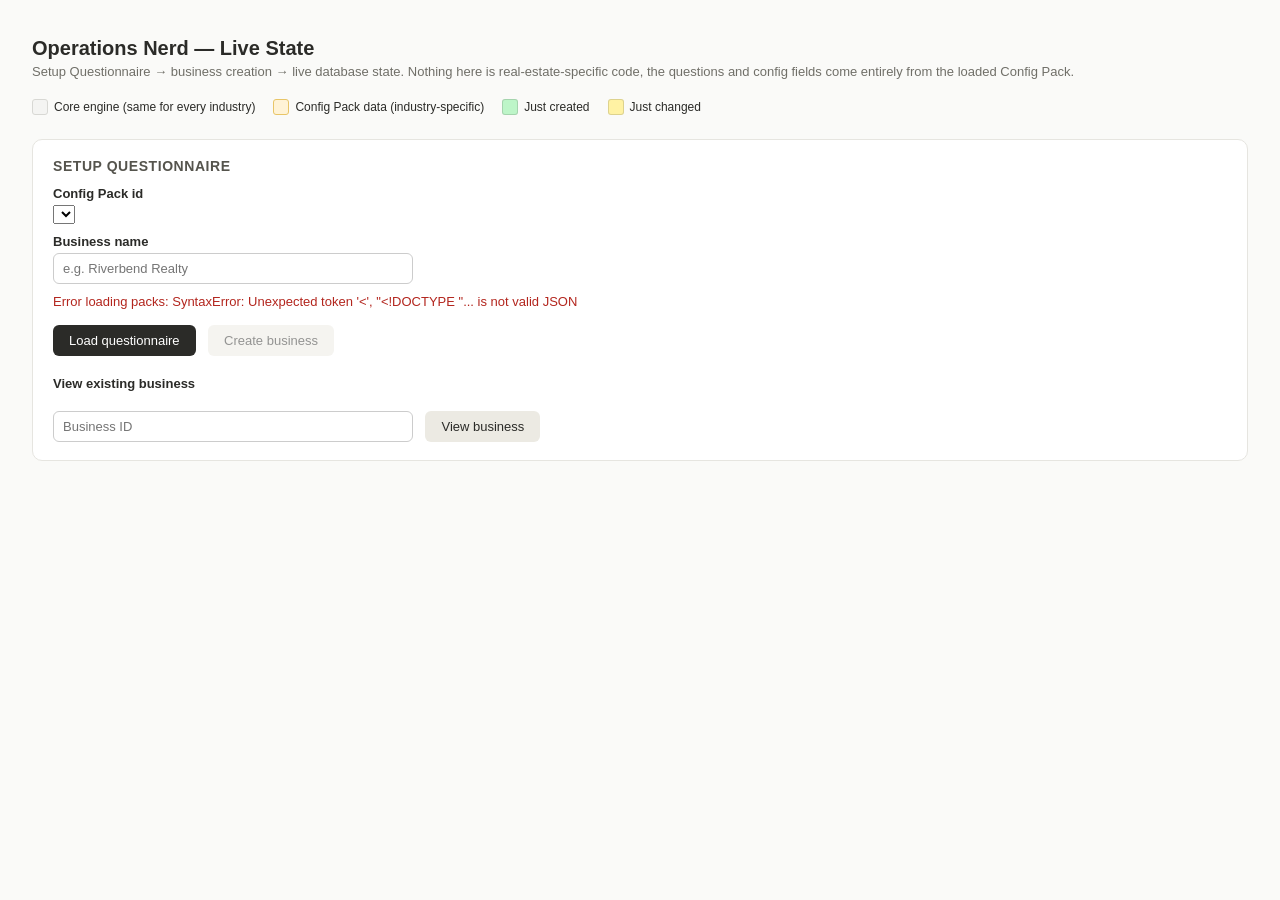
==== operations_nerd/frontend/index.html @ afa02182 "Add view-existing-business control; sharpen health club trial prompt The live state view only ever t" ====
<!DOCTYPE html>
<html lang="en">
<head>
<meta charset="UTF-8">
<title>Operations Nerd — Live State</title>
<style>
  :root {
    --core-bg: #f4f4f2;
    --core-border: #d8d8d4;
    --config-bg: #fff3d6;
    --config-border: #e8c568;
    --new-flash: #bdf5c8;
    --changed-flash: #fff2a3;
    --text: #2b2b28;
  }
  body {
    font-family: -apple-system, BlinkMacSystemFont, "Segoe UI", sans-serif;
    background: #fafaf8;
    color: var(--text);
    margin: 0;
    padding: 24px 32px 64px;
  }
  h1 { font-size: 20px; margin-bottom: 4px; }
  .subtitle { color: #706f68; font-size: 13px; margin-bottom: 20px; }

  .legend {
    display: flex; gap: 18px; align-items: center;
    font-size: 12px; margin-bottom: 24px; flex-wrap: wrap;
  }
  .legend-item { display: flex; align-items: center; gap: 6px; }
  .swatch { width: 14px; height: 14px; border-radius: 3px; border: 1px solid #0002; }

  section {
    background: #fff; border: 1px solid #e6e5e0; border-radius: 10px;
    padding: 18px 20px; margin-bottom: 20px;
  }
  section h2 { font-size: 14px; margin: 0 0 12px; text-transform: uppercase; letter-spacing: 0.04em; color: #55544d; }

  label { display: block; font-size: 13px; margin: 10px 0 4px; font-weight: 600; }
  input[type=text], input[type=number] {
    width: 100%; max-width: 360px; padding: 7px 9px; border: 1px solid #ccc;
    border-radius: 6px; font-size: 13px; box-sizing: border-box;
  }
  .checkbox-row { display: flex; gap: 14px; flex-wrap: wrap; margin-top: 4px; }
  .checkbox-row label { display: flex; align-items: center; gap: 5px; font-weight: 400; margin: 0; }

  button {
    margin-top: 16px; padding: 8px 16px; border: none; border-radius: 6px;
    background: #2b2b28; color: #fff; font-size: 13px; cursor: pointer;
  }
  button.secondary { background: #eceae3; color: #2b2b28; margin-left: 8px; }
  button:disabled { opacity: 0.5; cursor: default; }

  .errors { color: #b3261e; font-size: 13px; margin-top: 10px; }
  .errors ul { margin: 4px 0 0; padding-left: 18px; }

  table { border-collapse: collapse; width: 100%; margin-top: 8px; font-size: 12.5px; }
  th, td { text-align: left; padding: 6px 8px; border: 1px solid var(--core-border); vertical-align: top; }
  th { background: #f0efeb; font-weight: 600; }
  td.core, th.core { background: var(--core-bg); }
  td.config, th.config { background: var(--config-bg); border-color: var(--config-border); }
  .empty-note { color: #918f86; font-size: 12.5px; font-style: italic; }

  code.kv { display: block; white-space: pre-wrap; font-size: 12px; }

  @keyframes flashNew { from { background-color: var(--new-flash); } to { background-color: inherit; } }
  @keyframes flashChanged { from { background-color: var(--changed-flash); } to { background-color: inherit; } }
  tr.row-new td { animation: flashNew 2.2s ease-out; animation-fill-mode: none; }
  tr.row-changed td { animation: flashChanged 2.2s ease-out; animation-fill-mode: none; }

  #statusLine { font-size: 12px; color: #918f86; margin-top: 4px; }
</style>
</head>
<body>

<h1>Operations Nerd — Live State</h1>
<div class="subtitle">Setup Questionnaire → business creation → live database state. Nothing here is real-estate-specific code, the questions and config fields come entirely from the loaded Config Pack.</div>

<div class="legend">
  <div class="legend-item"><span class="swatch" style="background:var(--core-bg);border-color:var(--core-border)"></span> Core engine (same for every industry)</div>
  <div class="legend-item"><span class="swatch" style="background:var(--config-bg);border-color:var(--config-border)"></span> Config Pack data (industry-specific)</div>
  <div class="legend-item"><span class="swatch" style="background:var(--new-flash)"></span> Just created</div>
  <div class="legend-item"><span class="swatch" style="background:var(--changed-flash)"></span> Just changed</div>
</div>

<section id="setup">
  <h2>Setup Questionnaire</h2>
  <label>Config Pack id</label>
  <select id="packId"></select>
  <label>Business name</label>
  <input type="text" id="businessName" placeholder="e.g. Riverbend Realty">

  <div id="questionsContainer"></div>

  <div class="errors" id="formErrors"></div>
  <button id="loadPackBtn">Load questionnaire</button>
  <button id="submitBtn" class="secondary" disabled>Create business</button>

  <label style="margin-top:20px;">View existing business</label>
  <input type="number" id="viewBusinessId" placeholder="Business ID">
  <button id="viewBusinessBtn" class="secondary">View business</button>
</section>

<section id="stateSection" style="display:none;">
  <h2>Live System State</h2>
  <div id="businessCard"></div>
  <div id="statusLine"></div>
  <button id="pauseBtn" class="secondary">Pause auto-refresh</button>
  <button id="refreshBtn" class="secondary">Refresh now</button>

  <h2 style="margin-top:22px;">Contacts</h2>
  <div id="contactsTable"></div>

  <h2 style="margin-top:22px;">Follow-ups</h2>
  <div id="followUpsTable"></div>

  <h2 style="margin-top:22px;">Events</h2>
  <div id="eventsTable"></div>

  <h2 style="margin-top:22px;">Drafted Actions</h2>
  <div id="draftedActionsTable"></div>

  <h2 style="margin-top:22px;">Approval Policies</h2>
  <div id="approvalPoliciesTable"></div>
</section>

<script>
let currentPack = null;
let businessId = null;
let prevState = null;
let pollTimer = null;
let paused = false;

const $ = (id) => document.getElementById(id);

// ---------- questionnaire ----------

async function loadPackOptions() {
  const select = $('packId');
  try {
    const resp = await fetch('/packs');
    const packs = await resp.json();
    select.innerHTML = packs.map(p => `<option value="${p.id}">${p.display_name}</option>`).join('');
  } catch (e) {
    $('formErrors').textContent = `Error loading packs: ${e}`;
  }
}
loadPackOptions();

$('loadPackBtn').addEventListener('click', async () => {
  const packId = $('packId').value.trim();
  $('formErrors').innerHTML = '';
  try {
    const resp = await fetch(`/packs/${packId}/questionnaire`);
    if (!resp.ok) {
      const body = await resp.json();
      $('formErrors').textContent = `Failed to load pack: ${body.detail}`;
      return;
    }
    const data = await resp.json();
    currentPack = data;
    renderQuestions(data.questions);
    $('submitBtn').disabled = false;
  } catch (e) {
    $('formErrors').textContent = `Error: ${e}`;
  }
});

function renderQuestions(questions) {
  const container = $('questionsContainer');
  container.innerHTML = '';
  for (const q of questions) {
    const label = document.createElement('label');
    label.textContent = q.label;
    container.appendChild(label);

    if (q.type === 'multiselect') {
      const row = document.createElement('div');
      row.className = 'checkbox-row';
      for (const opt of q.options || []) {
        const cbLabel = document.createElement('label');
        const cb = document.createElement('input');
        cb.type = 'checkbox';
        cb.value = opt;
        cb.dataset.qid = q.id;
        cb.className = 'q-multiselect';
        cbLabel.appendChild(cb);
        cbLabel.append(' ' + opt);
        row.appendChild(cbLabel);
      }
      container.appendChild(row);
    } else if (q.type === 'boolean') {
      const cb = document.createElement('input');
      cb.type = 'checkbox';
      cb.dataset.qid = q.id;
      cb.className = 'q-boolean';
      container.appendChild(cb);
    } else {
      const input = document.createElement('input');
      input.type = q.type === 'number' ? 'number' : 'text';
      input.dataset.qid = q.id;
      input.dataset.qtype = q.type;
      input.className = 'q-input';
      container.appendChild(input);
    }
  }
}

function collectAnswers() {
  const answers = {};
  document.querySelectorAll('.q-input').forEach(el => {
    const qid = el.dataset.qid;
    if (el.value === '') return;
    answers[qid] = el.dataset.qtype === 'number' ? Number(el.value) : el.value;
  });
  const multiGroups = {};
  document.querySelectorAll('.q-multiselect:checked').forEach(el => {
    const qid = el.dataset.qid;
    (multiGroups[qid] ||= []).push(el.value);
  });
  Object.assign(answers, multiGroups);
  document.querySelectorAll('.q-boolean').forEach(el => {
    const qid = el.dataset.qid;
    answers[qid] = el.checked;
  });
  return answers;
}

$('submitBtn').addEventListener('click', async () => {
  $('formErrors').innerHTML = '';
  const name = $('businessName').value.trim();
  const packId = $('packId').value.trim();
  if (!name) { $('formErrors').textContent = 'Business name is required.'; return; }

  const answers = collectAnswers();
  try {
    const resp = await fetch('/businesses', {
      method: 'POST',
      headers: {'Content-Type': 'application/json'},
      body: JSON.stringify({ name, industry_pack: packId, answers }),
    });
    const body = await resp.json();
    if (!resp.ok) {
      const issues = body.detail?.issues || [body.detail];
      $('formErrors').innerHTML = '<strong>Could not create business:</strong><ul>' +
        issues.map(i => `<li>${i}</li>`).join('') + '</ul>';
      return;
    }
    businessId = body.business_id;
    $('stateSection').style.display = 'block';
    startPolling();
  } catch (e) {
    $('formErrors').textContent = `Error: ${e}`;
  }
});

// ---------- state view ----------

$('pauseBtn').addEventListener('click', () => {
  paused = !paused;
  $('pauseBtn').textContent = paused ? 'Resume auto-refresh' : 'Pause auto-refresh';
});
$('refreshBtn').addEventListener('click', fetchState);

$('viewBusinessBtn').addEventListener('click', async () => {
  $('formErrors').innerHTML = '';
  const id = $('viewBusinessId').value.trim();
  if (!id) { $('formErrors').textContent = 'Enter a business ID.'; return; }

  const resp = await fetch(`/businesses/${id}/state`);
  if (!resp.ok) {
    const body = await resp.json().catch(() => ({}));
    $('formErrors').textContent = `Could not load business ${id}: ${body.detail || resp.statusText}`;
    return;
  }

  businessId = id;
  prevState = null;
  $('stateSection').style.display = 'block';
  startPolling();
});

function startPolling() {
  fetchState();
  if (pollTimer) clearInterval(pollTimer);
  pollTimer = setInterval(() => { if (!paused) fetchState(); }, 2500);
}

async function fetchState() {
  if (!businessId) return;
  const resp = await fetch(`/businesses/${businessId}/state`);
  if (!resp.ok) {
    const body = await resp.json().catch(() => ({}));
    $('formErrors').textContent = `Could not load business ${businessId}: ${body.detail || resp.statusText}`;
    return;
  }
  const state = await resp.json();
  render(state);
  prevState = state;
  $('statusLine').textContent = `Last refreshed: ${new Date().toLocaleTimeString()}`;
}

function diffIds(prevList, newList) {
  const prevById = new Map((prevList || []).map(r => [r.id, JSON.stringify(r)]));
  const newIds = new Set(), changedIds = new Set();
  for (const row of newList) {
    if (!prevById.has(row.id)) newIds.add(row.id);
    else if (prevById.get(row.id) !== JSON.stringify(row)) changedIds.add(row.id);
  }
  return { newIds, changedIds };
}

function rowClass(id, diff) {
  if (diff.newIds.has(id)) return 'row-new';
  if (diff.changedIds.has(id)) return 'row-changed';
  return '';
}

function render(state) {
  renderBusinessCard(state.business);
  renderTable('contactsTable', state.contacts, prevState?.contacts,
    ['id','name','email','phone','status'], ['extension_data']);
  renderTable('followUpsTable', state.follow_ups, prevState?.follow_ups,
    ['id','contact_id','type','status','due_date','notes'], ['extension_data']);
  renderTable('eventsTable', state.events, prevState?.events,
    ['id','contact_id','source','processed','received_at','raw_content'], ['parsed_data']);
  renderDraftedActionsTable(state.drafted_actions, prevState?.drafted_actions);
  renderTable('approvalPoliciesTable', state.approval_policies, prevState?.approval_policies,
    ['id','action_type','auto_approve'], []);
}

function renderBusinessCard(business) {
  const el = $('businessCard');
  const changed = prevState && JSON.stringify(prevState.business) !== JSON.stringify(business);
  el.className = changed ? 'row-changed' : '';
  el.innerHTML = `
    <table>
      <tr><th class="core">id</th><td class="core">${business.id}</td>
          <th class="core">name</th><td class="core">${business.name}</td></tr>
      <tr><th class="core">industry_pack</th><td class="core">${business.industry_pack}</td>
          <th class="core">pack_version</th><td class="core">${business.pack_version}</td></tr>
      <tr><th class="config">settings_json</th>
          <td class="config" colspan="3"><code class="kv">${JSON.stringify(business.settings_json, null, 2)}</code></td></tr>
    </table>`;
}

function renderTable(containerId, rows, prevRows, coreCols, configCols) {
  const container = $(containerId);
  if (!rows || rows.length === 0) {
    container.innerHTML = '<div class="empty-note">None yet.</div>';
    return;
  }
  const diff = diffIds(prevRows, rows);
  let html = '<table><thead><tr>';
  for (const c of coreCols) html += `<th class="core">${c}</th>`;
  for (const c of configCols) html += `<th class="config">${c}</th>`;
  html += '</tr></thead><tbody>';
  for (const row of rows) {
    html += `<tr class="${rowClass(row.id, diff)}">`;
    for (const c of coreCols) html += `<td class="core">${formatCell(row[c])}</td>`;
    for (const c of configCols) html += `<td class="config"><code class="kv">${JSON.stringify(row[c] ?? {}, null, 2)}</code></td>`;
    html += '</tr>';
  }
  html += '</tbody></table>';
  container.innerHTML = html;
}

function formatCell(v) {
  if (v === null || v === undefined) return '';
  if (typeof v === 'boolean') return v ? 'true' : 'false';
  return String(v);
}

// ---------- drafted actions (approve/reject) ----------

function renderDraftedActionsTable(rows, prevRows) {
  const container = $('draftedActionsTable');
  if (!rows || rows.length === 0) {
    container.innerHTML = '<div class="empty-note">None yet.</div>';
    return;
  }
  const coreCols = ['id','event_id','contact_id','action_type','status'];
  const diff = diffIds(prevRows, rows);
  let html = '<table><thead><tr>';
  for (const c of coreCols) html += `<th class="core">${c}</th>`;
  html += '<th class="config">payload</th><th class="core">actions</th>';
  html += '</tr></thead><tbody>';
  for (const row of rows) {
    html += `<tr class="${rowClass(row.id, diff)}">`;
    for (const c of coreCols) html += `<td class="core">${formatCell(row[c])}</td>`;
    html += `<td class="config"><code class="kv">${JSON.stringify(row.payload ?? {}, null, 2)}</code></td>`;
    if (row.status === 'pending_approval') {
      html += `<td class="core">
        <button class="secondary" onclick="approveAction(${row.id})">Approve</button>
        <button class="secondary" onclick="rejectAction(${row.id})">Reject</button>
      </td>`;
    } else {
      html += '<td class="core"></td>';
    }
    html += '</tr>';
  }
  html += '</tbody></table>';
  container.innerHTML = html;
}

async function approveAction(actionId) {
  await fetch(`/drafted-actions/${actionId}/approve`, { method: 'POST' });
  fetchState();
}

async function rejectAction(actionId) {
  await fetch(`/drafted-actions/${actionId}/reject`, { method: 'POST' });
  fetchState();
}
</script>
</body>
</html>
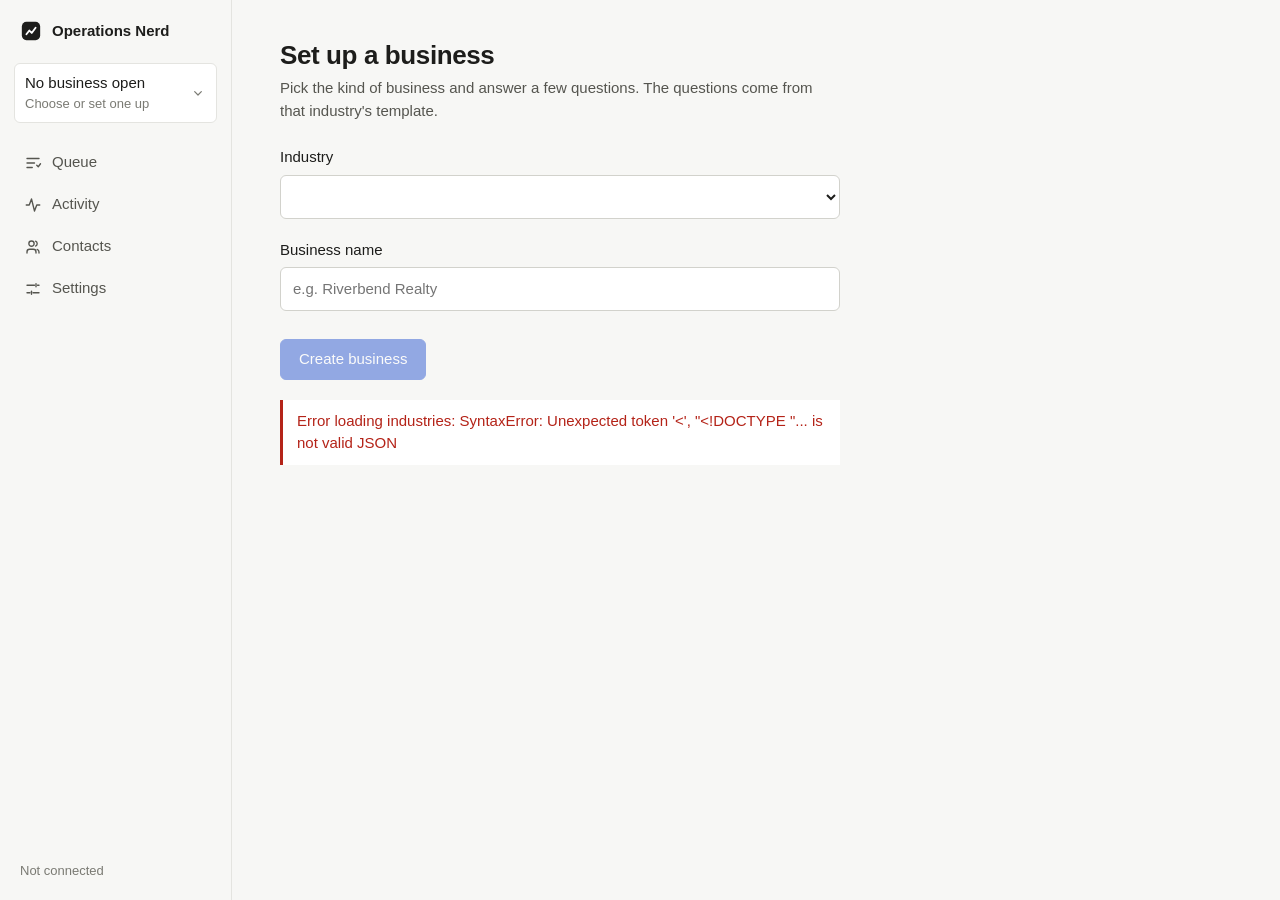
==== commit 6759fcdf: "feat(ui): rebuild the frontend as an operations workbench Reorganises the OperationsNerd frontend ar" ====
--- a/operations_nerd/frontend/index.html
+++ b/operations_nerd/frontend/index.html
@@ -2,205 +2,675 @@
 <html lang="en">
 <head>
 <meta charset="UTF-8">
-<title>Operations Nerd — Live State</title>
+<meta name="viewport" content="width=device-width, initial-scale=1">
+<title>Operations Nerd</title>
+<script>
+  (function () {
+    var t = localStorage.getItem('opsnerd-theme') || 'system';
+    if (t === 'system') t = window.matchMedia && window.matchMedia('(prefers-color-scheme: dark)').matches ? 'dark' : 'light';
+    document.documentElement.setAttribute('data-theme', t);
+  })();
+</script>
 <style>
-  :root {
-    --core-bg: #f4f4f2;
-    --core-border: #d8d8d4;
-    --config-bg: #fff3d6;
-    --config-border: #e8c568;
-    --new-flash: #bdf5c8;
-    --changed-flash: #fff2a3;
-    --text: #2b2b28;
-  }
-  body {
-    font-family: -apple-system, BlinkMacSystemFont, "Segoe UI", sans-serif;
-    background: #fafaf8;
-    color: var(--text);
-    margin: 0;
-    padding: 24px 32px 64px;
-  }
-  h1 { font-size: 20px; margin-bottom: 4px; }
-  .subtitle { color: #706f68; font-size: 13px; margin-bottom: 20px; }
-
-  .legend {
-    display: flex; gap: 18px; align-items: center;
-    font-size: 12px; margin-bottom: 24px; flex-wrap: wrap;
-  }
-  .legend-item { display: flex; align-items: center; gap: 6px; }
-  .swatch { width: 14px; height: 14px; border-radius: 3px; border: 1px solid #0002; }
-
-  section {
-    background: #fff; border: 1px solid #e6e5e0; border-radius: 10px;
-    padding: 18px 20px; margin-bottom: 20px;
-  }
-  section h2 { font-size: 14px; margin: 0 0 12px; text-transform: uppercase; letter-spacing: 0.04em; color: #55544d; }
-
-  label { display: block; font-size: 13px; margin: 10px 0 4px; font-weight: 600; }
-  input[type=text], input[type=number] {
-    width: 100%; max-width: 360px; padding: 7px 9px; border: 1px solid #ccc;
-    border-radius: 6px; font-size: 13px; box-sizing: border-box;
-  }
-  .checkbox-row { display: flex; gap: 14px; flex-wrap: wrap; margin-top: 4px; }
-  .checkbox-row label { display: flex; align-items: center; gap: 5px; font-weight: 400; margin: 0; }
-
-  button {
-    margin-top: 16px; padding: 8px 16px; border: none; border-radius: 6px;
-    background: #2b2b28; color: #fff; font-size: 13px; cursor: pointer;
-  }
-  button.secondary { background: #eceae3; color: #2b2b28; margin-left: 8px; }
-  button:disabled { opacity: 0.5; cursor: default; }
-
-  .errors { color: #b3261e; font-size: 13px; margin-top: 10px; }
-  .errors ul { margin: 4px 0 0; padding-left: 18px; }
-
-  table { border-collapse: collapse; width: 100%; margin-top: 8px; font-size: 12.5px; }
-  th, td { text-align: left; padding: 6px 8px; border: 1px solid var(--core-border); vertical-align: top; }
-  th { background: #f0efeb; font-weight: 600; }
-  td.core, th.core { background: var(--core-bg); }
-  td.config, th.config { background: var(--config-bg); border-color: var(--config-border); }
-  .empty-note { color: #918f86; font-size: 12.5px; font-style: italic; }
-
-  code.kv { display: block; white-space: pre-wrap; font-size: 12px; }
-
-  @keyframes flashNew { from { background-color: var(--new-flash); } to { background-color: inherit; } }
-  @keyframes flashChanged { from { background-color: var(--changed-flash); } to { background-color: inherit; } }
-  tr.row-new td { animation: flashNew 2.2s ease-out; animation-fill-mode: none; }
-  tr.row-changed td { animation: flashChanged 2.2s ease-out; animation-fill-mode: none; }
-
-  #statusLine { font-size: 12px; color: #918f86; margin-top: 4px; }
+:root {
+  --font-scale: 1;
+  --sans: -apple-system, BlinkMacSystemFont, 'Segoe UI', Roboto, 'Helvetica Neue', Arial, sans-serif;
+  --mono: ui-monospace, SFMono-Regular, Menlo, Consolas, monospace;
+  --radius: 6px;
+
+  --page: #F7F7F5; --panel: #FFFFFF; --raised: #F0F0ED;
+  --line: #E4E4E0; --line-strong: #D2D2CC;
+  --text: #1D1D1B; --text-2: #55554F; --text-3: #7A7A73;
+  --accent: #2F5BD3; --accent-text: #FFFFFF;
+  --amber: #9A5B00; --amber-bg: #FFF4DE;
+  --green: #1D7A46; --red: #B42318;
+}
+[data-theme="dark"] {
+  --page: #141413; --panel: #1C1C1A; --raised: #262624;
+  --line: #2F2F2C; --line-strong: #3E3E3A;
+  --text: #EDEDEA; --text-2: #BDBDB6; --text-3: #9C9C94;
+  --accent: #7C9CF0; --accent-text: #0E1630;
+  --amber: #F2B14C; --amber-bg: #33260F;
+  --green: #5BC48A; --red: #F07B70;
+}
+
+* { box-sizing: border-box; }
+html, body { margin: 0; height: 100%; }
+body { font-family: var(--sans); font-size: calc(15px * var(--font-scale)); line-height: 1.5; font-variant-numeric: tabular-nums; background: var(--page); color: var(--text); -webkit-font-smoothing: antialiased; }
+button, input, select { font: inherit; color: inherit; }
+h1, h2, h3 { margin: 0; font-weight: 600; letter-spacing: -0.015em; }
+a { color: var(--accent); }
+[hidden] { display: none !important; }
+
+/* ---------- shell ---------- */
+.shell { display: grid; grid-template-columns: 232px minmax(0, 1fr); min-height: 100vh; }
+.nav { border-right: 1px solid var(--line); padding: 20px 14px; display: flex; flex-direction: column; gap: 20px; position: sticky; top: 0; height: 100vh; background: var(--page); }
+.brand { display: flex; align-items: center; gap: 10px; padding: 0 6px; font-weight: 600; font-size: calc(15px * var(--font-scale)); }
+.brand svg { width: 22px; height: 22px; }
+[data-theme="dark"] .brand rect { fill: #EDEDEA; }
+[data-theme="dark"] .brand path { stroke: #141413; }
+.switcher { position: relative; }
+.switcher-btn { width: 100%; display: flex; align-items: center; justify-content: space-between; gap: 8px; padding: 8px 10px; background: var(--panel); border: 1px solid var(--line); border-radius: var(--radius); cursor: pointer; text-align: left; min-height: 44px; }
+.switcher-btn:hover { border-color: var(--line-strong); }
+.switcher-btn .name { font-weight: 500; overflow: hidden; text-overflow: ellipsis; white-space: nowrap; }
+.switcher-btn .sub { display: block; font-size: calc(13px * var(--font-scale)); color: var(--text-3); }
+.switcher-btn svg { width: 16px; height: 16px; color: var(--text-3); }
+.menu { position: absolute; left: 0; right: 0; top: calc(100% + 4px); background: var(--panel); border: 1px solid var(--line-strong); border-radius: var(--radius); box-shadow: 0 8px 24px rgba(0,0,0,.12); z-index: 30; padding: 6px; }
+.menu input { width: 100%; padding: 8px 10px; border: 1px solid var(--line); border-radius: var(--radius); background: var(--page); margin-bottom: 4px; }
+.menu-item { display: block; width: 100%; text-align: left; padding: 8px 10px; border: none; background: none; border-radius: var(--radius); cursor: pointer; min-height: 40px; }
+.menu-item:hover, .menu-item:focus-visible { background: var(--raised); outline: none; }
+.menu-item .sub { color: var(--text-3); font-size: calc(13px * var(--font-scale)); }
+.menu hr { border: none; border-top: 1px solid var(--line); margin: 6px 0; }
+.menu .open-id { display: flex; gap: 6px; padding: 4px; }
+.menu .open-id input { margin: 0; }
+
+.nav-links { display: flex; flex-direction: column; gap: 2px; }
+.nav-link { display: flex; align-items: center; gap: 10px; padding: 8px 10px; border-radius: var(--radius); border: none; background: none; cursor: pointer; color: var(--text-2); text-align: left; min-height: 40px; }
+.nav-link svg { width: 18px; height: 18px; }
+.nav-link:hover { background: var(--raised); color: var(--text); }
+.nav-link { position: relative; }
+.nav-link.active { background: var(--raised); color: var(--text); font-weight: 600; }
+.nav-link.active::before { content: ''; position: absolute; left: -14px; top: 8px; bottom: 8px; width: 3px; border-radius: 0 2px 2px 0; background: var(--text); }
+.nav-link .badge { margin-left: auto; font-size: calc(12px * var(--font-scale)); font-weight: 600; color: var(--amber); min-width: 20px; text-align: right; }
+.sync { margin-top: auto; padding: 0 6px; font-size: calc(13px * var(--font-scale)); color: var(--text-3); display: flex; align-items: center; gap: 8px; }
+.sync button { border: none; background: none; color: var(--text-2); cursor: pointer; padding: 4px 0; text-decoration: underline; text-underline-offset: 2px; }
+
+.main { min-width: 0; padding: 40px 48px 72px; max-width: 920px; }
+.view-head { display: flex; align-items: baseline; justify-content: space-between; gap: 16px; margin-bottom: 6px; }
+.view-head h1 { font-size: calc(26px * var(--font-scale)); line-height: 1.2; }
+.lede { color: var(--text-2); margin: 0 0 24px; }
+.summary { display: flex; flex-wrap: wrap; gap: 4px 0; color: var(--text-2); margin: 4px 0 32px; }
+.summary > * { white-space: nowrap; }
+.summary > * + *::before { content: '\00B7'; margin: 0 10px; color: var(--text-3); }
+.summary .attn { color: var(--amber); font-weight: 600; }
+.summary button { border: none; background: none; padding: 0; color: inherit; cursor: pointer; }
+.summary button:hover { color: var(--text); text-decoration: underline; }
+.section-title { font-size: calc(15px * var(--font-scale)); font-weight: 600; margin: 40px 0 4px; }
+.section-sub { color: var(--text-3); font-size: calc(14px * var(--font-scale)); margin: 0 0 12px; }
+.section-title + :not(.section-sub) { margin-top: 12px; }
+.muted { color: var(--text-3); }
+.small { font-size: calc(13px * var(--font-scale)); }
+
+/* ---------- buttons ---------- */
+.btn { display: inline-flex; align-items: center; justify-content: center; gap: 6px; min-height: 40px; padding: 8px 16px; border-radius: var(--radius); border: 1px solid var(--line-strong); background: var(--panel); cursor: pointer; font-weight: 500; }
+.btn:hover { background: var(--raised); }
+.btn:disabled { opacity: .5; cursor: not-allowed; }
+.btn.primary { background: var(--accent); border-color: var(--accent); color: var(--accent-text); font-weight: 500; padding: 8px 18px; }
+.btn.primary:hover { filter: brightness(1.07); }
+.btn.quiet { border-color: transparent; background: none; color: var(--text-2); }
+.btn.quiet:hover { background: var(--raised); color: var(--text); }
+.btn:focus-visible, .nav-link:focus-visible, .switcher-btn:focus-visible, input:focus-visible, select:focus-visible, summary:focus-visible { outline: 2px solid var(--accent); outline-offset: 2px; }
+
+/* ---------- review item (the one real card) ---------- */
+.review { background: var(--panel); border: 1px solid var(--line); border-radius: 8px; padding: 24px 28px 20px; margin-bottom: 20px; box-shadow: 0 1px 2px rgba(0,0,0,.04), 0 2px 8px rgba(0,0,0,.03); }
+[data-theme="dark"] .review { box-shadow: 0 1px 2px rgba(0,0,0,.3); }
+.review-head { display: flex; align-items: baseline; justify-content: space-between; gap: 16px; }
+.review-head .when { color: var(--text-3); font-size: calc(13px * var(--font-scale)); white-space: nowrap; }
+.review .eyebrow { display: flex; align-items: center; gap: 7px; font-size: calc(12.5px * var(--font-scale)); font-weight: 600; color: var(--amber); margin-bottom: 8px; }
+.review .eyebrow::before { content: ''; width: 7px; height: 7px; border-radius: 50%; background: var(--amber); flex: none; }
+.review h2 { font-size: calc(19px * var(--font-scale)); line-height: 1.3; }
+.review .meta { color: var(--text-2); font-size: calc(14px * var(--font-scale)); margin-top: 2px; }
+.review .block { margin-top: 20px; }
+.review .label { font-size: calc(13px * var(--font-scale)); font-weight: 500; color: var(--text-3); margin-bottom: 6px; }
+.quote { margin: 0; padding-left: 12px; border-left: 2px solid var(--line-strong); color: var(--text-2); white-space: pre-wrap; }
+.draft { white-space: pre-wrap; line-height: 1.6; max-width: 64ch; }
+.quote { line-height: 1.55; }
+.why { display: flex; flex-wrap: wrap; gap: 4px 20px; font-size: calc(14px * var(--font-scale)); color: var(--text-2); }
+.why .k { color: var(--text-3); margin-right: 6px; }
+.decide { display: flex; flex-wrap: wrap; align-items: center; gap: 10px; margin-top: 24px; padding-top: 18px; border-top: 1px solid var(--line); }
+.decide .note { color: var(--text-3); font-size: calc(13px * var(--font-scale)); margin-left: auto; }
+.flash { animation: flash 2.2s ease-out; }
+@keyframes flash { from { background-color: var(--amber-bg); } }
+.empty { padding: 36px 0; color: var(--text-2); border-top: 1px solid var(--line); border-bottom: 1px solid var(--line); }
+.empty strong { display: block; color: var(--text); font-weight: 600; margin-bottom: 2px; }
+
+/* ---------- plain lists ---------- */
+.rows { border-top: 1px solid var(--line); }
+.row { padding: 14px 0; border-bottom: 1px solid var(--line); display: grid; grid-template-columns: minmax(0, 1fr) auto; gap: 4px 16px; }
+.row .title { font-weight: 500; }
+.rows.timeline .row { padding-left: 24px; position: relative; }
+.rows.timeline .row::before { content: ''; position: absolute; left: 3px; top: 21px; width: 7px; height: 7px; border-radius: 50%; background: var(--line-strong); }
+.rows.timeline .row.waiting::before { background: var(--amber); }
+.rows.timeline .row.processing::before { background: none; box-shadow: inset 0 0 0 1.5px var(--text-3); }
+.row .desc { color: var(--text-2); grid-column: 1 / -1; overflow-wrap: anywhere; }
+.row .when { color: var(--text-3); font-size: calc(13px * var(--font-scale)); white-space: nowrap; }
+.row .children { grid-column: 1 / -1; margin: 8px 0 0; padding-left: 14px; border-left: 2px solid var(--line); display: flex; flex-direction: column; gap: 4px; color: var(--text-2); font-size: calc(14px * var(--font-scale)); }
+.state { font-size: calc(13px * var(--font-scale)); font-weight: 500; white-space: nowrap; }
+.state.attn { color: var(--amber); }
+.state.ok { color: var(--green); }
+.state.bad { color: var(--red); }
+.state.neutral { color: var(--text-3); }
+
+details.tech { grid-column: 1 / -1; margin-top: 4px; }
+details.tech > summary { cursor: pointer; color: var(--text-3); font-size: calc(13px * var(--font-scale)); list-style: none; display: inline-flex; align-items: center; gap: 4px; min-height: 28px; }
+details.tech > summary::-webkit-details-marker { display: none; }
+details.tech > summary::before { content: '\25B8'; font-size: calc(11px * var(--font-scale)); }
+details.tech[open] > summary::before { content: '\25BE'; }
+.code-wrapper { position: relative; margin-top: 6px; }
+.code-block { margin: 0; padding: 10px 12px; background: var(--raised); border-radius: var(--radius); font-family: var(--mono); font-size: calc(12px * var(--font-scale)); color: var(--text-2); white-space: pre-wrap; overflow-wrap: anywhere; }
+.copy-btn { position: absolute; top: 6px; right: 6px; border: 1px solid var(--line); background: var(--panel); color: var(--text-2); border-radius: var(--radius); padding: 2px 8px; font-size: calc(12px * var(--font-scale)); cursor: pointer; }
+
+details.history > summary { cursor: pointer; font-weight: 600; margin: 32px 0 10px; list-style: none; }
+details.history > summary::-webkit-details-marker { display: none; }
+details.history > summary::before { content: '\25B8'; display: inline-block; width: 16px; color: var(--text-3); }
+details.history[open] > summary::before { content: '\25BE'; }
+
+.dl { display: grid; grid-template-columns: 220px minmax(0, 1fr); border-top: 1px solid var(--line); }
+.dl > div { display: contents; }
+.dl dt, .dl dd { margin: 0; padding: 12px 0; border-bottom: 1px solid var(--line); }
+.dl dt { color: var(--text-2); }
+
+.search { width: 100%; max-width: 360px; padding: 9px 12px; border: 1px solid var(--line-strong); border-radius: var(--radius); background: var(--panel); margin-bottom: 12px; }
+.tabs { display: flex; gap: 20px; border-bottom: 1px solid var(--line); margin-bottom: 16px; }
+.tab { border: none; background: none; padding: 10px 0; margin-bottom: -1px; cursor: pointer; color: var(--text-2); border-bottom: 2px solid transparent; min-height: 44px; }
+.tab.active { color: var(--text); border-bottom-color: var(--text); font-weight: 500; }
+.seg { display: inline-flex; border: 1px solid var(--line-strong); border-radius: var(--radius); overflow: hidden; }
+.seg button { border: none; background: var(--panel); padding: 7px 14px; cursor: pointer; min-height: 36px; }
+.seg button + button { border-left: 1px solid var(--line-strong); }
+.seg button.on { background: var(--text); color: var(--page); font-weight: 500; }
+
+/* ---------- setup ---------- */
+.setup { max-width: 560px; }
+.field { margin-bottom: 20px; }
+.field > label, #questionsContainer > label { display: block; font-weight: 500; margin-bottom: 6px; }
+#questionsContainer > label { margin-top: 20px; }
+#questionsContainer > label:first-child { margin-top: 0; }
+input[type=text], input[type=number], select { width: 100%; min-height: 44px; padding: 9px 12px; border: 1px solid var(--line-strong); border-radius: var(--radius); background: var(--panel); }
+.checkbox-row { display: flex; flex-direction: column; gap: 2px; }
+.checkbox-row label { display: flex; align-items: center; gap: 10px; min-height: 40px; cursor: pointer; }
+.checkbox-row input, .q-boolean { width: 18px; height: 18px; accent-color: var(--accent); margin: 0; }
+.bool-row { display: flex; align-items: center; gap: 10px; min-height: 40px; }
+.errors:empty { display: none; }
+.errors { margin: 0 0 20px; padding: 10px 14px; border-left: 3px solid var(--red); background: var(--panel); color: var(--red); }
+.errors ul { margin: 6px 0 0; padding-left: 18px; }
+.form-actions { display: flex; gap: 10px; align-items: center; margin-top: 28px; }
+
+/* ---------- mobile ---------- */
+.tabbar, .mobile-top { display: none; }
+@media (max-width: 820px) {
+  .shell { grid-template-columns: minmax(0, 1fr); }
+  .nav { display: none; }
+  .mobile-top { display: block; position: sticky; top: 0; z-index: 20; background: var(--page); border-bottom: 1px solid var(--line); padding: 10px 16px; }
+  .mobile-top .brand { padding: 0 0 8px; }
+  .main { padding: 24px 16px 96px; }
+  .summary { gap: 2px 16px; }
+  .summary > * + *::before { content: none; }
+  .tabbar { display: grid; grid-template-columns: repeat(4, 1fr); position: fixed; left: 0; right: 0; bottom: 0; z-index: 20; background: var(--panel); border-top: 1px solid var(--line); padding-bottom: env(safe-area-inset-bottom); }
+  .tabbar button { border: none; background: none; display: flex; flex-direction: column; align-items: center; gap: 2px; padding: 8px 0; min-height: 56px; color: var(--text-3); font-size: calc(12px * var(--font-scale)); cursor: pointer; position: relative; }
+  .tabbar button svg { width: 20px; height: 20px; }
+  .tabbar button { position: relative; }
+  .tabbar button.active { color: var(--text); font-weight: 600; }
+  .tabbar button.active::before { content: ''; position: absolute; top: -1px; left: 30%; right: 30%; height: 2px; background: var(--text); border-radius: 0 0 2px 2px; }
+  .tabbar .badge { position: absolute; top: 6px; left: calc(50% + 8px); background: var(--amber); color: var(--page); border-radius: 9px; min-width: 18px; padding: 0 5px; font-size: calc(11px * var(--font-scale)); font-weight: 600; }
+  .review { padding: 18px 16px 16px; }
+  .review-head { flex-direction: column; gap: 2px; }
+  .why { flex-direction: column; gap: 2px; }
+  .decide .btn { flex: 1; min-height: 44px; }
+  .decide .note { margin-left: 0; width: 100%; }
+  .dl { grid-template-columns: minmax(0, 1fr); }
+  .dl dt { padding-bottom: 0; border-bottom: none; font-size: calc(13px * var(--font-scale)); }
+  .dl dd { padding-top: 2px; }
+  .summary { margin-bottom: 20px; }
+  .view-head h1 { font-size: calc(21px * var(--font-scale)); }
+}
+@media (prefers-reduced-motion: reduce) { * { animation: none !important; transition: none !important; } }
+@media print {
+  .nav, .tabbar, .mobile-top, .decide, .copy-btn, .sync { display: none !important; }
+  .shell { display: block; }
+  body, .review { background: #FFFFFF !important; }
+  * { color: #1D1D1B !important; }
+}
 </style>
 </head>
 <body>
-
-<h1>Operations Nerd — Live State</h1>
-<div class="subtitle">Setup Questionnaire → business creation → live database state. Nothing here is real-estate-specific code, the questions and config fields come entirely from the loaded Config Pack.</div>
-
-<div class="legend">
-  <div class="legend-item"><span class="swatch" style="background:var(--core-bg);border-color:var(--core-border)"></span> Core engine (same for every industry)</div>
-  <div class="legend-item"><span class="swatch" style="background:var(--config-bg);border-color:var(--config-border)"></span> Config Pack data (industry-specific)</div>
-  <div class="legend-item"><span class="swatch" style="background:var(--new-flash)"></span> Just created</div>
-  <div class="legend-item"><span class="swatch" style="background:var(--changed-flash)"></span> Just changed</div>
+<main id="ui-content">
+<div class="shell">
+
+  <nav class="nav" aria-label="Main">
+    <div class="brand">
+      <svg viewBox="0 0 24 24" aria-hidden="true"><rect x="2" y="2" width="20" height="20" rx="5" fill="#1D1D1B"/><path d="M7 15.5l3.2-4 2.6 2.6L17 8.5" fill="none" stroke="#FFFFFF" stroke-width="2" stroke-linecap="round" stroke-linejoin="round"/></svg>
+      Operations Nerd
+    </div>
+    <div class="switcher" data-switcher></div>
+    <div class="nav-links" id="navLinks"></div>
+    <div class="sync"><span id="statusLine">Not connected</span><button id="pauseBtn" hidden>Pause</button></div>
+  </nav>
+
+  <div class="mobile-top">
+    <div class="brand">
+      <svg viewBox="0 0 24 24" aria-hidden="true"><rect x="2" y="2" width="20" height="20" rx="5" fill="#1D1D1B"/><path d="M7 15.5l3.2-4 2.6 2.6L17 8.5" fill="none" stroke="#FFFFFF" stroke-width="2" stroke-linecap="round" stroke-linejoin="round"/></svg>
+      Operations Nerd
+    </div>
+    <div class="switcher" data-switcher></div>
+  </div>
+
+  <div class="main">
+
+    <!-- Queue: the main workspace -->
+    <section id="view-queue" data-view="queue" hidden>
+      <div class="view-head"><h1>Needs review</h1></div>
+      <p class="summary" id="summaryLine"></p>
+      <div id="draftedActionsTable"></div>
+    </section>
+
+    <!-- Activity -->
+    <section id="view-activity" data-view="activity" hidden>
+      <div class="view-head"><h1>Activity</h1></div>
+      <p class="lede">Incoming messages and what happened with each one, newest first.</p>
+      <div id="eventsTable"></div>
+    </section>
+
+    <!-- Records -->
+    <section id="view-records" data-view="records" hidden>
+      <div class="view-head"><h1>Contacts</h1></div>
+      <div class="tabs" role="tablist">
+        <button class="tab active" data-tab="contacts" role="tab">People</button>
+        <button class="tab" data-tab="followups" role="tab">Follow-ups</button>
+      </div>
+      <div data-tabpanel="contacts">
+        <input type="search" class="search" id="contactSearch" placeholder="Search by name, email or phone" aria-label="Search contacts">
+        <div id="contactsTable"></div>
+      </div>
+      <div data-tabpanel="followups" hidden>
+        <div id="followUpsTable"></div>
+      </div>
+    </section>
+
+    <!-- Settings -->
+    <section id="view-settings" data-view="settings" hidden>
+      <div class="view-head"><h1>Settings</h1></div>
+      <h2 class="section-title">Business profile</h2>
+      <p class="section-sub">What the assistant knows about this business when it drafts replies.</p>
+      <div id="businessCard"></div>
+      <h2 class="section-title">Automation</h2>
+      <p class="section-sub">Which drafted actions go out on their own, and which wait for someone to approve them.</p>
+      <div id="approvalPoliciesTable"></div>
+      <h2 class="section-title">Appearance</h2>
+      <p class="section-sub">Saved on this device.</p>
+      <div class="seg" id="themeSeg" role="group" aria-label="Theme">
+        <button data-theme-opt="system">System</button><button data-theme-opt="light">Light</button><button data-theme-opt="dark">Dark</button>
+      </div>
+      <h2 class="section-title">Technical details</h2>
+      <div id="techDetails"></div>
+    </section>
+
+    <!-- Setup (onboarding) -->
+    <section id="view-setup" data-view="setup" hidden>
+      <div class="setup">
+        <div class="view-head"><h1>Set up a business</h1></div>
+        <p class="lede">Pick the kind of business and answer a few questions. The questions come from that industry's template.</p>
+        <div class="field">
+          <label for="packId">Industry</label>
+          <select id="packId"></select>
+        </div>
+        <div class="field">
+          <label for="businessName">Business name</label>
+          <input type="text" id="businessName" placeholder="e.g. Riverbend Realty" autocomplete="off">
+        </div>
+        <div id="questionsContainer"></div>
+        <div class="form-actions">
+          <button class="btn primary" id="submitBtn" disabled>Create business</button>
+          <button class="btn quiet" id="cancelSetupBtn" hidden>Cancel</button>
+        </div>
+        <div class="errors" id="formErrors" role="alert" style="margin-top:20px"></div>
+      </div>
+    </section>
+
+  </div>
 </div>
 
-<section id="setup">
-  <h2>Setup Questionnaire</h2>
-  <label>Config Pack id</label>
-  <select id="packId"></select>
-  <label>Business name</label>
-  <input type="text" id="businessName" placeholder="e.g. Riverbend Realty">
-
-  <div id="questionsContainer"></div>
-
-  <div class="errors" id="formErrors"></div>
-  <button id="loadPackBtn">Load questionnaire</button>
-  <button id="submitBtn" class="secondary" disabled>Create business</button>
-
-  <label style="margin-top:20px;">View existing business</label>
-  <input type="number" id="viewBusinessId" placeholder="Business ID">
-  <button id="viewBusinessBtn" class="secondary">View business</button>
-</section>
-
-<section id="stateSection" style="display:none;">
-  <h2>Live System State</h2>
-  <div id="businessCard"></div>
-  <div id="statusLine"></div>
-  <button id="pauseBtn" class="secondary">Pause auto-refresh</button>
-  <button id="refreshBtn" class="secondary">Refresh now</button>
-
-  <h2 style="margin-top:22px;">Contacts</h2>
-  <div id="contactsTable"></div>
-
-  <h2 style="margin-top:22px;">Follow-ups</h2>
-  <div id="followUpsTable"></div>
-
-  <h2 style="margin-top:22px;">Events</h2>
-  <div id="eventsTable"></div>
-
-  <h2 style="margin-top:22px;">Drafted Actions</h2>
-  <div id="draftedActionsTable"></div>
-
-  <h2 style="margin-top:22px;">Approval Policies</h2>
-  <div id="approvalPoliciesTable"></div>
-</section>
+<nav class="tabbar" id="tabBar" aria-label="Main"></nav>
+</main>
 
 <script>
 let currentPack = null;
 let businessId = null;
 let prevState = null;
+let lastJson = null;
 let pollTimer = null;
 let paused = false;
+let lastUpdated = null;
+let view = 'queue';
+const packNames = {};
+function industryName(id) { return packNames[id] || sentence(id); }
+const openDetails = new Set();
 
 const $ = (id) => document.getElementById(id);
 
-// ---------- questionnaire ----------
+// Safe DOM builder. `text` and `attrs` always go through textContent /
+// setAttribute, so strings controlled by pack authors, business owners,
+// or LLM output are rendered as literal text -- not parsed as HTML.
+function el(tag, opts = {}) {
+  const node = document.createElement(tag);
+  if (opts.className) node.className = opts.className;
+  if (opts.text != null) node.textContent = String(opts.text);
+  if (opts.attrs) {
+    for (const [k, v] of Object.entries(opts.attrs)) {
+      if (v == null) continue;
+      node.setAttribute(k, String(v));
+    }
+  }
+  if (opts.on) {
+    for (const [evt, fn] of Object.entries(opts.on)) node.addEventListener(evt, fn);
+  }
+  if (opts.children) {
+    for (const c of opts.children) {
+      if (c == null) continue;
+      node.appendChild(typeof c === 'string' ? document.createTextNode(c) : c);
+    }
+  }
+  return node;
+}
+
+// Clears a container and replaces its children in one call.
+function setChildren(container, children) {
+  container.replaceChildren();
+  for (const c of children) {
+    if (c == null) continue;
+    container.appendChild(typeof c === 'string' ? document.createTextNode(c) : c);
+  }
+}
+
+// Icons come from fixed path data in this file, never from server strings.
+const ICONS = {
+  queue: ['M4 6h16', 'M4 12h10', 'M4 18h7', 'M17 15l2 2 3-4'],
+  activity: ['M3 12h4l3-8 4 16 3-8h4'],
+  records: ['M16 20v-1.5a3.5 3.5 0 0 0-3.5-3.5h-5A3.5 3.5 0 0 0 4 18.5V20', 'M10 4a3.5 3.5 0 1 1 0 7 3.5 3.5 0 0 1 0-7z', 'M20 20v-1.5a3.5 3.5 0 0 0-2.5-3.35', 'M15.5 4.3a3.5 3.5 0 0 1 0 6.4'],
+  settings: ['M4 7h10', 'M18 7h2', 'M4 17h4', 'M12 17h8', 'M16 5v4', 'M10 15v4'],
+  chevron: ['M7 10l5 5 5-5'],
+};
+function icon(name) {
+  const NS = 'http://www.w3.org/2000/svg';
+  const svg = document.createElementNS(NS, 'svg');
+  for (const [k, v] of Object.entries({ viewBox: '0 0 24 24', fill: 'none', stroke: 'currentColor', 'stroke-width': '1.8', 'stroke-linecap': 'round', 'stroke-linejoin': 'round', 'aria-hidden': 'true' })) svg.setAttribute(k, v);
+  for (const d of ICONS[name] || []) {
+    const p = document.createElementNS(NS, 'path');
+    p.setAttribute('d', d);
+    svg.appendChild(p);
+  }
+  return svg;
+}
+
+// ---------- wording helpers ----------
+
+function sentence(key) {
+  const s = String(key ?? '').replace(/_/g, ' ').trim();
+  return s ? s[0].toUpperCase() + s.slice(1) : s;
+}
+function words(key) { return String(key ?? '').replace(/_/g, ' '); }
+
+function settingValue(key, v) {
+  if (v === null || v === undefined || v === '') return 'Not set';
+  if (Array.isArray(v)) return sentence(v.map(words).join(', '));
+  if (typeof v === 'boolean') return v ? 'Yes' : 'No';
+  if (typeof v === 'number' && /_days$/.test(key)) return `${v} ${v === 1 ? 'day' : 'days'}`;
+  if (typeof v === 'object') return JSON.stringify(v);
+  const str = String(v);
+  return /^[a-z0-9]+(_[a-z0-9]+)+$/.test(str) ? words(str) : str;
+}
+function settingLabel(key) {
+  return sentence(String(key).replace(/_days$/, '')).replace(/follow up/i, m => m.replace(' ', '-'));
+}
+
+// SQLite datetime('now') is UTC without a zone marker.
+function parseTs(s) {
+  if (!s) return null;
+  const d = new Date(String(s).replace(' ', 'T') + (/[zZ+]/.test(s) ? '' : 'Z'));
+  return isNaN(d) ? null : d;
+}
+function niceTime(s) {
+  const d = parseTs(s);
+  if (!d) return '';
+  const t = d.toLocaleTimeString([], { hour: 'numeric', minute: '2-digit' });
+  const today = new Date(); const y = new Date(); y.setDate(today.getDate() - 1);
+  if (d.toDateString() === today.toDateString()) return `today at ${t}`;
+  if (d.toDateString() === y.toDateString()) return `yesterday at ${t}`;
+  return `${d.toLocaleDateString([], { month: 'short', day: 'numeric' })} at ${t}`;
+}
+function capTime(s) { const t = niceTime(s); return t.charAt(0).toUpperCase() + t.slice(1); }
+function timeEl(s, prefix = '') {
+  const d = parseTs(s);
+  return el('span', { className: 'when', text: prefix ? prefix + niceTime(s) : capTime(s), attrs: { title: d ? d.toLocaleString() : null } });
+}
+function dueText(dateStr) {
+  if (!dateStr) return 'No due date';
+  const d = new Date(dateStr + 'T00:00:00');
+  if (isNaN(d)) return `Due ${dateStr}`;
+  const today = new Date(); today.setHours(0, 0, 0, 0);
+  const days = Math.round((d - today) / 86400000);
+  if (days === 0) return 'Due today';
+  if (days === 1) return 'Due tomorrow';
+  if (days < 0) return `Overdue by ${-days} ${-days === 1 ? 'day' : 'days'}`;
+  return `Due in ${days} days`;
+}
+
+const ACTION_STATE = {
+  pending_approval: ['Waiting for approval', 'attn'],
+  approved: ['Approved', 'ok'],
+  auto_approved: ['Sent automatically', 'ok'],
+  sent: ['Sent', 'ok'],
+  rejected: ['Rejected', 'bad'],
+};
+function stateEl(status) {
+  const [text, cls] = ACTION_STATE[status] || [sentence(status || 'unknown'), 'neutral'];
+  return el('span', { className: `state ${cls}`, text });
+}
+
+function contactName(state, contactId) {
+  if (contactId == null) return null;
+  const c = (state.contacts || []).find(x => x.id === contactId);
+  return c ? c.name : `Contact ${contactId}`;
+}
+
+function techDetails(key, obj) {
+  const d = el('details', { className: 'tech', children: [
+    el('summary', { text: 'Technical details' }),
+    codeBlock(JSON.stringify(obj, null, 2)),
+  ]});
+  if (openDetails.has(key)) d.open = true;
+  d.addEventListener('toggle', () => { d.open ? openDetails.add(key) : openDetails.delete(key); });
+  return d;
+}
+function codeBlock(text) {
+  const pre = el('pre', { className: 'code-block', text });
+  return el('div', { className: 'code-wrapper', children: [
+    pre,
+    el('button', { className: 'copy-btn', text: 'Copy', on: { click: (e) => {
+      navigator.clipboard?.writeText(pre.textContent);
+      e.target.textContent = 'Copied'; setTimeout(() => { e.target.textContent = 'Copy'; }, 1200);
+    }}}),
+  ]});
+}
+
+// ---------- navigation ----------
+
+const VIEWS = [
+  { id: 'queue', label: 'Queue', icon: 'queue' },
+  { id: 'activity', label: 'Activity', icon: 'activity' },
+  { id: 'records', label: 'Contacts', icon: 'records' },
+  { id: 'settings', label: 'Settings', icon: 'settings' },
+];
+function buildNav() {
+  const mk = (cls) => VIEWS.map(v => el('button', {
+    className: cls, attrs: { 'data-nav': v.id },
+    on: { click: () => showView(v.id) },
+    children: [icon(v.icon), el('span', { text: v.label }), el('span', { className: 'badge', attrs: { 'data-badge': v.id } })],
+  }));
+  setChildren($('navLinks'), mk('nav-link'));
+  setChildren($('tabBar'), mk(''));
+}
+function showView(id) {
+  if (!businessId && id !== 'setup') id = 'setup';
+  view = id;
+  document.querySelectorAll('[data-view]').forEach(s => { s.hidden = s.dataset.view !== id; });
+  document.querySelectorAll('[data-nav]').forEach(b => b.classList.toggle('active', b.dataset.nav === id));
+  $('cancelSetupBtn').hidden = !businessId;
+  window.scrollTo(0, 0);
+}
+function setBadges(pending) {
+  document.querySelectorAll('[data-badge]').forEach(b => {
+    b.textContent = b.dataset.badge === 'queue' && pending ? String(pending) : '';
+    b.hidden = !(b.dataset.badge === 'queue' && pending);
+  });
+}
+
+document.querySelectorAll('.tab').forEach(t => t.addEventListener('click', () => {
+  document.querySelectorAll('.tab').forEach(x => x.classList.toggle('active', x === t));
+  document.querySelectorAll('[data-tabpanel]').forEach(p => { p.hidden = p.dataset.tabpanel !== t.dataset.tab; });
+}));
+
+// ---------- business switcher ----------
+// There is no "list businesses" endpoint, so the switcher remembers the
+// businesses opened in this browser and still allows opening one by ID.
+
+function recentBusinesses() {
+  try { return JSON.parse(localStorage.getItem('opsnerd-recent') || '[]'); } catch { return []; }
+}
+function rememberBusiness(b) {
+  const list = recentBusinesses().filter(x => String(x.id) !== String(b.id));
+  list.unshift({ id: b.id, name: b.name, industry: b.industry_pack });
+  localStorage.setItem('opsnerd-recent', JSON.stringify(list.slice(0, 12)));
+}
+
+function renderSwitchers(business) {
+  document.querySelectorAll('[data-switcher]').forEach(host => {
+    const btn = el('button', { className: 'switcher-btn', attrs: { 'aria-haspopup': 'true', 'aria-expanded': 'false' }, children: [
+      el('span', { attrs: { style: 'min-width:0' }, children: [
+        el('span', { className: 'name', text: business ? business.name : 'No business open' }),
+        el('span', { className: 'sub', text: business ? industryName(business.industry_pack) : 'Choose or set one up' }),
+      ]}),
+      icon('chevron'),
+    ]});
+    btn.addEventListener('click', (e) => { e.stopPropagation(); toggleMenu(host, btn); });
+    setChildren(host, [btn]);
+  });
+}
+
+function toggleMenu(host, btn) {
+  const existing = host.querySelector('.menu');
+  document.querySelectorAll('.menu').forEach(m => m.remove());
+  document.querySelectorAll('.switcher-btn').forEach(b => b.setAttribute('aria-expanded', 'false'));
+  if (existing) return;
+  btn.setAttribute('aria-expanded', 'true');
+
+  const list = el('div');
+  const filter = el('input', { attrs: { type: 'search', placeholder: 'Find a business', 'aria-label': 'Find a business' } });
+  const drawList = () => {
+    const q = filter.value.trim().toLowerCase();
+    const items = recentBusinesses().filter(b => !q || String(b.name).toLowerCase().includes(q));
+    setChildren(list, items.length ? items.map(b => el('button', { className: 'menu-item', on: { click: () => { closeMenus(); openBusiness(b.id); } }, children: [
+      el('div', { text: b.name }), el('div', { className: 'sub', text: industryName(b.industry) }),
+    ]})) : [el('div', { className: 'menu-item sub', text: q ? 'No match in recent businesses' : 'No recent businesses yet' })]);
+  };
+  filter.addEventListener('input', drawList);
+  drawList();
+
+  const idInput = el('input', { attrs: { type: 'number', id: 'viewBusinessId', min: '1', placeholder: 'ID', 'aria-label': 'Business ID' } });
+  const idErr = el('div', { className: 'small', attrs: { style: 'color:var(--red);padding:0 8px' } });
+  const go = async () => {
+    const id = idInput.value.trim();
+    if (!id) { idErr.textContent = 'Enter a business ID.'; return; }
+    const ok = await openBusiness(id, idErr);
+    if (ok) closeMenus();
+  };
+  idInput.addEventListener('keydown', e => { if (e.key === 'Enter') go(); });
+
+  const menu = el('div', { className: 'menu', on: { click: e => e.stopPropagation() }, children: [
+    filter, list, el('hr'),
+    el('div', { className: 'open-id', children: [idInput, el('button', { className: 'btn', attrs: { id: 'viewBusinessBtn' }, text: 'Open', on: { click: go } })] }),
+    idErr,
+    el('hr'),
+    el('button', { className: 'menu-item', text: 'Set up a new business', on: { click: () => { closeMenus(); showView('setup'); } } }),
+  ]});
+  host.appendChild(menu);
+  filter.focus();
+}
+function closeMenus() {
+  document.querySelectorAll('.menu').forEach(m => m.remove());
+  document.querySelectorAll('.switcher-btn').forEach(b => b.setAttribute('aria-expanded', 'false'));
+}
+document.addEventListener('click', closeMenus);
+document.addEventListener('keydown', e => { if (e.key === 'Escape') closeMenus(); });
+
+async function openBusiness(id, errTarget) {
+  const resp = await fetch(`/businesses/${id}/state`);
+  if (!resp.ok) {
+    const body = await resp.json().catch(() => ({}));
+    const msg = `Could not open business ${id}: ${body.detail || resp.statusText}`;
+    if (errTarget) errTarget.textContent = msg; else $('formErrors').textContent = msg;
+    return false;
+  }
+  businessId = id;
+  prevState = null; lastJson = null;
+  localStorage.setItem('opsnerd-last', String(id));
+  showView('queue');
+  startPolling();
+  return true;
+}
+
+// ---------- setup questionnaire ----------
 
 async function loadPackOptions() {
   const select = $('packId');
   try {
     const resp = await fetch('/packs');
     const packs = await resp.json();
-    select.innerHTML = packs.map(p => `<option value="${p.id}">${p.display_name}</option>`).join('');
+    // Option nodes, not string concatenation, so pack-controlled
+    // display_name can't be parsed as HTML.
+    for (const p of packs) packNames[p.id] = p.display_name;
+    if (prevState) renderSwitchers(prevState.business);
+    setChildren(select, packs.map(p => el('option', { attrs: { value: p.id }, text: p.display_name })));
+    await loadQuestionnaire();
   } catch (e) {
-    $('formErrors').textContent = `Error loading packs: ${e}`;
-  }
-}
-loadPackOptions();
-
-$('loadPackBtn').addEventListener('click', async () => {
+    $('formErrors').textContent = `Error loading industries: ${e}`;
+  }
+}
+
+async function loadQuestionnaire() {
   const packId = $('packId').value.trim();
-  $('formErrors').innerHTML = '';
+  $('formErrors').replaceChildren();
+  $('submitBtn').disabled = true;
+  if (!packId) return;
   try {
     const resp = await fetch(`/packs/${packId}/questionnaire`);
     if (!resp.ok) {
       const body = await resp.json();
-      $('formErrors').textContent = `Failed to load pack: ${body.detail}`;
+      $('formErrors').textContent = `Could not load the questions: ${body.detail}`;
       return;
     }
-    const data = await resp.json();
-    currentPack = data;
-    renderQuestions(data.questions);
+    currentPack = await resp.json();
+    renderQuestions(currentPack.questions);
     $('submitBtn').disabled = false;
   } catch (e) {
     $('formErrors').textContent = `Error: ${e}`;
   }
-});
+}
+$('packId').addEventListener('change', loadQuestionnaire);
 
 function renderQuestions(questions) {
   const container = $('questionsContainer');
-  container.innerHTML = '';
+  container.replaceChildren();
   for (const q of questions) {
-    const label = document.createElement('label');
-    label.textContent = q.label;
+    const inputId = `q-${q.id}`;
+    const label = el('label', { text: q.label, attrs: { for: q.type === 'multiselect' ? null : inputId } });
     container.appendChild(label);
 
     if (q.type === 'multiselect') {
-      const row = document.createElement('div');
-      row.className = 'checkbox-row';
+      const row = el('div', { className: 'checkbox-row', attrs: { role: 'group', 'aria-label': q.label } });
       for (const opt of q.options || []) {
-        const cbLabel = document.createElement('label');
-        const cb = document.createElement('input');
-        cb.type = 'checkbox';
-        cb.value = opt;
+        const cb = el('input', { className: 'q-multiselect', attrs: { type: 'checkbox', value: opt } });
         cb.dataset.qid = q.id;
-        cb.className = 'q-multiselect';
-        cbLabel.appendChild(cb);
-        cbLabel.append(' ' + opt);
-        row.appendChild(cbLabel);
+        row.appendChild(el('label', { children: [cb, sentence(opt)] }));
       }
       container.appendChild(row);
     } else if (q.type === 'boolean') {
-      const cb = document.createElement('input');
-      cb.type = 'checkbox';
+      const cb = el('input', { className: 'q-boolean', attrs: { type: 'checkbox', id: inputId } });
       cb.dataset.qid = q.id;
-      cb.className = 'q-boolean';
-      container.appendChild(cb);
+      container.appendChild(el('div', { className: 'bool-row', children: [cb, el('span', { className: 'muted', text: 'Yes' })] }));
     } else {
-      const input = document.createElement('input');
-      input.type = q.type === 'number' ? 'number' : 'text';
+      const input = el('input', { className: 'q-input', attrs: { type: q.type === 'number' ? 'number' : 'text', id: inputId } });
       input.dataset.qid = q.id;
       input.dataset.qtype = q.type;
-      input.className = 'q-input';
       container.appendChild(input);
     }
   }
@@ -215,89 +685,82 @@
   });
   const multiGroups = {};
   document.querySelectorAll('.q-multiselect:checked').forEach(el => {
-    const qid = el.dataset.qid;
-    (multiGroups[qid] ||= []).push(el.value);
+    (multiGroups[el.dataset.qid] ||= []).push(el.value);
   });
   Object.assign(answers, multiGroups);
-  document.querySelectorAll('.q-boolean').forEach(el => {
-    const qid = el.dataset.qid;
-    answers[qid] = el.checked;
-  });
+  document.querySelectorAll('.q-boolean').forEach(el => { answers[el.dataset.qid] = el.checked; });
   return answers;
 }
 
 $('submitBtn').addEventListener('click', async () => {
-  $('formErrors').innerHTML = '';
+  $('formErrors').replaceChildren();
   const name = $('businessName').value.trim();
   const packId = $('packId').value.trim();
   if (!name) { $('formErrors').textContent = 'Business name is required.'; return; }
 
-  const answers = collectAnswers();
   try {
     const resp = await fetch('/businesses', {
       method: 'POST',
-      headers: {'Content-Type': 'application/json'},
-      body: JSON.stringify({ name, industry_pack: packId, answers }),
+      headers: { 'Content-Type': 'application/json' },
+      body: JSON.stringify({ name, industry_pack: packId, answers: collectAnswers() }),
     });
     const body = await resp.json();
     if (!resp.ok) {
-      const issues = body.detail?.issues || [body.detail];
-      $('formErrors').innerHTML = '<strong>Could not create business:</strong><ul>' +
-        issues.map(i => `<li>${i}</li>`).join('') + '</ul>';
+      // DOM nodes, so server-supplied strings render as text.
+      const issues = body.detail?.issues || [String(body.detail)];
+      setChildren($('formErrors'), [
+        el('strong', { text: 'Could not create the business:' }),
+        el('ul', { children: issues.map(i => el('li', { text: String(i) })) }),
+      ]);
       return;
     }
-    businessId = body.business_id;
-    $('stateSection').style.display = 'block';
-    startPolling();
+    await openBusiness(body.business_id);
   } catch (e) {
     $('formErrors').textContent = `Error: ${e}`;
   }
 });
-
-// ---------- state view ----------
+$('cancelSetupBtn').addEventListener('click', () => showView('queue'));
+
+// ---------- polling ----------
 
 $('pauseBtn').addEventListener('click', () => {
   paused = !paused;
-  $('pauseBtn').textContent = paused ? 'Resume auto-refresh' : 'Pause auto-refresh';
-});
-$('refreshBtn').addEventListener('click', fetchState);
-
-$('viewBusinessBtn').addEventListener('click', async () => {
-  $('formErrors').innerHTML = '';
-  const id = $('viewBusinessId').value.trim();
-  if (!id) { $('formErrors').textContent = 'Enter a business ID.'; return; }
-
-  const resp = await fetch(`/businesses/${id}/state`);
-  if (!resp.ok) {
-    const body = await resp.json().catch(() => ({}));
-    $('formErrors').textContent = `Could not load business ${id}: ${body.detail || resp.statusText}`;
-    return;
-  }
-
-  businessId = id;
-  prevState = null;
-  $('stateSection').style.display = 'block';
-  startPolling();
+  $('pauseBtn').textContent = paused ? 'Resume' : 'Pause';
+  updateSync();
+  if (!paused) fetchState();
 });
 
 function startPolling() {
   fetchState();
   if (pollTimer) clearInterval(pollTimer);
-  pollTimer = setInterval(() => { if (!paused) fetchState(); }, 2500);
+  pollTimer = setInterval(() => { if (!paused) fetchState(); updateSync(); }, 2500);
+  $('pauseBtn').hidden = false;
+}
+
+function updateSync() {
+  if (!businessId) { $('statusLine').textContent = 'Not connected'; return; }
+  if (paused) { $('statusLine').textContent = 'Updates paused'; return; }
+  if (!lastUpdated) { $('statusLine').textContent = 'Connecting'; return; }
+  const secs = Math.round((Date.now() - lastUpdated) / 1000);
+  $('statusLine').textContent = secs < 10 ? 'Updated just now' : `Updated ${secs}s ago`;
+  $('statusLine').title = `Last refreshed: ${new Date(lastUpdated).toLocaleTimeString()}`;
 }
 
 async function fetchState() {
   if (!businessId) return;
   const resp = await fetch(`/businesses/${businessId}/state`);
   if (!resp.ok) {
-    const body = await resp.json().catch(() => ({}));
-    $('formErrors').textContent = `Could not load business ${businessId}: ${body.detail || resp.statusText}`;
+    $('statusLine').textContent = 'Could not reach the server';
     return;
   }
   const state = await resp.json();
+  lastUpdated = Date.now();
+  updateSync();
+  const json = JSON.stringify(state);
+  if (json === lastJson) return;   // nothing changed, keep the page still
   render(state);
   prevState = state;
-  $('statusLine').textContent = `Last refreshed: ${new Date().toLocaleTimeString()}`;
+  lastJson = json;
 }
 
 function diffIds(prevList, newList) {
@@ -307,111 +770,231 @@
     if (!prevById.has(row.id)) newIds.add(row.id);
     else if (prevById.get(row.id) !== JSON.stringify(row)) changedIds.add(row.id);
   }
-  return { newIds, changedIds };
-}
-
-function rowClass(id, diff) {
-  if (diff.newIds.has(id)) return 'row-new';
-  if (diff.changedIds.has(id)) return 'row-changed';
-  return '';
-}
+  return { newIds, changedIds, hasPrev: !!prevList };
+}
+function flashClass(id, diff) {
+  return diff.hasPrev && (diff.newIds.has(id) || diff.changedIds.has(id)) ? ' flash' : '';
+}
+
+// ---------- render ----------
 
 function render(state) {
-  renderBusinessCard(state.business);
-  renderTable('contactsTable', state.contacts, prevState?.contacts,
-    ['id','name','email','phone','status'], ['extension_data']);
-  renderTable('followUpsTable', state.follow_ups, prevState?.follow_ups,
-    ['id','contact_id','type','status','due_date','notes'], ['extension_data']);
-  renderTable('eventsTable', state.events, prevState?.events,
-    ['id','contact_id','source','processed','received_at','raw_content'], ['parsed_data']);
-  renderDraftedActionsTable(state.drafted_actions, prevState?.drafted_actions);
-  renderTable('approvalPoliciesTable', state.approval_policies, prevState?.approval_policies,
-    ['id','action_type','auto_approve'], []);
-}
-
-function renderBusinessCard(business) {
-  const el = $('businessCard');
-  const changed = prevState && JSON.stringify(prevState.business) !== JSON.stringify(business);
-  el.className = changed ? 'row-changed' : '';
-  el.innerHTML = `
-    <table>
-      <tr><th class="core">id</th><td class="core">${business.id}</td>
-          <th class="core">name</th><td class="core">${business.name}</td></tr>
-      <tr><th class="core">industry_pack</th><td class="core">${business.industry_pack}</td>
-          <th class="core">pack_version</th><td class="core">${business.pack_version}</td></tr>
-      <tr><th class="config">settings_json</th>
-          <td class="config" colspan="3"><code class="kv">${JSON.stringify(business.settings_json, null, 2)}</code></td></tr>
-    </table>`;
-}
-
-function renderTable(containerId, rows, prevRows, coreCols, configCols) {
-  const container = $(containerId);
-  if (!rows || rows.length === 0) {
-    container.innerHTML = '<div class="empty-note">None yet.</div>';
-    return;
-  }
-  const diff = diffIds(prevRows, rows);
-  let html = '<table><thead><tr>';
-  for (const c of coreCols) html += `<th class="core">${c}</th>`;
-  for (const c of configCols) html += `<th class="config">${c}</th>`;
-  html += '</tr></thead><tbody>';
-  for (const row of rows) {
-    html += `<tr class="${rowClass(row.id, diff)}">`;
-    for (const c of coreCols) html += `<td class="core">${formatCell(row[c])}</td>`;
-    for (const c of configCols) html += `<td class="config"><code class="kv">${JSON.stringify(row[c] ?? {}, null, 2)}</code></td>`;
-    html += '</tr>';
-  }
-  html += '</tbody></table>';
-  container.innerHTML = html;
-}
-
-function formatCell(v) {
-  if (v === null || v === undefined) return '';
-  if (typeof v === 'boolean') return v ? 'true' : 'false';
-  return String(v);
-}
-
-// ---------- drafted actions (approve/reject) ----------
-
-function renderDraftedActionsTable(rows, prevRows) {
+  rememberBusiness(state.business);
+  renderSwitchers(state.business);
+  const pending = state.drafted_actions.filter(a => a.status === 'pending_approval');
+  setBadges(pending.length);
+  renderSummary(state, pending.length);
+  renderQueue(state, prevState?.drafted_actions);
+  renderActivity(state, prevState?.events);
+  renderContacts(state);
+  renderFollowUps(state);
+  renderSettings(state);
+}
+
+function renderSummary(state, pending) {
+  const queued = state.events.filter(e => !e.processed).length;
+  const active = state.contacts.filter(c => c.status === 'active').length;
+  const open = state.follow_ups.filter(f => f.status === 'pending').length;
+  const link = (text, v) => el('button', { text, on: { click: () => showView(v) } });
+  setChildren($('summaryLine'), [
+    el('span', { className: pending ? 'attn' : '', text: pending ? `${pending} ${pending === 1 ? 'needs' : 'need'} approval` : 'Nothing waiting on you' }),
+    link(`${state.events.length} ${state.events.length === 1 ? 'message' : 'messages'}${queued ? `, ${queued} still processing` : ''}`, 'activity'),
+    link(`${active} active ${active === 1 ? 'contact' : 'contacts'}`, 'records'),
+    link(`${open} open ${open === 1 ? 'follow-up' : 'follow-ups'}`, 'records'),
+  ]);
+}
+
+function reviewItem(state, action, diff) {
+  const event = state.events.find(e => e.id === action.event_id);
+  const who = contactName(state, action.contact_id);
+  const payload = action.payload ?? {};
+  const body = typeof payload.body === 'string' ? payload.body : null;
+  const others = Object.entries(payload).filter(([k]) => k !== 'body');
+  const parsed = event?.parsed_data || {};
+  const reasons = Object.entries(parsed).filter(([k, v]) => k !== 'action_type' && v !== null && v !== '');
+
+  return el('article', { className: 'review' + flashClass(action.id, diff), children: [
+    el('div', { className: 'eyebrow', text: 'Waiting for your approval' }),
+    el('div', { className: 'review-head', children: [
+      el('h2', { text: sentence(action.action_type) + (who ? ` for ${who}` : '') }),
+      event ? timeEl(event.received_at) : null,
+    ]}),
+    el('div', { className: 'meta', text: event ? (who ? `Drafted from ${who}\u2019s ${words(event.source)}` : `Drafted from ${/^[aeiou]/i.test(words(event.source)) ? 'an' : 'a'} ${words(event.source)}`) : 'Drafted by the system' }),
+    event ? el('div', { className: 'block', children: [
+      el('div', { className: 'label', text: who ? `${who} wrote` : 'Incoming message' }),
+      el('blockquote', { className: 'quote', text: event.raw_content }),
+    ]}) : null,
+    el('div', { className: 'block', children: [
+      el('div', { className: 'label', text: 'Draft' }),
+      body != null ? el('div', { className: 'draft', text: body }) : null,
+      ...others.map(([k, v]) => el('div', { children: [el('span', { className: 'muted', text: sentence(k) + ': ' }), settingValue(k, v)] })),
+      body == null && others.length === 0 ? el('div', { className: 'muted', text: 'The draft is empty.' }) : null,
+    ]}),
+    reasons.length ? el('div', { className: 'block', children: [
+      el('div', { className: 'label', text: 'Why this was drafted' }),
+      el('div', { className: 'why', children: reasons.map(([k, v]) => el('span', { children: [el('span', { className: 'k', text: sentence(k.replace(/_ref$/, '')) }), String(settingValue(k, v))] })) }),
+    ]}) : null,
+    el('div', { className: 'decide', children: [
+      el('button', { className: 'btn primary', text: 'Approve & send', on: { click: () => approveAction(action.id) } }),
+      el('button', { className: 'btn', text: 'Reject', on: { click: () => rejectAction(action.id) } }),
+      el('span', { className: 'note', text: 'Sending is simulated in this prototype.' }),
+    ]}),
+    techDetails(`action-${action.id}`, { action, event: event || null }),
+  ]});
+}
+
+function renderQueue(state, prevRows) {
   const container = $('draftedActionsTable');
-  if (!rows || rows.length === 0) {
-    container.innerHTML = '<div class="empty-note">None yet.</div>';
-    return;
-  }
-  const coreCols = ['id','event_id','contact_id','action_type','status'];
-  const diff = diffIds(prevRows, rows);
-  let html = '<table><thead><tr>';
-  for (const c of coreCols) html += `<th class="core">${c}</th>`;
-  html += '<th class="config">payload</th><th class="core">actions</th>';
-  html += '</tr></thead><tbody>';
-  for (const row of rows) {
-    html += `<tr class="${rowClass(row.id, diff)}">`;
-    for (const c of coreCols) html += `<td class="core">${formatCell(row[c])}</td>`;
-    html += `<td class="config"><code class="kv">${JSON.stringify(row.payload ?? {}, null, 2)}</code></td>`;
-    if (row.status === 'pending_approval') {
-      html += `<td class="core">
-        <button class="secondary" onclick="approveAction(${row.id})">Approve</button>
-        <button class="secondary" onclick="rejectAction(${row.id})">Reject</button>
-      </td>`;
-    } else {
-      html += '<td class="core"></td>';
+  const diff = diffIds(prevRows, state.drafted_actions);
+  const pending = state.drafted_actions.filter(a => a.status === 'pending_approval').sort((a, b) => a.id - b.id);
+  const handled = state.drafted_actions.filter(a => a.status !== 'pending_approval').sort((a, b) => b.id - a.id);
+
+  const parts = pending.length
+    ? pending.map(a => reviewItem(state, a, diff))
+    : [el('div', { className: 'empty', children: [el('strong', { text: 'You\u2019re all caught up.' }), 'New drafts show up here as messages come in.'] })];
+
+  if (handled.length) {
+    const hist = el('details', { className: 'history', children: [
+      el('summary', { text: `Recently handled (${handled.length})` }),
+      el('div', { className: 'rows', children: handled.map(a => {
+        const who = contactName(state, a.contact_id);
+        return el('div', { className: 'row' + flashClass(a.id, diff), children: [
+          el('div', { className: 'title', text: sentence(a.action_type) + (who ? ` for ${who}` : '') }),
+          stateEl(a.status),
+          a.decided_at ? el('div', { className: 'desc small muted', text: `Decided ${niceTime(a.decided_at)}` }) : null,
+          techDetails(`handled-${a.id}`, a),
+        ]});
+      })}),
+    ]});
+    if (openDetails.has('history')) hist.open = true;
+    hist.addEventListener('toggle', () => { hist.open ? openDetails.add('history') : openDetails.delete('history'); });
+    parts.push(hist);
+  }
+  setChildren(container, parts);
+}
+
+function renderActivity(state, prevEvents) {
+  const container = $('eventsTable');
+  if (!state.events.length) { setChildren(container, [el('div', { className: 'empty', text: 'No messages yet.' })]); return; }
+  const diff = diffIds(prevEvents, state.events);
+  const events = [...state.events].sort((a, b) => b.id - a.id);
+  setChildren(container, [el('div', { className: 'rows timeline', children: events.map(ev => {
+    const who = contactName(state, ev.contact_id) || 'Unknown sender';
+    const actions = state.drafted_actions.filter(a => a.event_id === ev.id);
+    const steps = [];
+    if (!ev.processed) steps.push(el('div', { text: 'Waiting to be processed' }));
+    for (const a of actions) {
+      steps.push(el('div', { children: [`${sentence(a.action_type)} drafted \u2014 `, stateEl(a.status)] }));
     }
-    html += '</tr>';
-  }
-  html += '</tbody></table>';
-  container.innerHTML = html;
-}
+    if (ev.processed && !actions.length) steps.push(el('div', { text: 'Processed, nothing drafted' }));
+    const rowState = !ev.processed ? ' processing' : actions.some(a => a.status === 'pending_approval') ? ' waiting' : '';
+    return el('div', { className: 'row' + rowState + flashClass(ev.id, diff), children: [
+      el('div', { className: 'title', text: `${sentence(words(ev.source))} from ${who}` }),
+      timeEl(ev.received_at),
+      el('div', { className: 'desc', text: ev.raw_content }),
+      el('div', { className: 'children', children: steps }),
+      techDetails(`event-${ev.id}`, { event: ev, drafted_actions: actions }),
+    ]});
+  })})]);
+}
+
+function renderContacts(state) {
+  const container = $('contactsTable');
+  const q = ($('contactSearch').value || '').trim().toLowerCase();
+  const rows = state.contacts.filter(c => !q || [c.name, c.email, c.phone].some(v => String(v || '').toLowerCase().includes(q)));
+  if (!rows.length) { setChildren(container, [el('div', { className: 'empty', text: q ? 'No contacts match.' : 'No contacts yet.' })]); return; }
+  setChildren(container, [el('div', { className: 'rows', children: rows.map(c => {
+    const extra = Object.entries(c.extension_data || {});
+    return el('div', { className: 'row', children: [
+      el('div', { className: 'title', text: c.name }),
+      el('span', { className: `state ${c.status === 'active' ? 'ok' : 'neutral'}`, text: sentence(c.status) }),
+      el('div', { className: 'desc', text: [c.email, c.phone].filter(Boolean).join(' \u00B7 ') || 'No contact details' }),
+      extra.length ? el('div', { className: 'desc small', text: extra.map(([k, v]) => `${sentence(k)}: ${settingValue(k, v)}`).join(' \u00B7 ') }) : null,
+      techDetails(`contact-${c.id}`, c),
+    ]});
+  })})]);
+}
+$('contactSearch').addEventListener('input', () => { if (prevState) renderContacts(prevState); });
+
+function renderFollowUps(state) {
+  const container = $('followUpsTable');
+  if (!state.follow_ups.length) { setChildren(container, [el('div', { className: 'empty', text: 'No follow-ups scheduled.' })]); return; }
+  const rows = [...state.follow_ups].sort((a, b) => String(a.due_date).localeCompare(String(b.due_date)));
+  setChildren(container, [el('div', { className: 'rows', children: rows.map(f => {
+    const who = contactName(state, f.contact_id);
+    return el('div', { className: 'row', children: [
+      el('div', { className: 'title', text: `${sentence(f.type)}${who ? ` ${who}` : ''}` }),
+      el('span', { className: `state ${f.status === 'pending' ? 'neutral' : 'ok'}`, text: f.status === 'pending' ? dueText(f.due_date) : sentence(f.status) }),
+      f.notes ? el('div', { className: 'desc', text: f.notes }) : null,
+      techDetails(`followup-${f.id}`, f),
+    ]});
+  })})]);
+}
+
+function renderSettings(state) {
+  const b = state.business;
+  const settings = Object.entries(b.settings_json ?? {});
+  const dl = (pairs) => el('dl', { className: 'dl', children: pairs.map(([k, v]) => el('div', { children: [el('dt', { text: k }), el('dd', { text: v })] })) });
+  setChildren($('businessCard'), [dl([
+    ['Name', b.name],
+    ['Industry', industryName(b.industry_pack)],
+    ['Created', sentence(niceTime(b.created_at))],
+    ...settings.map(([k, v]) => [settingLabel(k), settingValue(k, v)]),
+  ])]);
+
+  const policies = state.approval_policies;
+  setChildren($('approvalPoliciesTable'), [policies.length
+    ? el('div', { className: 'rows', children: policies.map(p => el('div', { className: 'row', children: [
+        el('div', { className: 'title', text: sentence(p.action_type) }),
+        el('span', { className: `state ${p.auto_approve ? 'ok' : 'neutral'}`, text: p.auto_approve ? 'Runs automatically' : 'Needs approval' }),
+      ]})) })
+    : el('div', { className: 'empty', text: 'Every drafted action needs approval.' })]);
+
+  const techWrap = el('details', { className: 'tech' });
+  if (openDetails.has('settings-tech')) techWrap.open = true;
+  techWrap.addEventListener('toggle', () => { techWrap.open ? openDetails.add('settings-tech') : openDetails.delete('settings-tech'); });
+  setChildren($('techDetails'), [techWrap]);
+  setChildren(techWrap, [
+    el('summary', { text: 'Show IDs, template version and raw data' }),
+    el('p', { className: 'lede small', text: 'For debugging. Core fields are the same for every industry; settings and additional details come from the industry template (Config Pack).' }),
+    el('dl', { className: 'dl', children: [
+      ['Business ID', String(b.id)], ['Config Pack', b.industry_pack], ['Pack version', b.pack_version], ['Created (UTC)', b.created_at],
+    ].map(([k, v]) => el('div', { children: [el('dt', { text: k }), el('dd', { text: v, attrs: { style: 'font-family:var(--mono);font-size:calc(13px * var(--font-scale))' } })] })) }),
+    techDetails('business-raw', b),
+  ]);
+}
+
+// ---------- approve / reject ----------
 
 async function approveAction(actionId) {
   await fetch(`/drafted-actions/${actionId}/approve`, { method: 'POST' });
   fetchState();
 }
-
 async function rejectAction(actionId) {
   await fetch(`/drafted-actions/${actionId}/reject`, { method: 'POST' });
   fetchState();
 }
+
+// ---------- theme ----------
+
+function applyThemeChoice(choice) {
+  localStorage.setItem('opsnerd-theme', choice);
+  const t = choice === 'system' ? (matchMedia('(prefers-color-scheme: dark)').matches ? 'dark' : 'light') : choice;
+  document.documentElement.setAttribute('data-theme', t);
+  document.querySelectorAll('[data-theme-opt]').forEach(b => b.classList.toggle('on', b.dataset.themeOpt === choice));
+}
+document.querySelectorAll('[data-theme-opt]').forEach(b => b.addEventListener('click', () => applyThemeChoice(b.dataset.themeOpt)));
+applyThemeChoice(localStorage.getItem('opsnerd-theme') || 'system');
+document.documentElement.style.setProperty('--font-scale', localStorage.getItem('ui-font-scale') || '1');
+
+// ---------- start ----------
+
+buildNav();
+renderSwitchers(null);
+loadPackOptions();
+const last = new URLSearchParams(location.search).get('business') || localStorage.getItem('opsnerd-last');
+if (last) openBusiness(last).then(ok => { if (!ok) { $('formErrors').replaceChildren(); showView('setup'); } });
+else showView('setup');
 </script>
 </body>
 </html>
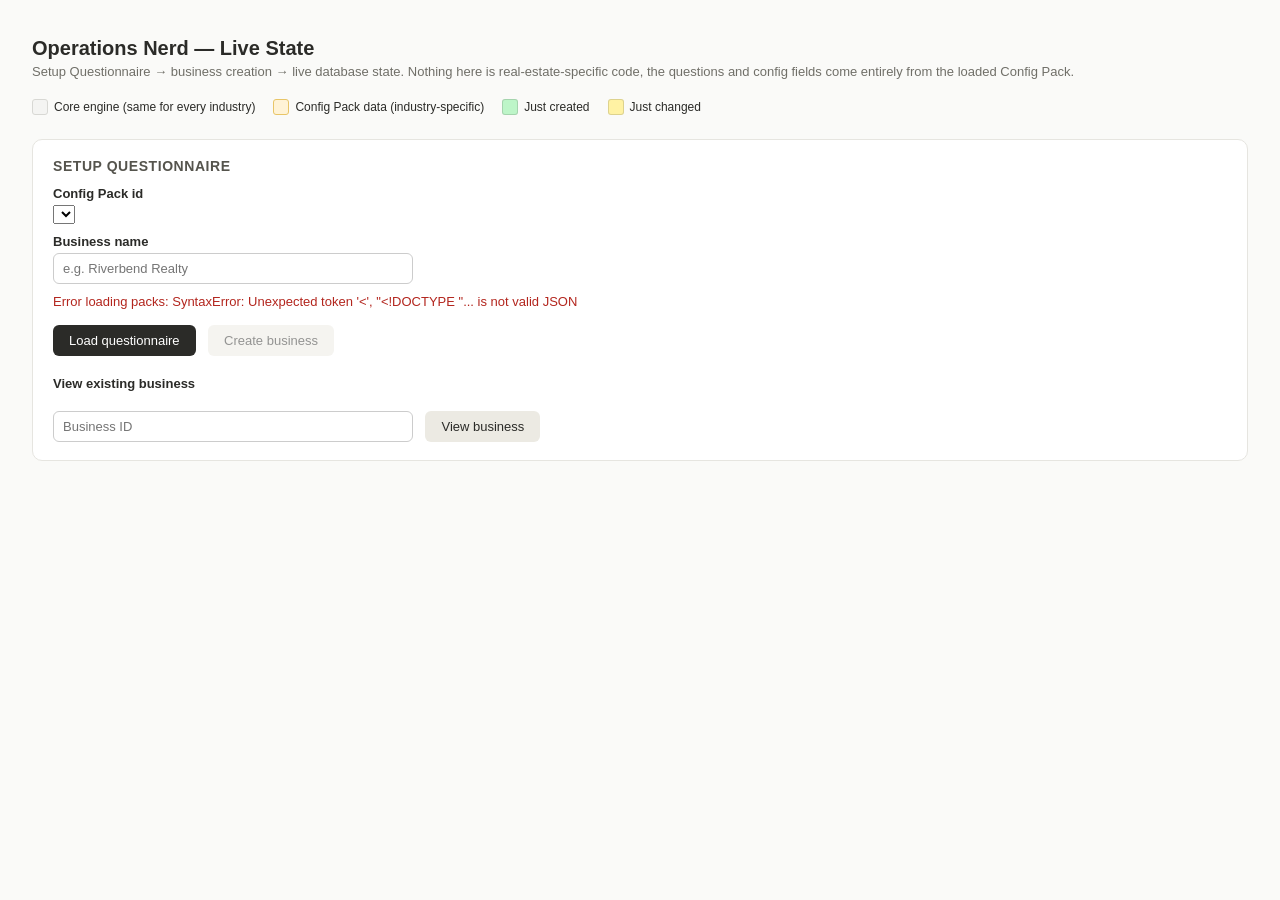
==== commit b2481ed0: "Fix select validation 500, missing placeholder option, compose hardening Closes the two open items f" ====
--- a/operations_nerd/frontend/index.html
+++ b/operations_nerd/frontend/index.html
@@ -2,338 +2,134 @@
 <html lang="en">
 <head>
 <meta charset="UTF-8">
-<meta name="viewport" content="width=device-width, initial-scale=1">
-<title>Operations Nerd</title>
-<script>
-  (function () {
-    var t = localStorage.getItem('opsnerd-theme') || 'system';
-    if (t === 'system') t = window.matchMedia && window.matchMedia('(prefers-color-scheme: dark)').matches ? 'dark' : 'light';
-    document.documentElement.setAttribute('data-theme', t);
-  })();
-</script>
+<title>Operations Nerd — Live State</title>
 <style>
-:root {
-  --font-scale: 1;
-  --sans: -apple-system, BlinkMacSystemFont, 'Segoe UI', Roboto, 'Helvetica Neue', Arial, sans-serif;
-  --mono: ui-monospace, SFMono-Regular, Menlo, Consolas, monospace;
-  --radius: 6px;
-
-  --page: #F7F7F5; --panel: #FFFFFF; --raised: #F0F0ED;
-  --line: #E4E4E0; --line-strong: #D2D2CC;
-  --text: #1D1D1B; --text-2: #55554F; --text-3: #7A7A73;
-  --accent: #2F5BD3; --accent-text: #FFFFFF;
-  --amber: #9A5B00; --amber-bg: #FFF4DE;
-  --green: #1D7A46; --red: #B42318;
-}
-[data-theme="dark"] {
-  --page: #141413; --panel: #1C1C1A; --raised: #262624;
-  --line: #2F2F2C; --line-strong: #3E3E3A;
-  --text: #EDEDEA; --text-2: #BDBDB6; --text-3: #9C9C94;
-  --accent: #7C9CF0; --accent-text: #0E1630;
-  --amber: #F2B14C; --amber-bg: #33260F;
-  --green: #5BC48A; --red: #F07B70;
-}
-
-* { box-sizing: border-box; }
-html, body { margin: 0; height: 100%; }
-body { font-family: var(--sans); font-size: calc(15px * var(--font-scale)); line-height: 1.5; font-variant-numeric: tabular-nums; background: var(--page); color: var(--text); -webkit-font-smoothing: antialiased; }
-button, input, select { font: inherit; color: inherit; }
-h1, h2, h3 { margin: 0; font-weight: 600; letter-spacing: -0.015em; }
-a { color: var(--accent); }
-[hidden] { display: none !important; }
-
-/* ---------- shell ---------- */
-.shell { display: grid; grid-template-columns: 232px minmax(0, 1fr); min-height: 100vh; }
-.nav { border-right: 1px solid var(--line); padding: 20px 14px; display: flex; flex-direction: column; gap: 20px; position: sticky; top: 0; height: 100vh; background: var(--page); }
-.brand { display: flex; align-items: center; gap: 10px; padding: 0 6px; font-weight: 600; font-size: calc(15px * var(--font-scale)); }
-.brand svg { width: 22px; height: 22px; }
-[data-theme="dark"] .brand rect { fill: #EDEDEA; }
-[data-theme="dark"] .brand path { stroke: #141413; }
-.switcher { position: relative; }
-.switcher-btn { width: 100%; display: flex; align-items: center; justify-content: space-between; gap: 8px; padding: 8px 10px; background: var(--panel); border: 1px solid var(--line); border-radius: var(--radius); cursor: pointer; text-align: left; min-height: 44px; }
-.switcher-btn:hover { border-color: var(--line-strong); }
-.switcher-btn .name { font-weight: 500; overflow: hidden; text-overflow: ellipsis; white-space: nowrap; }
-.switcher-btn .sub { display: block; font-size: calc(13px * var(--font-scale)); color: var(--text-3); }
-.switcher-btn svg { width: 16px; height: 16px; color: var(--text-3); }
-.menu { position: absolute; left: 0; right: 0; top: calc(100% + 4px); background: var(--panel); border: 1px solid var(--line-strong); border-radius: var(--radius); box-shadow: 0 8px 24px rgba(0,0,0,.12); z-index: 30; padding: 6px; }
-.menu input { width: 100%; padding: 8px 10px; border: 1px solid var(--line); border-radius: var(--radius); background: var(--page); margin-bottom: 4px; }
-.menu-item { display: block; width: 100%; text-align: left; padding: 8px 10px; border: none; background: none; border-radius: var(--radius); cursor: pointer; min-height: 40px; }
-.menu-item:hover, .menu-item:focus-visible { background: var(--raised); outline: none; }
-.menu-item .sub { color: var(--text-3); font-size: calc(13px * var(--font-scale)); }
-.menu hr { border: none; border-top: 1px solid var(--line); margin: 6px 0; }
-.menu .open-id { display: flex; gap: 6px; padding: 4px; }
-.menu .open-id input { margin: 0; }
-
-.nav-links { display: flex; flex-direction: column; gap: 2px; }
-.nav-link { display: flex; align-items: center; gap: 10px; padding: 8px 10px; border-radius: var(--radius); border: none; background: none; cursor: pointer; color: var(--text-2); text-align: left; min-height: 40px; }
-.nav-link svg { width: 18px; height: 18px; }
-.nav-link:hover { background: var(--raised); color: var(--text); }
-.nav-link { position: relative; }
-.nav-link.active { background: var(--raised); color: var(--text); font-weight: 600; }
-.nav-link.active::before { content: ''; position: absolute; left: -14px; top: 8px; bottom: 8px; width: 3px; border-radius: 0 2px 2px 0; background: var(--text); }
-.nav-link .badge { margin-left: auto; font-size: calc(12px * var(--font-scale)); font-weight: 600; color: var(--amber); min-width: 20px; text-align: right; }
-.sync { margin-top: auto; padding: 0 6px; font-size: calc(13px * var(--font-scale)); color: var(--text-3); display: flex; align-items: center; gap: 8px; }
-.sync button { border: none; background: none; color: var(--text-2); cursor: pointer; padding: 4px 0; text-decoration: underline; text-underline-offset: 2px; }
-
-.main { min-width: 0; padding: 40px 48px 72px; max-width: 920px; }
-.view-head { display: flex; align-items: baseline; justify-content: space-between; gap: 16px; margin-bottom: 6px; }
-.view-head h1 { font-size: calc(26px * var(--font-scale)); line-height: 1.2; }
-.lede { color: var(--text-2); margin: 0 0 24px; }
-.summary { display: flex; flex-wrap: wrap; gap: 4px 0; color: var(--text-2); margin: 4px 0 32px; }
-.summary > * { white-space: nowrap; }
-.summary > * + *::before { content: '\00B7'; margin: 0 10px; color: var(--text-3); }
-.summary .attn { color: var(--amber); font-weight: 600; }
-.summary button { border: none; background: none; padding: 0; color: inherit; cursor: pointer; }
-.summary button:hover { color: var(--text); text-decoration: underline; }
-.section-title { font-size: calc(15px * var(--font-scale)); font-weight: 600; margin: 40px 0 4px; }
-.section-sub { color: var(--text-3); font-size: calc(14px * var(--font-scale)); margin: 0 0 12px; }
-.section-title + :not(.section-sub) { margin-top: 12px; }
-.muted { color: var(--text-3); }
-.small { font-size: calc(13px * var(--font-scale)); }
-
-/* ---------- buttons ---------- */
-.btn { display: inline-flex; align-items: center; justify-content: center; gap: 6px; min-height: 40px; padding: 8px 16px; border-radius: var(--radius); border: 1px solid var(--line-strong); background: var(--panel); cursor: pointer; font-weight: 500; }
-.btn:hover { background: var(--raised); }
-.btn:disabled { opacity: .5; cursor: not-allowed; }
-.btn.primary { background: var(--accent); border-color: var(--accent); color: var(--accent-text); font-weight: 500; padding: 8px 18px; }
-.btn.primary:hover { filter: brightness(1.07); }
-.btn.quiet { border-color: transparent; background: none; color: var(--text-2); }
-.btn.quiet:hover { background: var(--raised); color: var(--text); }
-.btn:focus-visible, .nav-link:focus-visible, .switcher-btn:focus-visible, input:focus-visible, select:focus-visible, summary:focus-visible { outline: 2px solid var(--accent); outline-offset: 2px; }
-
-/* ---------- review item (the one real card) ---------- */
-.review { background: var(--panel); border: 1px solid var(--line); border-radius: 8px; padding: 24px 28px 20px; margin-bottom: 20px; box-shadow: 0 1px 2px rgba(0,0,0,.04), 0 2px 8px rgba(0,0,0,.03); }
-[data-theme="dark"] .review { box-shadow: 0 1px 2px rgba(0,0,0,.3); }
-.review-head { display: flex; align-items: baseline; justify-content: space-between; gap: 16px; }
-.review-head .when { color: var(--text-3); font-size: calc(13px * var(--font-scale)); white-space: nowrap; }
-.review .eyebrow { display: flex; align-items: center; gap: 7px; font-size: calc(12.5px * var(--font-scale)); font-weight: 600; color: var(--amber); margin-bottom: 8px; }
-.review .eyebrow::before { content: ''; width: 7px; height: 7px; border-radius: 50%; background: var(--amber); flex: none; }
-.review h2 { font-size: calc(19px * var(--font-scale)); line-height: 1.3; }
-.review .meta { color: var(--text-2); font-size: calc(14px * var(--font-scale)); margin-top: 2px; }
-.review .block { margin-top: 20px; }
-.review .label { font-size: calc(13px * var(--font-scale)); font-weight: 500; color: var(--text-3); margin-bottom: 6px; }
-.quote { margin: 0; padding-left: 12px; border-left: 2px solid var(--line-strong); color: var(--text-2); white-space: pre-wrap; }
-.draft { white-space: pre-wrap; line-height: 1.6; max-width: 64ch; }
-.quote { line-height: 1.55; }
-.why { display: flex; flex-wrap: wrap; gap: 4px 20px; font-size: calc(14px * var(--font-scale)); color: var(--text-2); }
-.why .k { color: var(--text-3); margin-right: 6px; }
-.decide { display: flex; flex-wrap: wrap; align-items: center; gap: 10px; margin-top: 24px; padding-top: 18px; border-top: 1px solid var(--line); }
-.decide .note { color: var(--text-3); font-size: calc(13px * var(--font-scale)); margin-left: auto; }
-.flash { animation: flash 2.2s ease-out; }
-@keyframes flash { from { background-color: var(--amber-bg); } }
-.empty { padding: 36px 0; color: var(--text-2); border-top: 1px solid var(--line); border-bottom: 1px solid var(--line); }
-.empty strong { display: block; color: var(--text); font-weight: 600; margin-bottom: 2px; }
-
-/* ---------- plain lists ---------- */
-.rows { border-top: 1px solid var(--line); }
-.row { padding: 14px 0; border-bottom: 1px solid var(--line); display: grid; grid-template-columns: minmax(0, 1fr) auto; gap: 4px 16px; }
-.row .title { font-weight: 500; }
-.rows.timeline .row { padding-left: 24px; position: relative; }
-.rows.timeline .row::before { content: ''; position: absolute; left: 3px; top: 21px; width: 7px; height: 7px; border-radius: 50%; background: var(--line-strong); }
-.rows.timeline .row.waiting::before { background: var(--amber); }
-.rows.timeline .row.processing::before { background: none; box-shadow: inset 0 0 0 1.5px var(--text-3); }
-.row .desc { color: var(--text-2); grid-column: 1 / -1; overflow-wrap: anywhere; }
-.row .when { color: var(--text-3); font-size: calc(13px * var(--font-scale)); white-space: nowrap; }
-.row .children { grid-column: 1 / -1; margin: 8px 0 0; padding-left: 14px; border-left: 2px solid var(--line); display: flex; flex-direction: column; gap: 4px; color: var(--text-2); font-size: calc(14px * var(--font-scale)); }
-.state { font-size: calc(13px * var(--font-scale)); font-weight: 500; white-space: nowrap; }
-.state.attn { color: var(--amber); }
-.state.ok { color: var(--green); }
-.state.bad { color: var(--red); }
-.state.neutral { color: var(--text-3); }
-
-details.tech { grid-column: 1 / -1; margin-top: 4px; }
-details.tech > summary { cursor: pointer; color: var(--text-3); font-size: calc(13px * var(--font-scale)); list-style: none; display: inline-flex; align-items: center; gap: 4px; min-height: 28px; }
-details.tech > summary::-webkit-details-marker { display: none; }
-details.tech > summary::before { content: '\25B8'; font-size: calc(11px * var(--font-scale)); }
-details.tech[open] > summary::before { content: '\25BE'; }
-.code-wrapper { position: relative; margin-top: 6px; }
-.code-block { margin: 0; padding: 10px 12px; background: var(--raised); border-radius: var(--radius); font-family: var(--mono); font-size: calc(12px * var(--font-scale)); color: var(--text-2); white-space: pre-wrap; overflow-wrap: anywhere; }
-.copy-btn { position: absolute; top: 6px; right: 6px; border: 1px solid var(--line); background: var(--panel); color: var(--text-2); border-radius: var(--radius); padding: 2px 8px; font-size: calc(12px * var(--font-scale)); cursor: pointer; }
-
-details.history > summary { cursor: pointer; font-weight: 600; margin: 32px 0 10px; list-style: none; }
-details.history > summary::-webkit-details-marker { display: none; }
-details.history > summary::before { content: '\25B8'; display: inline-block; width: 16px; color: var(--text-3); }
-details.history[open] > summary::before { content: '\25BE'; }
-
-.dl { display: grid; grid-template-columns: 220px minmax(0, 1fr); border-top: 1px solid var(--line); }
-.dl > div { display: contents; }
-.dl dt, .dl dd { margin: 0; padding: 12px 0; border-bottom: 1px solid var(--line); }
-.dl dt { color: var(--text-2); }
-
-.search { width: 100%; max-width: 360px; padding: 9px 12px; border: 1px solid var(--line-strong); border-radius: var(--radius); background: var(--panel); margin-bottom: 12px; }
-.tabs { display: flex; gap: 20px; border-bottom: 1px solid var(--line); margin-bottom: 16px; }
-.tab { border: none; background: none; padding: 10px 0; margin-bottom: -1px; cursor: pointer; color: var(--text-2); border-bottom: 2px solid transparent; min-height: 44px; }
-.tab.active { color: var(--text); border-bottom-color: var(--text); font-weight: 500; }
-.seg { display: inline-flex; border: 1px solid var(--line-strong); border-radius: var(--radius); overflow: hidden; }
-.seg button { border: none; background: var(--panel); padding: 7px 14px; cursor: pointer; min-height: 36px; }
-.seg button + button { border-left: 1px solid var(--line-strong); }
-.seg button.on { background: var(--text); color: var(--page); font-weight: 500; }
-
-/* ---------- setup ---------- */
-.setup { max-width: 560px; }
-.field { margin-bottom: 20px; }
-.field > label, #questionsContainer > label { display: block; font-weight: 500; margin-bottom: 6px; }
-#questionsContainer > label { margin-top: 20px; }
-#questionsContainer > label:first-child { margin-top: 0; }
-input[type=text], input[type=number], select { width: 100%; min-height: 44px; padding: 9px 12px; border: 1px solid var(--line-strong); border-radius: var(--radius); background: var(--panel); }
-.checkbox-row { display: flex; flex-direction: column; gap: 2px; }
-.checkbox-row label { display: flex; align-items: center; gap: 10px; min-height: 40px; cursor: pointer; }
-.checkbox-row input, .q-boolean { width: 18px; height: 18px; accent-color: var(--accent); margin: 0; }
-.bool-row { display: flex; align-items: center; gap: 10px; min-height: 40px; }
-.errors:empty { display: none; }
-.errors { margin: 0 0 20px; padding: 10px 14px; border-left: 3px solid var(--red); background: var(--panel); color: var(--red); }
-.errors ul { margin: 6px 0 0; padding-left: 18px; }
-.form-actions { display: flex; gap: 10px; align-items: center; margin-top: 28px; }
-
-/* ---------- mobile ---------- */
-.tabbar, .mobile-top { display: none; }
-@media (max-width: 820px) {
-  .shell { grid-template-columns: minmax(0, 1fr); }
-  .nav { display: none; }
-  .mobile-top { display: block; position: sticky; top: 0; z-index: 20; background: var(--page); border-bottom: 1px solid var(--line); padding: 10px 16px; }
-  .mobile-top .brand { padding: 0 0 8px; }
-  .main { padding: 24px 16px 96px; }
-  .summary { gap: 2px 16px; }
-  .summary > * + *::before { content: none; }
-  .tabbar { display: grid; grid-template-columns: repeat(4, 1fr); position: fixed; left: 0; right: 0; bottom: 0; z-index: 20; background: var(--panel); border-top: 1px solid var(--line); padding-bottom: env(safe-area-inset-bottom); }
-  .tabbar button { border: none; background: none; display: flex; flex-direction: column; align-items: center; gap: 2px; padding: 8px 0; min-height: 56px; color: var(--text-3); font-size: calc(12px * var(--font-scale)); cursor: pointer; position: relative; }
-  .tabbar button svg { width: 20px; height: 20px; }
-  .tabbar button { position: relative; }
-  .tabbar button.active { color: var(--text); font-weight: 600; }
-  .tabbar button.active::before { content: ''; position: absolute; top: -1px; left: 30%; right: 30%; height: 2px; background: var(--text); border-radius: 0 0 2px 2px; }
-  .tabbar .badge { position: absolute; top: 6px; left: calc(50% + 8px); background: var(--amber); color: var(--page); border-radius: 9px; min-width: 18px; padding: 0 5px; font-size: calc(11px * var(--font-scale)); font-weight: 600; }
-  .review { padding: 18px 16px 16px; }
-  .review-head { flex-direction: column; gap: 2px; }
-  .why { flex-direction: column; gap: 2px; }
-  .decide .btn { flex: 1; min-height: 44px; }
-  .decide .note { margin-left: 0; width: 100%; }
-  .dl { grid-template-columns: minmax(0, 1fr); }
-  .dl dt { padding-bottom: 0; border-bottom: none; font-size: calc(13px * var(--font-scale)); }
-  .dl dd { padding-top: 2px; }
-  .summary { margin-bottom: 20px; }
-  .view-head h1 { font-size: calc(21px * var(--font-scale)); }
-}
-@media (prefers-reduced-motion: reduce) { * { animation: none !important; transition: none !important; } }
-@media print {
-  .nav, .tabbar, .mobile-top, .decide, .copy-btn, .sync { display: none !important; }
-  .shell { display: block; }
-  body, .review { background: #FFFFFF !important; }
-  * { color: #1D1D1B !important; }
-}
+  :root {
+    --core-bg: #f4f4f2;
+    --core-border: #d8d8d4;
+    --config-bg: #fff3d6;
+    --config-border: #e8c568;
+    --new-flash: #bdf5c8;
+    --changed-flash: #fff2a3;
+    --text: #2b2b28;
+  }
+  body {
+    font-family: -apple-system, BlinkMacSystemFont, "Segoe UI", sans-serif;
+    background: #fafaf8;
+    color: var(--text);
+    margin: 0;
+    padding: 24px 32px 64px;
+  }
+  h1 { font-size: 20px; margin-bottom: 4px; }
+  .subtitle { color: #706f68; font-size: 13px; margin-bottom: 20px; }
+
+  .legend {
+    display: flex; gap: 18px; align-items: center;
+    font-size: 12px; margin-bottom: 24px; flex-wrap: wrap;
+  }
+  .legend-item { display: flex; align-items: center; gap: 6px; }
+  .swatch { width: 14px; height: 14px; border-radius: 3px; border: 1px solid #0002; }
+
+  section {
+    background: #fff; border: 1px solid #e6e5e0; border-radius: 10px;
+    padding: 18px 20px; margin-bottom: 20px;
+  }
+  section h2 { font-size: 14px; margin: 0 0 12px; text-transform: uppercase; letter-spacing: 0.04em; color: #55544d; }
+
+  label { display: block; font-size: 13px; margin: 10px 0 4px; font-weight: 600; }
+  input[type=text], input[type=number] {
+    width: 100%; max-width: 360px; padding: 7px 9px; border: 1px solid #ccc;
+    border-radius: 6px; font-size: 13px; box-sizing: border-box;
+  }
+  .checkbox-row { display: flex; gap: 14px; flex-wrap: wrap; margin-top: 4px; }
+  .checkbox-row label { display: flex; align-items: center; gap: 5px; font-weight: 400; margin: 0; }
+
+  button {
+    margin-top: 16px; padding: 8px 16px; border: none; border-radius: 6px;
+    background: #2b2b28; color: #fff; font-size: 13px; cursor: pointer;
+  }
+  button.secondary { background: #eceae3; color: #2b2b28; margin-left: 8px; }
+  button:disabled { opacity: 0.5; cursor: default; }
+
+  .errors { color: #b3261e; font-size: 13px; margin-top: 10px; }
+  .errors ul { margin: 4px 0 0; padding-left: 18px; }
+
+  table { border-collapse: collapse; width: 100%; margin-top: 8px; font-size: 12.5px; }
+  th, td { text-align: left; padding: 6px 8px; border: 1px solid var(--core-border); vertical-align: top; }
+  th { background: #f0efeb; font-weight: 600; }
+  td.core, th.core { background: var(--core-bg); }
+  td.config, th.config { background: var(--config-bg); border-color: var(--config-border); }
+  .empty-note { color: #918f86; font-size: 12.5px; font-style: italic; }
+
+  code.kv { display: block; white-space: pre-wrap; font-size: 12px; }
+
+  @keyframes flashNew { from { background-color: var(--new-flash); } to { background-color: inherit; } }
+  @keyframes flashChanged { from { background-color: var(--changed-flash); } to { background-color: inherit; } }
+  tr.row-new td { animation: flashNew 2.2s ease-out; animation-fill-mode: none; }
+  tr.row-changed td { animation: flashChanged 2.2s ease-out; animation-fill-mode: none; }
+
+  #statusLine { font-size: 12px; color: #918f86; margin-top: 4px; }
 </style>
 </head>
 <body>
-<main id="ui-content">
-<div class="shell">
-
-  <nav class="nav" aria-label="Main">
-    <div class="brand">
-      <svg viewBox="0 0 24 24" aria-hidden="true"><rect x="2" y="2" width="20" height="20" rx="5" fill="#1D1D1B"/><path d="M7 15.5l3.2-4 2.6 2.6L17 8.5" fill="none" stroke="#FFFFFF" stroke-width="2" stroke-linecap="round" stroke-linejoin="round"/></svg>
-      Operations Nerd
-    </div>
-    <div class="switcher" data-switcher></div>
-    <div class="nav-links" id="navLinks"></div>
-    <div class="sync"><span id="statusLine">Not connected</span><button id="pauseBtn" hidden>Pause</button></div>
-  </nav>
-
-  <div class="mobile-top">
-    <div class="brand">
-      <svg viewBox="0 0 24 24" aria-hidden="true"><rect x="2" y="2" width="20" height="20" rx="5" fill="#1D1D1B"/><path d="M7 15.5l3.2-4 2.6 2.6L17 8.5" fill="none" stroke="#FFFFFF" stroke-width="2" stroke-linecap="round" stroke-linejoin="round"/></svg>
-      Operations Nerd
-    </div>
-    <div class="switcher" data-switcher></div>
-  </div>
-
-  <div class="main">
-
-    <!-- Queue: the main workspace -->
-    <section id="view-queue" data-view="queue" hidden>
-      <div class="view-head"><h1>Needs review</h1></div>
-      <p class="summary" id="summaryLine"></p>
-      <div id="draftedActionsTable"></div>
-    </section>
-
-    <!-- Activity -->
-    <section id="view-activity" data-view="activity" hidden>
-      <div class="view-head"><h1>Activity</h1></div>
-      <p class="lede">Incoming messages and what happened with each one, newest first.</p>
-      <div id="eventsTable"></div>
-    </section>
-
-    <!-- Records -->
-    <section id="view-records" data-view="records" hidden>
-      <div class="view-head"><h1>Contacts</h1></div>
-      <div class="tabs" role="tablist">
-        <button class="tab active" data-tab="contacts" role="tab">People</button>
-        <button class="tab" data-tab="followups" role="tab">Follow-ups</button>
-      </div>
-      <div data-tabpanel="contacts">
-        <input type="search" class="search" id="contactSearch" placeholder="Search by name, email or phone" aria-label="Search contacts">
-        <div id="contactsTable"></div>
-      </div>
-      <div data-tabpanel="followups" hidden>
-        <div id="followUpsTable"></div>
-      </div>
-    </section>
-
-    <!-- Settings -->
-    <section id="view-settings" data-view="settings" hidden>
-      <div class="view-head"><h1>Settings</h1></div>
-      <h2 class="section-title">Business profile</h2>
-      <p class="section-sub">What the assistant knows about this business when it drafts replies.</p>
-      <div id="businessCard"></div>
-      <h2 class="section-title">Automation</h2>
-      <p class="section-sub">Which drafted actions go out on their own, and which wait for someone to approve them.</p>
-      <div id="approvalPoliciesTable"></div>
-      <h2 class="section-title">Appearance</h2>
-      <p class="section-sub">Saved on this device.</p>
-      <div class="seg" id="themeSeg" role="group" aria-label="Theme">
-        <button data-theme-opt="system">System</button><button data-theme-opt="light">Light</button><button data-theme-opt="dark">Dark</button>
-      </div>
-      <h2 class="section-title">Technical details</h2>
-      <div id="techDetails"></div>
-    </section>
-
-    <!-- Setup (onboarding) -->
-    <section id="view-setup" data-view="setup" hidden>
-      <div class="setup">
-        <div class="view-head"><h1>Set up a business</h1></div>
-        <p class="lede">Pick the kind of business and answer a few questions. The questions come from that industry's template.</p>
-        <div class="field">
-          <label for="packId">Industry</label>
-          <select id="packId"></select>
-        </div>
-        <div class="field">
-          <label for="businessName">Business name</label>
-          <input type="text" id="businessName" placeholder="e.g. Riverbend Realty" autocomplete="off">
-        </div>
-        <div id="questionsContainer"></div>
-        <div class="form-actions">
-          <button class="btn primary" id="submitBtn" disabled>Create business</button>
-          <button class="btn quiet" id="cancelSetupBtn" hidden>Cancel</button>
-        </div>
-        <div class="errors" id="formErrors" role="alert" style="margin-top:20px"></div>
-      </div>
-    </section>
-
-  </div>
+
+<h1>Operations Nerd — Live State</h1>
+<div class="subtitle">Setup Questionnaire → business creation → live database state. Nothing here is real-estate-specific code, the questions and config fields come entirely from the loaded Config Pack.</div>
+
+<div class="legend">
+  <div class="legend-item"><span class="swatch" style="background:var(--core-bg);border-color:var(--core-border)"></span> Core engine (same for every industry)</div>
+  <div class="legend-item"><span class="swatch" style="background:var(--config-bg);border-color:var(--config-border)"></span> Config Pack data (industry-specific)</div>
+  <div class="legend-item"><span class="swatch" style="background:var(--new-flash)"></span> Just created</div>
+  <div class="legend-item"><span class="swatch" style="background:var(--changed-flash)"></span> Just changed</div>
 </div>
 
-<nav class="tabbar" id="tabBar" aria-label="Main"></nav>
-</main>
+<section id="setup">
+  <h2>Setup Questionnaire</h2>
+  <label>Config Pack id</label>
+  <select id="packId"></select>
+  <label>Business name</label>
+  <input type="text" id="businessName" placeholder="e.g. Riverbend Realty">
+
+  <div id="questionsContainer"></div>
+
+  <div class="errors" id="formErrors"></div>
+  <button id="loadPackBtn">Load questionnaire</button>
+  <button id="submitBtn" class="secondary" disabled>Create business</button>
+
+  <label style="margin-top:20px;">View existing business</label>
+  <input type="number" id="viewBusinessId" placeholder="Business ID">
+  <button id="viewBusinessBtn" class="secondary">View business</button>
+</section>
+
+<section id="stateSection" style="display:none;">
+  <h2>Live System State</h2>
+  <div id="businessCard"></div>
+  <div id="statusLine"></div>
+  <button id="pauseBtn" class="secondary">Pause auto-refresh</button>
+  <button id="refreshBtn" class="secondary">Refresh now</button>
+
+  <h2 style="margin-top:22px;">Contacts</h2>
+  <div id="contactsTable"></div>
+
+  <h2 style="margin-top:22px;">Follow-ups</h2>
+  <div id="followUpsTable"></div>
+
+  <h2 style="margin-top:22px;">Events</h2>
+  <div id="eventsTable"></div>
+
+  <h2 style="margin-top:22px;">Drafted Actions</h2>
+  <div id="draftedActionsTable"></div>
+
+  <h2 style="margin-top:22px;">Approval Policies</h2>
+  <div id="approvalPoliciesTable"></div>
+</section>
 
 <script>
 let currentPack = null;
 let businessId = null;
 let prevState = null;
-let lastJson = null;
 let pollTimer = null;
 let paused = false;
-let lastUpdated = null;
-let view = 'queue';
-const packNames = {};
-function industryName(id) { return packNames[id] || sentence(id); }
-const openDetails = new Set();
 
 const $ = (id) => document.getElementById(id);
 
@@ -351,7 +147,9 @@
     }
   }
   if (opts.on) {
-    for (const [evt, fn] of Object.entries(opts.on)) node.addEventListener(evt, fn);
+    for (const [evt, fn] of Object.entries(opts.on)) {
+      node.addEventListener(evt, fn);
+    }
   }
   if (opts.children) {
     for (const c of opts.children) {
@@ -365,312 +163,98 @@
 // Clears a container and replaces its children in one call.
 function setChildren(container, children) {
   container.replaceChildren();
-  for (const c of children) {
-    if (c == null) continue;
-    container.appendChild(typeof c === 'string' ? document.createTextNode(c) : c);
-  }
-}
-
-// Icons come from fixed path data in this file, never from server strings.
-const ICONS = {
-  queue: ['M4 6h16', 'M4 12h10', 'M4 18h7', 'M17 15l2 2 3-4'],
-  activity: ['M3 12h4l3-8 4 16 3-8h4'],
-  records: ['M16 20v-1.5a3.5 3.5 0 0 0-3.5-3.5h-5A3.5 3.5 0 0 0 4 18.5V20', 'M10 4a3.5 3.5 0 1 1 0 7 3.5 3.5 0 0 1 0-7z', 'M20 20v-1.5a3.5 3.5 0 0 0-2.5-3.35', 'M15.5 4.3a3.5 3.5 0 0 1 0 6.4'],
-  settings: ['M4 7h10', 'M18 7h2', 'M4 17h4', 'M12 17h8', 'M16 5v4', 'M10 15v4'],
-  chevron: ['M7 10l5 5 5-5'],
-};
-function icon(name) {
-  const NS = 'http://www.w3.org/2000/svg';
-  const svg = document.createElementNS(NS, 'svg');
-  for (const [k, v] of Object.entries({ viewBox: '0 0 24 24', fill: 'none', stroke: 'currentColor', 'stroke-width': '1.8', 'stroke-linecap': 'round', 'stroke-linejoin': 'round', 'aria-hidden': 'true' })) svg.setAttribute(k, v);
-  for (const d of ICONS[name] || []) {
-    const p = document.createElementNS(NS, 'path');
-    p.setAttribute('d', d);
-    svg.appendChild(p);
-  }
-  return svg;
-}
-
-// ---------- wording helpers ----------
-
-function sentence(key) {
-  const s = String(key ?? '').replace(/_/g, ' ').trim();
-  return s ? s[0].toUpperCase() + s.slice(1) : s;
-}
-function words(key) { return String(key ?? '').replace(/_/g, ' '); }
-
-function settingValue(key, v) {
-  if (v === null || v === undefined || v === '') return 'Not set';
-  if (Array.isArray(v)) return sentence(v.map(words).join(', '));
-  if (typeof v === 'boolean') return v ? 'Yes' : 'No';
-  if (typeof v === 'number' && /_days$/.test(key)) return `${v} ${v === 1 ? 'day' : 'days'}`;
-  if (typeof v === 'object') return JSON.stringify(v);
-  const str = String(v);
-  return /^[a-z0-9]+(_[a-z0-9]+)+$/.test(str) ? words(str) : str;
-}
-function settingLabel(key) {
-  return sentence(String(key).replace(/_days$/, '')).replace(/follow up/i, m => m.replace(' ', '-'));
-}
-
-// SQLite datetime('now') is UTC without a zone marker.
-function parseTs(s) {
-  if (!s) return null;
-  const d = new Date(String(s).replace(' ', 'T') + (/[zZ+]/.test(s) ? '' : 'Z'));
-  return isNaN(d) ? null : d;
-}
-function niceTime(s) {
-  const d = parseTs(s);
-  if (!d) return '';
-  const t = d.toLocaleTimeString([], { hour: 'numeric', minute: '2-digit' });
-  const today = new Date(); const y = new Date(); y.setDate(today.getDate() - 1);
-  if (d.toDateString() === today.toDateString()) return `today at ${t}`;
-  if (d.toDateString() === y.toDateString()) return `yesterday at ${t}`;
-  return `${d.toLocaleDateString([], { month: 'short', day: 'numeric' })} at ${t}`;
-}
-function capTime(s) { const t = niceTime(s); return t.charAt(0).toUpperCase() + t.slice(1); }
-function timeEl(s, prefix = '') {
-  const d = parseTs(s);
-  return el('span', { className: 'when', text: prefix ? prefix + niceTime(s) : capTime(s), attrs: { title: d ? d.toLocaleString() : null } });
-}
-function dueText(dateStr) {
-  if (!dateStr) return 'No due date';
-  const d = new Date(dateStr + 'T00:00:00');
-  if (isNaN(d)) return `Due ${dateStr}`;
-  const today = new Date(); today.setHours(0, 0, 0, 0);
-  const days = Math.round((d - today) / 86400000);
-  if (days === 0) return 'Due today';
-  if (days === 1) return 'Due tomorrow';
-  if (days < 0) return `Overdue by ${-days} ${-days === 1 ? 'day' : 'days'}`;
-  return `Due in ${days} days`;
-}
-
-const ACTION_STATE = {
-  pending_approval: ['Waiting for approval', 'attn'],
-  approved: ['Approved', 'ok'],
-  auto_approved: ['Sent automatically', 'ok'],
-  sent: ['Sent', 'ok'],
-  rejected: ['Rejected', 'bad'],
-};
-function stateEl(status) {
-  const [text, cls] = ACTION_STATE[status] || [sentence(status || 'unknown'), 'neutral'];
-  return el('span', { className: `state ${cls}`, text });
-}
-
-function contactName(state, contactId) {
-  if (contactId == null) return null;
-  const c = (state.contacts || []).find(x => x.id === contactId);
-  return c ? c.name : `Contact ${contactId}`;
-}
-
-function techDetails(key, obj) {
-  const d = el('details', { className: 'tech', children: [
-    el('summary', { text: 'Technical details' }),
-    codeBlock(JSON.stringify(obj, null, 2)),
-  ]});
-  if (openDetails.has(key)) d.open = true;
-  d.addEventListener('toggle', () => { d.open ? openDetails.add(key) : openDetails.delete(key); });
-  return d;
-}
-function codeBlock(text) {
-  const pre = el('pre', { className: 'code-block', text });
-  return el('div', { className: 'code-wrapper', children: [
-    pre,
-    el('button', { className: 'copy-btn', text: 'Copy', on: { click: (e) => {
-      navigator.clipboard?.writeText(pre.textContent);
-      e.target.textContent = 'Copied'; setTimeout(() => { e.target.textContent = 'Copy'; }, 1200);
-    }}}),
-  ]});
-}
-
-// ---------- navigation ----------
-
-const VIEWS = [
-  { id: 'queue', label: 'Queue', icon: 'queue' },
-  { id: 'activity', label: 'Activity', icon: 'activity' },
-  { id: 'records', label: 'Contacts', icon: 'records' },
-  { id: 'settings', label: 'Settings', icon: 'settings' },
-];
-function buildNav() {
-  const mk = (cls) => VIEWS.map(v => el('button', {
-    className: cls, attrs: { 'data-nav': v.id },
-    on: { click: () => showView(v.id) },
-    children: [icon(v.icon), el('span', { text: v.label }), el('span', { className: 'badge', attrs: { 'data-badge': v.id } })],
-  }));
-  setChildren($('navLinks'), mk('nav-link'));
-  setChildren($('tabBar'), mk(''));
-}
-function showView(id) {
-  if (!businessId && id !== 'setup') id = 'setup';
-  view = id;
-  document.querySelectorAll('[data-view]').forEach(s => { s.hidden = s.dataset.view !== id; });
-  document.querySelectorAll('[data-nav]').forEach(b => b.classList.toggle('active', b.dataset.nav === id));
-  $('cancelSetupBtn').hidden = !businessId;
-  window.scrollTo(0, 0);
-}
-function setBadges(pending) {
-  document.querySelectorAll('[data-badge]').forEach(b => {
-    b.textContent = b.dataset.badge === 'queue' && pending ? String(pending) : '';
-    b.hidden = !(b.dataset.badge === 'queue' && pending);
-  });
-}
-
-document.querySelectorAll('.tab').forEach(t => t.addEventListener('click', () => {
-  document.querySelectorAll('.tab').forEach(x => x.classList.toggle('active', x === t));
-  document.querySelectorAll('[data-tabpanel]').forEach(p => { p.hidden = p.dataset.tabpanel !== t.dataset.tab; });
-}));
-
-// ---------- business switcher ----------
-// There is no "list businesses" endpoint, so the switcher remembers the
-// businesses opened in this browser and still allows opening one by ID.
-
-function recentBusinesses() {
-  try { return JSON.parse(localStorage.getItem('opsnerd-recent') || '[]'); } catch { return []; }
-}
-function rememberBusiness(b) {
-  const list = recentBusinesses().filter(x => String(x.id) !== String(b.id));
-  list.unshift({ id: b.id, name: b.name, industry: b.industry_pack });
-  localStorage.setItem('opsnerd-recent', JSON.stringify(list.slice(0, 12)));
-}
-
-function renderSwitchers(business) {
-  document.querySelectorAll('[data-switcher]').forEach(host => {
-    const btn = el('button', { className: 'switcher-btn', attrs: { 'aria-haspopup': 'true', 'aria-expanded': 'false' }, children: [
-      el('span', { attrs: { style: 'min-width:0' }, children: [
-        el('span', { className: 'name', text: business ? business.name : 'No business open' }),
-        el('span', { className: 'sub', text: business ? industryName(business.industry_pack) : 'Choose or set one up' }),
-      ]}),
-      icon('chevron'),
-    ]});
-    btn.addEventListener('click', (e) => { e.stopPropagation(); toggleMenu(host, btn); });
-    setChildren(host, [btn]);
-  });
-}
-
-function toggleMenu(host, btn) {
-  const existing = host.querySelector('.menu');
-  document.querySelectorAll('.menu').forEach(m => m.remove());
-  document.querySelectorAll('.switcher-btn').forEach(b => b.setAttribute('aria-expanded', 'false'));
-  if (existing) return;
-  btn.setAttribute('aria-expanded', 'true');
-
-  const list = el('div');
-  const filter = el('input', { attrs: { type: 'search', placeholder: 'Find a business', 'aria-label': 'Find a business' } });
-  const drawList = () => {
-    const q = filter.value.trim().toLowerCase();
-    const items = recentBusinesses().filter(b => !q || String(b.name).toLowerCase().includes(q));
-    setChildren(list, items.length ? items.map(b => el('button', { className: 'menu-item', on: { click: () => { closeMenus(); openBusiness(b.id); } }, children: [
-      el('div', { text: b.name }), el('div', { className: 'sub', text: industryName(b.industry) }),
-    ]})) : [el('div', { className: 'menu-item sub', text: q ? 'No match in recent businesses' : 'No recent businesses yet' })]);
-  };
-  filter.addEventListener('input', drawList);
-  drawList();
-
-  const idInput = el('input', { attrs: { type: 'number', id: 'viewBusinessId', min: '1', placeholder: 'ID', 'aria-label': 'Business ID' } });
-  const idErr = el('div', { className: 'small', attrs: { style: 'color:var(--red);padding:0 8px' } });
-  const go = async () => {
-    const id = idInput.value.trim();
-    if (!id) { idErr.textContent = 'Enter a business ID.'; return; }
-    const ok = await openBusiness(id, idErr);
-    if (ok) closeMenus();
-  };
-  idInput.addEventListener('keydown', e => { if (e.key === 'Enter') go(); });
-
-  const menu = el('div', { className: 'menu', on: { click: e => e.stopPropagation() }, children: [
-    filter, list, el('hr'),
-    el('div', { className: 'open-id', children: [idInput, el('button', { className: 'btn', attrs: { id: 'viewBusinessBtn' }, text: 'Open', on: { click: go } })] }),
-    idErr,
-    el('hr'),
-    el('button', { className: 'menu-item', text: 'Set up a new business', on: { click: () => { closeMenus(); showView('setup'); } } }),
-  ]});
-  host.appendChild(menu);
-  filter.focus();
-}
-function closeMenus() {
-  document.querySelectorAll('.menu').forEach(m => m.remove());
-  document.querySelectorAll('.switcher-btn').forEach(b => b.setAttribute('aria-expanded', 'false'));
-}
-document.addEventListener('click', closeMenus);
-document.addEventListener('keydown', e => { if (e.key === 'Escape') closeMenus(); });
-
-async function openBusiness(id, errTarget) {
-  const resp = await fetch(`/businesses/${id}/state`);
-  if (!resp.ok) {
-    const body = await resp.json().catch(() => ({}));
-    const msg = `Could not open business ${id}: ${body.detail || resp.statusText}`;
-    if (errTarget) errTarget.textContent = msg; else $('formErrors').textContent = msg;
-    return false;
-  }
-  businessId = id;
-  prevState = null; lastJson = null;
-  localStorage.setItem('opsnerd-last', String(id));
-  showView('queue');
-  startPolling();
-  return true;
-}
-
-// ---------- setup questionnaire ----------
+  for (const c of children) container.appendChild(c);
+}
+
+// ---------- questionnaire ----------
 
 async function loadPackOptions() {
   const select = $('packId');
   try {
     const resp = await fetch('/packs');
     const packs = await resp.json();
-    // Option nodes, not string concatenation, so pack-controlled
+    // Build option nodes (not string concatenation) so pack-controlled
     // display_name can't be parsed as HTML.
-    for (const p of packs) packNames[p.id] = p.display_name;
-    if (prevState) renderSwitchers(prevState.business);
-    setChildren(select, packs.map(p => el('option', { attrs: { value: p.id }, text: p.display_name })));
-    await loadQuestionnaire();
+    setChildren(select, packs.map(p =>
+      el('option', { attrs: { value: p.id }, text: p.display_name })
+    ));
   } catch (e) {
-    $('formErrors').textContent = `Error loading industries: ${e}`;
-  }
-}
-
-async function loadQuestionnaire() {
+    $('formErrors').textContent = `Error loading packs: ${e}`;
+  }
+}
+loadPackOptions();
+
+$('loadPackBtn').addEventListener('click', async () => {
   const packId = $('packId').value.trim();
   $('formErrors').replaceChildren();
-  $('submitBtn').disabled = true;
-  if (!packId) return;
   try {
     const resp = await fetch(`/packs/${packId}/questionnaire`);
     if (!resp.ok) {
       const body = await resp.json();
-      $('formErrors').textContent = `Could not load the questions: ${body.detail}`;
+      $('formErrors').textContent = `Failed to load pack: ${body.detail}`;
       return;
     }
-    currentPack = await resp.json();
-    renderQuestions(currentPack.questions);
+    const data = await resp.json();
+    currentPack = data;
+    renderQuestions(data.questions);
     $('submitBtn').disabled = false;
   } catch (e) {
     $('formErrors').textContent = `Error: ${e}`;
   }
-}
-$('packId').addEventListener('change', loadQuestionnaire);
+});
 
 function renderQuestions(questions) {
   const container = $('questionsContainer');
   container.replaceChildren();
   for (const q of questions) {
-    const inputId = `q-${q.id}`;
-    const label = el('label', { text: q.label, attrs: { for: q.type === 'multiselect' ? null : inputId } });
+    const label = document.createElement('label');
+    label.textContent = q.label;
     container.appendChild(label);
 
     if (q.type === 'multiselect') {
-      const row = el('div', { className: 'checkbox-row', attrs: { role: 'group', 'aria-label': q.label } });
+      const row = document.createElement('div');
+      row.className = 'checkbox-row';
       for (const opt of q.options || []) {
-        const cb = el('input', { className: 'q-multiselect', attrs: { type: 'checkbox', value: opt } });
+        const cbLabel = document.createElement('label');
+        const cb = document.createElement('input');
+        cb.type = 'checkbox';
+        cb.value = opt;
         cb.dataset.qid = q.id;
-        row.appendChild(el('label', { children: [cb, sentence(opt)] }));
+        cb.className = 'q-multiselect';
+        cbLabel.appendChild(cb);
+        cbLabel.append(' ' + opt);
+        row.appendChild(cbLabel);
       }
       container.appendChild(row);
+    } else if (q.type === 'select') {
+      const select = document.createElement('select');
+      select.dataset.qid = q.id;
+      select.className = 'q-select';
+      const placeholder = document.createElement('option');
+      placeholder.value = '';
+      placeholder.textContent = 'Select one';
+      placeholder.disabled = true;
+      placeholder.selected = true;
+      select.appendChild(placeholder);
+      for (const opt of q.options || []) {
+        const optionEl = document.createElement('option');
+        optionEl.value = opt;
+        optionEl.textContent = opt;
+        select.appendChild(optionEl);
+      }
+      container.appendChild(select);
     } else if (q.type === 'boolean') {
-      const cb = el('input', { className: 'q-boolean', attrs: { type: 'checkbox', id: inputId } });
+      const cb = document.createElement('input');
+      cb.type = 'checkbox';
       cb.dataset.qid = q.id;
-      container.appendChild(el('div', { className: 'bool-row', children: [cb, el('span', { className: 'muted', text: 'Yes' })] }));
+      cb.className = 'q-boolean';
+      container.appendChild(cb);
     } else {
-      const input = el('input', { className: 'q-input', attrs: { type: q.type === 'number' ? 'number' : 'text', id: inputId } });
+      const input = document.createElement('input');
+      input.type = q.type === 'number' ? 'number' : 'text';
       input.dataset.qid = q.id;
       input.dataset.qtype = q.type;
+      input.className = 'q-input';
       container.appendChild(input);
     }
   }
@@ -685,10 +269,19 @@
   });
   const multiGroups = {};
   document.querySelectorAll('.q-multiselect:checked').forEach(el => {
-    (multiGroups[el.dataset.qid] ||= []).push(el.value);
+    const qid = el.dataset.qid;
+    (multiGroups[qid] ||= []).push(el.value);
   });
   Object.assign(answers, multiGroups);
-  document.querySelectorAll('.q-boolean').forEach(el => { answers[el.dataset.qid] = el.checked; });
+  document.querySelectorAll('.q-select').forEach(el => {
+    const qid = el.dataset.qid;
+    if (el.value === '') return;
+    answers[qid] = el.value;
+  });
+  document.querySelectorAll('.q-boolean').forEach(el => {
+    const qid = el.dataset.qid;
+    answers[qid] = el.checked;
+  });
   return answers;
 }
 
@@ -698,69 +291,77 @@
   const packId = $('packId').value.trim();
   if (!name) { $('formErrors').textContent = 'Business name is required.'; return; }
 
+  const answers = collectAnswers();
   try {
     const resp = await fetch('/businesses', {
       method: 'POST',
-      headers: { 'Content-Type': 'application/json' },
-      body: JSON.stringify({ name, industry_pack: packId, answers: collectAnswers() }),
+      headers: {'Content-Type': 'application/json'},
+      body: JSON.stringify({ name, industry_pack: packId, answers }),
     });
     const body = await resp.json();
     if (!resp.ok) {
-      // DOM nodes, so server-supplied strings render as text.
+      // Build the error block with DOM nodes so server-supplied strings
+      // (validation issues, error detail) are rendered as text, not HTML.
       const issues = body.detail?.issues || [String(body.detail)];
+      const errList = el('ul', { children: issues.map(i => el('li', { text: String(i) })) });
       setChildren($('formErrors'), [
-        el('strong', { text: 'Could not create the business:' }),
-        el('ul', { children: issues.map(i => el('li', { text: String(i) })) }),
+        el('strong', { text: 'Could not create business:' }),
+        errList,
       ]);
       return;
     }
-    await openBusiness(body.business_id);
+    businessId = body.business_id;
+    $('stateSection').style.display = 'block';
+    startPolling();
   } catch (e) {
     $('formErrors').textContent = `Error: ${e}`;
   }
 });
-$('cancelSetupBtn').addEventListener('click', () => showView('queue'));
-
-// ---------- polling ----------
+
+// ---------- state view ----------
 
 $('pauseBtn').addEventListener('click', () => {
   paused = !paused;
-  $('pauseBtn').textContent = paused ? 'Resume' : 'Pause';
-  updateSync();
-  if (!paused) fetchState();
+  $('pauseBtn').textContent = paused ? 'Resume auto-refresh' : 'Pause auto-refresh';
+});
+$('refreshBtn').addEventListener('click', fetchState);
+
+$('viewBusinessBtn').addEventListener('click', async () => {
+  $('formErrors').replaceChildren();
+  const id = $('viewBusinessId').value.trim();
+  if (!id) { $('formErrors').textContent = 'Enter a business ID.'; return; }
+
+  const resp = await fetch(`/businesses/${id}/state`);
+  if (!resp.ok) {
+    const body = await resp.json().catch(() => ({}));
+    $('formErrors').textContent = `Could not load business ${id}: ${body.detail || resp.statusText}`;
+    return;
+  }
+
+  businessId = id;
+  prevState = null;
+  $('stateSection').style.display = 'block';
+  startPolling();
 });
 
 function startPolling() {
   fetchState();
   if (pollTimer) clearInterval(pollTimer);
-  pollTimer = setInterval(() => { if (!paused) fetchState(); updateSync(); }, 2500);
-  $('pauseBtn').hidden = false;
-}
-
-function updateSync() {
-  if (!businessId) { $('statusLine').textContent = 'Not connected'; return; }
-  if (paused) { $('statusLine').textContent = 'Updates paused'; return; }
-  if (!lastUpdated) { $('statusLine').textContent = 'Connecting'; return; }
-  const secs = Math.round((Date.now() - lastUpdated) / 1000);
-  $('statusLine').textContent = secs < 10 ? 'Updated just now' : `Updated ${secs}s ago`;
-  $('statusLine').title = `Last refreshed: ${new Date(lastUpdated).toLocaleTimeString()}`;
+  pollTimer = setInterval(() => { if (!paused) fetchState(); }, 2500);
 }
 
 async function fetchState() {
   if (!businessId) return;
   const resp = await fetch(`/businesses/${businessId}/state`);
   if (!resp.ok) {
-    $('statusLine').textContent = 'Could not reach the server';
+    const body = await resp.json().catch(() => ({}));
+    $('formErrors').textContent = `Could not load business ${businessId}: ${body.detail || resp.statusText}`;
     return;
   }
   const state = await resp.json();
-  lastUpdated = Date.now();
-  updateSync();
-  const json = JSON.stringify(state);
-  if (json === lastJson) return;   // nothing changed, keep the page still
   render(state);
   prevState = state;
-  lastJson = json;
+  $('statusLine').textContent = `Last refreshed: ${new Date().toLocaleTimeString()}`;
 }
 
 function diffIds(prevList, newList) {
@@ -770,231 +371,136 @@
     if (!prevById.has(row.id)) newIds.add(row.id);
     else if (prevById.get(row.id) !== JSON.stringify(row)) changedIds.add(row.id);
   }
-  return { newIds, changedIds, hasPrev: !!prevList };
-}
-function flashClass(id, diff) {
-  return diff.hasPrev && (diff.newIds.has(id) || diff.changedIds.has(id)) ? ' flash' : '';
-}
-
-// ---------- render ----------
+  return { newIds, changedIds };
+}
+
+function rowClass(id, diff) {
+  if (diff.newIds.has(id)) return 'row-new';
+  if (diff.changedIds.has(id)) return 'row-changed';
+  return '';
+}
 
 function render(state) {
-  rememberBusiness(state.business);
-  renderSwitchers(state.business);
-  const pending = state.drafted_actions.filter(a => a.status === 'pending_approval');
-  setBadges(pending.length);
-  renderSummary(state, pending.length);
-  renderQueue(state, prevState?.drafted_actions);
-  renderActivity(state, prevState?.events);
-  renderContacts(state);
-  renderFollowUps(state);
-  renderSettings(state);
-}
-
-function renderSummary(state, pending) {
-  const queued = state.events.filter(e => !e.processed).length;
-  const active = state.contacts.filter(c => c.status === 'active').length;
-  const open = state.follow_ups.filter(f => f.status === 'pending').length;
-  const link = (text, v) => el('button', { text, on: { click: () => showView(v) } });
-  setChildren($('summaryLine'), [
-    el('span', { className: pending ? 'attn' : '', text: pending ? `${pending} ${pending === 1 ? 'needs' : 'need'} approval` : 'Nothing waiting on you' }),
-    link(`${state.events.length} ${state.events.length === 1 ? 'message' : 'messages'}${queued ? `, ${queued} still processing` : ''}`, 'activity'),
-    link(`${active} active ${active === 1 ? 'contact' : 'contacts'}`, 'records'),
-    link(`${open} open ${open === 1 ? 'follow-up' : 'follow-ups'}`, 'records'),
-  ]);
-}
-
-function reviewItem(state, action, diff) {
-  const event = state.events.find(e => e.id === action.event_id);
-  const who = contactName(state, action.contact_id);
-  const payload = action.payload ?? {};
-  const body = typeof payload.body === 'string' ? payload.body : null;
-  const others = Object.entries(payload).filter(([k]) => k !== 'body');
-  const parsed = event?.parsed_data || {};
-  const reasons = Object.entries(parsed).filter(([k, v]) => k !== 'action_type' && v !== null && v !== '');
-
-  return el('article', { className: 'review' + flashClass(action.id, diff), children: [
-    el('div', { className: 'eyebrow', text: 'Waiting for your approval' }),
-    el('div', { className: 'review-head', children: [
-      el('h2', { text: sentence(action.action_type) + (who ? ` for ${who}` : '') }),
-      event ? timeEl(event.received_at) : null,
+  renderBusinessCard(state.business);
+  renderTable('contactsTable', state.contacts, prevState?.contacts,
+    ['id','name','email','phone','status'], ['extension_data']);
+  renderTable('followUpsTable', state.follow_ups, prevState?.follow_ups,
+    ['id','contact_id','type','status','due_date','notes'], ['extension_data']);
+  renderTable('eventsTable', state.events, prevState?.events,
+    ['id','contact_id','source','processed','received_at','raw_content'], ['parsed_data']);
+  renderDraftedActionsTable(state.drafted_actions, prevState?.drafted_actions);
+  renderTable('approvalPoliciesTable', state.approval_policies, prevState?.approval_policies,
+    ['id','action_type','auto_approve'], []);
+}
+
+function renderBusinessCard(business) {
+  const container = $('businessCard');
+  const changed = prevState && JSON.stringify(prevState.business) !== JSON.stringify(business);
+  container.className = changed ? 'row-changed' : '';
+
+  const cell = (cls, text) => el('td', { className: cls, text });
+  const header = (cls, text) => el('th', { className: cls, text });
+
+  const table = el('table', { children: [
+    el('tr', { children: [
+      header('core', 'id'), cell('core', business.id),
+      header('core', 'name'), cell('core', business.name),
     ]}),
-    el('div', { className: 'meta', text: event ? (who ? `Drafted from ${who}\u2019s ${words(event.source)}` : `Drafted from ${/^[aeiou]/i.test(words(event.source)) ? 'an' : 'a'} ${words(event.source)}`) : 'Drafted by the system' }),
-    event ? el('div', { className: 'block', children: [
-      el('div', { className: 'label', text: who ? `${who} wrote` : 'Incoming message' }),
-      el('blockquote', { className: 'quote', text: event.raw_content }),
-    ]}) : null,
-    el('div', { className: 'block', children: [
-      el('div', { className: 'label', text: 'Draft' }),
-      body != null ? el('div', { className: 'draft', text: body }) : null,
-      ...others.map(([k, v]) => el('div', { children: [el('span', { className: 'muted', text: sentence(k) + ': ' }), settingValue(k, v)] })),
-      body == null && others.length === 0 ? el('div', { className: 'muted', text: 'The draft is empty.' }) : null,
+    el('tr', { children: [
+      header('core', 'industry_pack'), cell('core', business.industry_pack),
+      header('core', 'pack_version'), cell('core', business.pack_version),
     ]}),
-    reasons.length ? el('div', { className: 'block', children: [
-      el('div', { className: 'label', text: 'Why this was drafted' }),
-      el('div', { className: 'why', children: reasons.map(([k, v]) => el('span', { children: [el('span', { className: 'k', text: sentence(k.replace(/_ref$/, '')) }), String(settingValue(k, v))] })) }),
-    ]}) : null,
-    el('div', { className: 'decide', children: [
-      el('button', { className: 'btn primary', text: 'Approve & send', on: { click: () => approveAction(action.id) } }),
-      el('button', { className: 'btn', text: 'Reject', on: { click: () => rejectAction(action.id) } }),
-      el('span', { className: 'note', text: 'Sending is simulated in this prototype.' }),
+    el('tr', { children: [
+      header('config', 'settings_json'),
+      el('td', { className: 'config', attrs: { colspan: '3' }, children: [
+        el('code', { className: 'kv', text: JSON.stringify(business.settings_json ?? {}, null, 2) }),
+      ]}),
     ]}),
-    techDetails(`action-${action.id}`, { action, event: event || null }),
   ]});
-}
-
-function renderQueue(state, prevRows) {
+
+  setChildren(container, [table]);
+}
+
+function renderTable(containerId, rows, prevRows, coreCols, configCols) {
+  const container = $(containerId);
+  if (!rows || rows.length === 0) {
+    setChildren(container, [el('div', { className: 'empty-note', text: 'None yet.' })]);
+    return;
+  }
+  const diff = diffIds(prevRows, rows);
+
+  const headerRow = el('tr', { children: [
+    ...coreCols.map(c => el('th', { className: 'core', text: c })),
+    ...configCols.map(c => el('th', { className: 'config', text: c })),
+  ]});
+  const thead = el('thead', { children: [headerRow] });
+
+  const tbody = el('tbody', { children: rows.map(row => {
+    const coreCells = coreCols.map(c => el('td', { className: 'core', text: formatCell(row[c]) }));
+    const configCells = configCols.map(c => el('td', { className: 'config', children: [
+      el('code', { className: 'kv', text: JSON.stringify(row[c] ?? {}, null, 2) }),
+    ]}));
+    return el('tr', { className: rowClass(row.id, diff), children: [...coreCells, ...configCells] });
+  })});
+
+  setChildren(container, [el('table', { children: [thead, tbody] })]);
+}
+
+function formatCell(v) {
+  if (v === null || v === undefined) return '';
+  if (typeof v === 'boolean') return v ? 'true' : 'false';
+  return String(v);
+}
+
+// ---------- drafted actions (approve/reject) ----------
+
+function renderDraftedActionsTable(rows, prevRows) {
   const container = $('draftedActionsTable');
-  const diff = diffIds(prevRows, state.drafted_actions);
-  const pending = state.drafted_actions.filter(a => a.status === 'pending_approval').sort((a, b) => a.id - b.id);
-  const handled = state.drafted_actions.filter(a => a.status !== 'pending_approval').sort((a, b) => b.id - a.id);
-
-  const parts = pending.length
-    ? pending.map(a => reviewItem(state, a, diff))
-    : [el('div', { className: 'empty', children: [el('strong', { text: 'You\u2019re all caught up.' }), 'New drafts show up here as messages come in.'] })];
-
-  if (handled.length) {
-    const hist = el('details', { className: 'history', children: [
-      el('summary', { text: `Recently handled (${handled.length})` }),
-      el('div', { className: 'rows', children: handled.map(a => {
-        const who = contactName(state, a.contact_id);
-        return el('div', { className: 'row' + flashClass(a.id, diff), children: [
-          el('div', { className: 'title', text: sentence(a.action_type) + (who ? ` for ${who}` : '') }),
-          stateEl(a.status),
-          a.decided_at ? el('div', { className: 'desc small muted', text: `Decided ${niceTime(a.decided_at)}` }) : null,
-          techDetails(`handled-${a.id}`, a),
-        ]});
-      })}),
+  if (!rows || rows.length === 0) {
+    setChildren(container, [el('div', { className: 'empty-note', text: 'None yet.' })]);
+    return;
+  }
+  const coreCols = ['id','event_id','contact_id','action_type','status'];
+  const diff = diffIds(prevRows, rows);
+
+  const headerRow = el('tr', { children: [
+    ...coreCols.map(c => el('th', { className: 'core', text: c })),
+    el('th', { className: 'config', text: 'payload' }),
+    el('th', { className: 'core', text: 'actions' }),
+  ]});
+  const thead = el('thead', { children: [headerRow] });
+
+  const tbody = el('tbody', { children: rows.map(row => {
+    const coreCells = coreCols.map(c => el('td', { className: 'core', text: formatCell(row[c]) }));
+    const payloadCell = el('td', { className: 'config', children: [
+      el('code', { className: 'kv', text: JSON.stringify(row.payload ?? {}, null, 2) }),
     ]});
-    if (openDetails.has('history')) hist.open = true;
-    hist.addEventListener('toggle', () => { hist.open ? openDetails.add('history') : openDetails.delete('history'); });
-    parts.push(hist);
-  }
-  setChildren(container, parts);
-}
-
-function renderActivity(state, prevEvents) {
-  const container = $('eventsTable');
-  if (!state.events.length) { setChildren(container, [el('div', { className: 'empty', text: 'No messages yet.' })]); return; }
-  const diff = diffIds(prevEvents, state.events);
-  const events = [...state.events].sort((a, b) => b.id - a.id);
-  setChildren(container, [el('div', { className: 'rows timeline', children: events.map(ev => {
-    const who = contactName(state, ev.contact_id) || 'Unknown sender';
-    const actions = state.drafted_actions.filter(a => a.event_id === ev.id);
-    const steps = [];
-    if (!ev.processed) steps.push(el('div', { text: 'Waiting to be processed' }));
-    for (const a of actions) {
-      steps.push(el('div', { children: [`${sentence(a.action_type)} drafted \u2014 `, stateEl(a.status)] }));
-    }
-    if (ev.processed && !actions.length) steps.push(el('div', { text: 'Processed, nothing drafted' }));
-    const rowState = !ev.processed ? ' processing' : actions.some(a => a.status === 'pending_approval') ? ' waiting' : '';
-    return el('div', { className: 'row' + rowState + flashClass(ev.id, diff), children: [
-      el('div', { className: 'title', text: `${sentence(words(ev.source))} from ${who}` }),
-      timeEl(ev.received_at),
-      el('div', { className: 'desc', text: ev.raw_content }),
-      el('div', { className: 'children', children: steps }),
-      techDetails(`event-${ev.id}`, { event: ev, drafted_actions: actions }),
-    ]});
-  })})]);
-}
-
-function renderContacts(state) {
-  const container = $('contactsTable');
-  const q = ($('contactSearch').value || '').trim().toLowerCase();
-  const rows = state.contacts.filter(c => !q || [c.name, c.email, c.phone].some(v => String(v || '').toLowerCase().includes(q)));
-  if (!rows.length) { setChildren(container, [el('div', { className: 'empty', text: q ? 'No contacts match.' : 'No contacts yet.' })]); return; }
-  setChildren(container, [el('div', { className: 'rows', children: rows.map(c => {
-    const extra = Object.entries(c.extension_data || {});
-    return el('div', { className: 'row', children: [
-      el('div', { className: 'title', text: c.name }),
-      el('span', { className: `state ${c.status === 'active' ? 'ok' : 'neutral'}`, text: sentence(c.status) }),
-      el('div', { className: 'desc', text: [c.email, c.phone].filter(Boolean).join(' \u00B7 ') || 'No contact details' }),
-      extra.length ? el('div', { className: 'desc small', text: extra.map(([k, v]) => `${sentence(k)}: ${settingValue(k, v)}`).join(' \u00B7 ') }) : null,
-      techDetails(`contact-${c.id}`, c),
-    ]});
-  })})]);
-}
-$('contactSearch').addEventListener('input', () => { if (prevState) renderContacts(prevState); });
-
-function renderFollowUps(state) {
-  const container = $('followUpsTable');
-  if (!state.follow_ups.length) { setChildren(container, [el('div', { className: 'empty', text: 'No follow-ups scheduled.' })]); return; }
-  const rows = [...state.follow_ups].sort((a, b) => String(a.due_date).localeCompare(String(b.due_date)));
-  setChildren(container, [el('div', { className: 'rows', children: rows.map(f => {
-    const who = contactName(state, f.contact_id);
-    return el('div', { className: 'row', children: [
-      el('div', { className: 'title', text: `${sentence(f.type)}${who ? ` ${who}` : ''}` }),
-      el('span', { className: `state ${f.status === 'pending' ? 'neutral' : 'ok'}`, text: f.status === 'pending' ? dueText(f.due_date) : sentence(f.status) }),
-      f.notes ? el('div', { className: 'desc', text: f.notes }) : null,
-      techDetails(`followup-${f.id}`, f),
-    ]});
-  })})]);
-}
-
-function renderSettings(state) {
-  const b = state.business;
-  const settings = Object.entries(b.settings_json ?? {});
-  const dl = (pairs) => el('dl', { className: 'dl', children: pairs.map(([k, v]) => el('div', { children: [el('dt', { text: k }), el('dd', { text: v })] })) });
-  setChildren($('businessCard'), [dl([
-    ['Name', b.name],
-    ['Industry', industryName(b.industry_pack)],
-    ['Created', sentence(niceTime(b.created_at))],
-    ...settings.map(([k, v]) => [settingLabel(k), settingValue(k, v)]),
-  ])]);
-
-  const policies = state.approval_policies;
-  setChildren($('approvalPoliciesTable'), [policies.length
-    ? el('div', { className: 'rows', children: policies.map(p => el('div', { className: 'row', children: [
-        el('div', { className: 'title', text: sentence(p.action_type) }),
-        el('span', { className: `state ${p.auto_approve ? 'ok' : 'neutral'}`, text: p.auto_approve ? 'Runs automatically' : 'Needs approval' }),
-      ]})) })
-    : el('div', { className: 'empty', text: 'Every drafted action needs approval.' })]);
-
-  const techWrap = el('details', { className: 'tech' });
-  if (openDetails.has('settings-tech')) techWrap.open = true;
-  techWrap.addEventListener('toggle', () => { techWrap.open ? openDetails.add('settings-tech') : openDetails.delete('settings-tech'); });
-  setChildren($('techDetails'), [techWrap]);
-  setChildren(techWrap, [
-    el('summary', { text: 'Show IDs, template version and raw data' }),
-    el('p', { className: 'lede small', text: 'For debugging. Core fields are the same for every industry; settings and additional details come from the industry template (Config Pack).' }),
-    el('dl', { className: 'dl', children: [
-      ['Business ID', String(b.id)], ['Config Pack', b.industry_pack], ['Pack version', b.pack_version], ['Created (UTC)', b.created_at],
-    ].map(([k, v]) => el('div', { children: [el('dt', { text: k }), el('dd', { text: v, attrs: { style: 'font-family:var(--mono);font-size:calc(13px * var(--font-scale))' } })] })) }),
-    techDetails('business-raw', b),
-  ]);
-}
-
-// ---------- approve / reject ----------
+    const actionsCell = el('td', { className: 'core' });
+    if (row.status === 'pending_approval') {
+      actionsCell.appendChild(el('button', {
+        className: 'secondary', text: 'Approve',
+        on: { click: () => approveAction(row.id) },
+      }));
+      actionsCell.appendChild(el('button', {
+        className: 'secondary', text: 'Reject',
+        on: { click: () => rejectAction(row.id) },
+      }));
+    }
+    return el('tr', { className: rowClass(row.id, diff), children: [...coreCells, payloadCell, actionsCell] });
+  })});
+
+  setChildren(container, [el('table', { children: [thead, tbody] })]);
+}
 
 async function approveAction(actionId) {
   await fetch(`/drafted-actions/${actionId}/approve`, { method: 'POST' });
   fetchState();
 }
+
 async function rejectAction(actionId) {
   await fetch(`/drafted-actions/${actionId}/reject`, { method: 'POST' });
   fetchState();
 }
-
-// ---------- theme ----------
-
-function applyThemeChoice(choice) {
-  localStorage.setItem('opsnerd-theme', choice);
-  const t = choice === 'system' ? (matchMedia('(prefers-color-scheme: dark)').matches ? 'dark' : 'light') : choice;
-  document.documentElement.setAttribute('data-theme', t);
-  document.querySelectorAll('[data-theme-opt]').forEach(b => b.classList.toggle('on', b.dataset.themeOpt === choice));
-}
-document.querySelectorAll('[data-theme-opt]').forEach(b => b.addEventListener('click', () => applyThemeChoice(b.dataset.themeOpt)));
-applyThemeChoice(localStorage.getItem('opsnerd-theme') || 'system');
-document.documentElement.style.setProperty('--font-scale', localStorage.getItem('ui-font-scale') || '1');
-
-// ---------- start ----------
-
-buildNav();
-renderSwitchers(null);
-loadPackOptions();
-const last = new URLSearchParams(location.search).get('business') || localStorage.getItem('opsnerd-last');
-if (last) openBusiness(last).then(ok => { if (!ok) { $('formErrors').replaceChildren(); showView('setup'); } });
-else showView('setup');
 </script>
 </body>
 </html>
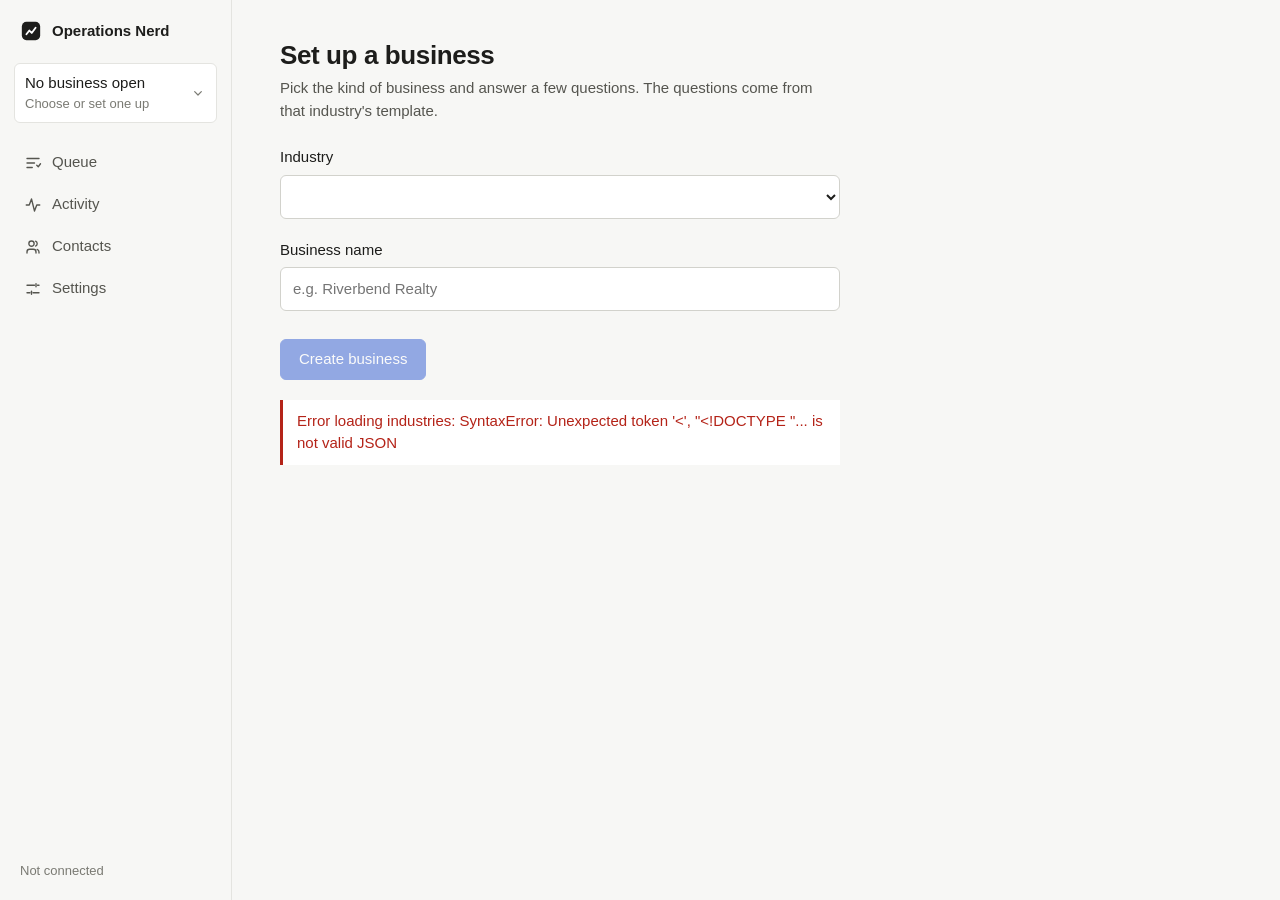
==== commit 710d765c: "Merge branch 'main' into design/operations-console-ui" ====
--- a/operations_nerd/frontend/index.html
+++ b/operations_nerd/frontend/index.html
@@ -2,134 +2,338 @@
 <html lang="en">
 <head>
 <meta charset="UTF-8">
-<title>Operations Nerd — Live State</title>
+<meta name="viewport" content="width=device-width, initial-scale=1">
+<title>Operations Nerd</title>
+<script>
+  (function () {
+    var t = localStorage.getItem('opsnerd-theme') || 'system';
+    if (t === 'system') t = window.matchMedia && window.matchMedia('(prefers-color-scheme: dark)').matches ? 'dark' : 'light';
+    document.documentElement.setAttribute('data-theme', t);
+  })();
+</script>
 <style>
-  :root {
-    --core-bg: #f4f4f2;
-    --core-border: #d8d8d4;
-    --config-bg: #fff3d6;
-    --config-border: #e8c568;
-    --new-flash: #bdf5c8;
-    --changed-flash: #fff2a3;
-    --text: #2b2b28;
-  }
-  body {
-    font-family: -apple-system, BlinkMacSystemFont, "Segoe UI", sans-serif;
-    background: #fafaf8;
-    color: var(--text);
-    margin: 0;
-    padding: 24px 32px 64px;
-  }
-  h1 { font-size: 20px; margin-bottom: 4px; }
-  .subtitle { color: #706f68; font-size: 13px; margin-bottom: 20px; }
-
-  .legend {
-    display: flex; gap: 18px; align-items: center;
-    font-size: 12px; margin-bottom: 24px; flex-wrap: wrap;
-  }
-  .legend-item { display: flex; align-items: center; gap: 6px; }
-  .swatch { width: 14px; height: 14px; border-radius: 3px; border: 1px solid #0002; }
-
-  section {
-    background: #fff; border: 1px solid #e6e5e0; border-radius: 10px;
-    padding: 18px 20px; margin-bottom: 20px;
-  }
-  section h2 { font-size: 14px; margin: 0 0 12px; text-transform: uppercase; letter-spacing: 0.04em; color: #55544d; }
-
-  label { display: block; font-size: 13px; margin: 10px 0 4px; font-weight: 600; }
-  input[type=text], input[type=number] {
-    width: 100%; max-width: 360px; padding: 7px 9px; border: 1px solid #ccc;
-    border-radius: 6px; font-size: 13px; box-sizing: border-box;
-  }
-  .checkbox-row { display: flex; gap: 14px; flex-wrap: wrap; margin-top: 4px; }
-  .checkbox-row label { display: flex; align-items: center; gap: 5px; font-weight: 400; margin: 0; }
-
-  button {
-    margin-top: 16px; padding: 8px 16px; border: none; border-radius: 6px;
-    background: #2b2b28; color: #fff; font-size: 13px; cursor: pointer;
-  }
-  button.secondary { background: #eceae3; color: #2b2b28; margin-left: 8px; }
-  button:disabled { opacity: 0.5; cursor: default; }
-
-  .errors { color: #b3261e; font-size: 13px; margin-top: 10px; }
-  .errors ul { margin: 4px 0 0; padding-left: 18px; }
-
-  table { border-collapse: collapse; width: 100%; margin-top: 8px; font-size: 12.5px; }
-  th, td { text-align: left; padding: 6px 8px; border: 1px solid var(--core-border); vertical-align: top; }
-  th { background: #f0efeb; font-weight: 600; }
-  td.core, th.core { background: var(--core-bg); }
-  td.config, th.config { background: var(--config-bg); border-color: var(--config-border); }
-  .empty-note { color: #918f86; font-size: 12.5px; font-style: italic; }
-
-  code.kv { display: block; white-space: pre-wrap; font-size: 12px; }
-
-  @keyframes flashNew { from { background-color: var(--new-flash); } to { background-color: inherit; } }
-  @keyframes flashChanged { from { background-color: var(--changed-flash); } to { background-color: inherit; } }
-  tr.row-new td { animation: flashNew 2.2s ease-out; animation-fill-mode: none; }
-  tr.row-changed td { animation: flashChanged 2.2s ease-out; animation-fill-mode: none; }
-
-  #statusLine { font-size: 12px; color: #918f86; margin-top: 4px; }
+:root {
+  --font-scale: 1;
+  --sans: -apple-system, BlinkMacSystemFont, 'Segoe UI', Roboto, 'Helvetica Neue', Arial, sans-serif;
+  --mono: ui-monospace, SFMono-Regular, Menlo, Consolas, monospace;
+  --radius: 6px;
+
+  --page: #F7F7F5; --panel: #FFFFFF; --raised: #F0F0ED;
+  --line: #E4E4E0; --line-strong: #D2D2CC;
+  --text: #1D1D1B; --text-2: #55554F; --text-3: #7A7A73;
+  --accent: #2F5BD3; --accent-text: #FFFFFF;
+  --amber: #9A5B00; --amber-bg: #FFF4DE;
+  --green: #1D7A46; --red: #B42318;
+}
+[data-theme="dark"] {
+  --page: #141413; --panel: #1C1C1A; --raised: #262624;
+  --line: #2F2F2C; --line-strong: #3E3E3A;
+  --text: #EDEDEA; --text-2: #BDBDB6; --text-3: #9C9C94;
+  --accent: #7C9CF0; --accent-text: #0E1630;
+  --amber: #F2B14C; --amber-bg: #33260F;
+  --green: #5BC48A; --red: #F07B70;
+}
+
+* { box-sizing: border-box; }
+html, body { margin: 0; height: 100%; }
+body { font-family: var(--sans); font-size: calc(15px * var(--font-scale)); line-height: 1.5; font-variant-numeric: tabular-nums; background: var(--page); color: var(--text); -webkit-font-smoothing: antialiased; }
+button, input, select { font: inherit; color: inherit; }
+h1, h2, h3 { margin: 0; font-weight: 600; letter-spacing: -0.015em; }
+a { color: var(--accent); }
+[hidden] { display: none !important; }
+
+/* ---------- shell ---------- */
+.shell { display: grid; grid-template-columns: 232px minmax(0, 1fr); min-height: 100vh; }
+.nav { border-right: 1px solid var(--line); padding: 20px 14px; display: flex; flex-direction: column; gap: 20px; position: sticky; top: 0; height: 100vh; background: var(--page); }
+.brand { display: flex; align-items: center; gap: 10px; padding: 0 6px; font-weight: 600; font-size: calc(15px * var(--font-scale)); }
+.brand svg { width: 22px; height: 22px; }
+[data-theme="dark"] .brand rect { fill: #EDEDEA; }
+[data-theme="dark"] .brand path { stroke: #141413; }
+.switcher { position: relative; }
+.switcher-btn { width: 100%; display: flex; align-items: center; justify-content: space-between; gap: 8px; padding: 8px 10px; background: var(--panel); border: 1px solid var(--line); border-radius: var(--radius); cursor: pointer; text-align: left; min-height: 44px; }
+.switcher-btn:hover { border-color: var(--line-strong); }
+.switcher-btn .name { font-weight: 500; overflow: hidden; text-overflow: ellipsis; white-space: nowrap; }
+.switcher-btn .sub { display: block; font-size: calc(13px * var(--font-scale)); color: var(--text-3); }
+.switcher-btn svg { width: 16px; height: 16px; color: var(--text-3); }
+.menu { position: absolute; left: 0; right: 0; top: calc(100% + 4px); background: var(--panel); border: 1px solid var(--line-strong); border-radius: var(--radius); box-shadow: 0 8px 24px rgba(0,0,0,.12); z-index: 30; padding: 6px; }
+.menu input { width: 100%; padding: 8px 10px; border: 1px solid var(--line); border-radius: var(--radius); background: var(--page); margin-bottom: 4px; }
+.menu-item { display: block; width: 100%; text-align: left; padding: 8px 10px; border: none; background: none; border-radius: var(--radius); cursor: pointer; min-height: 40px; }
+.menu-item:hover, .menu-item:focus-visible { background: var(--raised); outline: none; }
+.menu-item .sub { color: var(--text-3); font-size: calc(13px * var(--font-scale)); }
+.menu hr { border: none; border-top: 1px solid var(--line); margin: 6px 0; }
+.menu .open-id { display: flex; gap: 6px; padding: 4px; }
+.menu .open-id input { margin: 0; }
+
+.nav-links { display: flex; flex-direction: column; gap: 2px; }
+.nav-link { display: flex; align-items: center; gap: 10px; padding: 8px 10px; border-radius: var(--radius); border: none; background: none; cursor: pointer; color: var(--text-2); text-align: left; min-height: 40px; }
+.nav-link svg { width: 18px; height: 18px; }
+.nav-link:hover { background: var(--raised); color: var(--text); }
+.nav-link { position: relative; }
+.nav-link.active { background: var(--raised); color: var(--text); font-weight: 600; }
+.nav-link.active::before { content: ''; position: absolute; left: -14px; top: 8px; bottom: 8px; width: 3px; border-radius: 0 2px 2px 0; background: var(--text); }
+.nav-link .badge { margin-left: auto; font-size: calc(12px * var(--font-scale)); font-weight: 600; color: var(--amber); min-width: 20px; text-align: right; }
+.sync { margin-top: auto; padding: 0 6px; font-size: calc(13px * var(--font-scale)); color: var(--text-3); display: flex; align-items: center; gap: 8px; }
+.sync button { border: none; background: none; color: var(--text-2); cursor: pointer; padding: 4px 0; text-decoration: underline; text-underline-offset: 2px; }
+
+.main { min-width: 0; padding: 40px 48px 72px; max-width: 920px; }
+.view-head { display: flex; align-items: baseline; justify-content: space-between; gap: 16px; margin-bottom: 6px; }
+.view-head h1 { font-size: calc(26px * var(--font-scale)); line-height: 1.2; }
+.lede { color: var(--text-2); margin: 0 0 24px; }
+.summary { display: flex; flex-wrap: wrap; gap: 4px 0; color: var(--text-2); margin: 4px 0 32px; }
+.summary > * { white-space: nowrap; }
+.summary > * + *::before { content: '\00B7'; margin: 0 10px; color: var(--text-3); }
+.summary .attn { color: var(--amber); font-weight: 600; }
+.summary button { border: none; background: none; padding: 0; color: inherit; cursor: pointer; }
+.summary button:hover { color: var(--text); text-decoration: underline; }
+.section-title { font-size: calc(15px * var(--font-scale)); font-weight: 600; margin: 40px 0 4px; }
+.section-sub { color: var(--text-3); font-size: calc(14px * var(--font-scale)); margin: 0 0 12px; }
+.section-title + :not(.section-sub) { margin-top: 12px; }
+.muted { color: var(--text-3); }
+.small { font-size: calc(13px * var(--font-scale)); }
+
+/* ---------- buttons ---------- */
+.btn { display: inline-flex; align-items: center; justify-content: center; gap: 6px; min-height: 40px; padding: 8px 16px; border-radius: var(--radius); border: 1px solid var(--line-strong); background: var(--panel); cursor: pointer; font-weight: 500; }
+.btn:hover { background: var(--raised); }
+.btn:disabled { opacity: .5; cursor: not-allowed; }
+.btn.primary { background: var(--accent); border-color: var(--accent); color: var(--accent-text); font-weight: 500; padding: 8px 18px; }
+.btn.primary:hover { filter: brightness(1.07); }
+.btn.quiet { border-color: transparent; background: none; color: var(--text-2); }
+.btn.quiet:hover { background: var(--raised); color: var(--text); }
+.btn:focus-visible, .nav-link:focus-visible, .switcher-btn:focus-visible, input:focus-visible, select:focus-visible, summary:focus-visible { outline: 2px solid var(--accent); outline-offset: 2px; }
+
+/* ---------- review item (the one real card) ---------- */
+.review { background: var(--panel); border: 1px solid var(--line); border-radius: 8px; padding: 24px 28px 20px; margin-bottom: 20px; box-shadow: 0 1px 2px rgba(0,0,0,.04), 0 2px 8px rgba(0,0,0,.03); }
+[data-theme="dark"] .review { box-shadow: 0 1px 2px rgba(0,0,0,.3); }
+.review-head { display: flex; align-items: baseline; justify-content: space-between; gap: 16px; }
+.review-head .when { color: var(--text-3); font-size: calc(13px * var(--font-scale)); white-space: nowrap; }
+.review .eyebrow { display: flex; align-items: center; gap: 7px; font-size: calc(12.5px * var(--font-scale)); font-weight: 600; color: var(--amber); margin-bottom: 8px; }
+.review .eyebrow::before { content: ''; width: 7px; height: 7px; border-radius: 50%; background: var(--amber); flex: none; }
+.review h2 { font-size: calc(19px * var(--font-scale)); line-height: 1.3; }
+.review .meta { color: var(--text-2); font-size: calc(14px * var(--font-scale)); margin-top: 2px; }
+.review .block { margin-top: 20px; }
+.review .label { font-size: calc(13px * var(--font-scale)); font-weight: 500; color: var(--text-3); margin-bottom: 6px; }
+.quote { margin: 0; padding-left: 12px; border-left: 2px solid var(--line-strong); color: var(--text-2); white-space: pre-wrap; }
+.draft { white-space: pre-wrap; line-height: 1.6; max-width: 64ch; }
+.quote { line-height: 1.55; }
+.why { display: flex; flex-wrap: wrap; gap: 4px 20px; font-size: calc(14px * var(--font-scale)); color: var(--text-2); }
+.why .k { color: var(--text-3); margin-right: 6px; }
+.decide { display: flex; flex-wrap: wrap; align-items: center; gap: 10px; margin-top: 24px; padding-top: 18px; border-top: 1px solid var(--line); }
+.decide .note { color: var(--text-3); font-size: calc(13px * var(--font-scale)); margin-left: auto; }
+.flash { animation: flash 2.2s ease-out; }
+@keyframes flash { from { background-color: var(--amber-bg); } }
+.empty { padding: 36px 0; color: var(--text-2); border-top: 1px solid var(--line); border-bottom: 1px solid var(--line); }
+.empty strong { display: block; color: var(--text); font-weight: 600; margin-bottom: 2px; }
+
+/* ---------- plain lists ---------- */
+.rows { border-top: 1px solid var(--line); }
+.row { padding: 14px 0; border-bottom: 1px solid var(--line); display: grid; grid-template-columns: minmax(0, 1fr) auto; gap: 4px 16px; }
+.row .title { font-weight: 500; }
+.rows.timeline .row { padding-left: 24px; position: relative; }
+.rows.timeline .row::before { content: ''; position: absolute; left: 3px; top: 21px; width: 7px; height: 7px; border-radius: 50%; background: var(--line-strong); }
+.rows.timeline .row.waiting::before { background: var(--amber); }
+.rows.timeline .row.processing::before { background: none; box-shadow: inset 0 0 0 1.5px var(--text-3); }
+.row .desc { color: var(--text-2); grid-column: 1 / -1; overflow-wrap: anywhere; }
+.row .when { color: var(--text-3); font-size: calc(13px * var(--font-scale)); white-space: nowrap; }
+.row .children { grid-column: 1 / -1; margin: 8px 0 0; padding-left: 14px; border-left: 2px solid var(--line); display: flex; flex-direction: column; gap: 4px; color: var(--text-2); font-size: calc(14px * var(--font-scale)); }
+.state { font-size: calc(13px * var(--font-scale)); font-weight: 500; white-space: nowrap; }
+.state.attn { color: var(--amber); }
+.state.ok { color: var(--green); }
+.state.bad { color: var(--red); }
+.state.neutral { color: var(--text-3); }
+
+details.tech { grid-column: 1 / -1; margin-top: 4px; }
+details.tech > summary { cursor: pointer; color: var(--text-3); font-size: calc(13px * var(--font-scale)); list-style: none; display: inline-flex; align-items: center; gap: 4px; min-height: 28px; }
+details.tech > summary::-webkit-details-marker { display: none; }
+details.tech > summary::before { content: '\25B8'; font-size: calc(11px * var(--font-scale)); }
+details.tech[open] > summary::before { content: '\25BE'; }
+.code-wrapper { position: relative; margin-top: 6px; }
+.code-block { margin: 0; padding: 10px 12px; background: var(--raised); border-radius: var(--radius); font-family: var(--mono); font-size: calc(12px * var(--font-scale)); color: var(--text-2); white-space: pre-wrap; overflow-wrap: anywhere; }
+.copy-btn { position: absolute; top: 6px; right: 6px; border: 1px solid var(--line); background: var(--panel); color: var(--text-2); border-radius: var(--radius); padding: 2px 8px; font-size: calc(12px * var(--font-scale)); cursor: pointer; }
+
+details.history > summary { cursor: pointer; font-weight: 600; margin: 32px 0 10px; list-style: none; }
+details.history > summary::-webkit-details-marker { display: none; }
+details.history > summary::before { content: '\25B8'; display: inline-block; width: 16px; color: var(--text-3); }
+details.history[open] > summary::before { content: '\25BE'; }
+
+.dl { display: grid; grid-template-columns: 220px minmax(0, 1fr); border-top: 1px solid var(--line); }
+.dl > div { display: contents; }
+.dl dt, .dl dd { margin: 0; padding: 12px 0; border-bottom: 1px solid var(--line); }
+.dl dt { color: var(--text-2); }
+
+.search { width: 100%; max-width: 360px; padding: 9px 12px; border: 1px solid var(--line-strong); border-radius: var(--radius); background: var(--panel); margin-bottom: 12px; }
+.tabs { display: flex; gap: 20px; border-bottom: 1px solid var(--line); margin-bottom: 16px; }
+.tab { border: none; background: none; padding: 10px 0; margin-bottom: -1px; cursor: pointer; color: var(--text-2); border-bottom: 2px solid transparent; min-height: 44px; }
+.tab.active { color: var(--text); border-bottom-color: var(--text); font-weight: 500; }
+.seg { display: inline-flex; border: 1px solid var(--line-strong); border-radius: var(--radius); overflow: hidden; }
+.seg button { border: none; background: var(--panel); padding: 7px 14px; cursor: pointer; min-height: 36px; }
+.seg button + button { border-left: 1px solid var(--line-strong); }
+.seg button.on { background: var(--text); color: var(--page); font-weight: 500; }
+
+/* ---------- setup ---------- */
+.setup { max-width: 560px; }
+.field { margin-bottom: 20px; }
+.field > label, #questionsContainer > label { display: block; font-weight: 500; margin-bottom: 6px; }
+#questionsContainer > label { margin-top: 20px; }
+#questionsContainer > label:first-child { margin-top: 0; }
+input[type=text], input[type=number], select { width: 100%; min-height: 44px; padding: 9px 12px; border: 1px solid var(--line-strong); border-radius: var(--radius); background: var(--panel); }
+.checkbox-row { display: flex; flex-direction: column; gap: 2px; }
+.checkbox-row label { display: flex; align-items: center; gap: 10px; min-height: 40px; cursor: pointer; }
+.checkbox-row input, .q-boolean { width: 18px; height: 18px; accent-color: var(--accent); margin: 0; }
+.bool-row { display: flex; align-items: center; gap: 10px; min-height: 40px; }
+.errors:empty { display: none; }
+.errors { margin: 0 0 20px; padding: 10px 14px; border-left: 3px solid var(--red); background: var(--panel); color: var(--red); }
+.errors ul { margin: 6px 0 0; padding-left: 18px; }
+.form-actions { display: flex; gap: 10px; align-items: center; margin-top: 28px; }
+
+/* ---------- mobile ---------- */
+.tabbar, .mobile-top { display: none; }
+@media (max-width: 820px) {
+  .shell { grid-template-columns: minmax(0, 1fr); }
+  .nav { display: none; }
+  .mobile-top { display: block; position: sticky; top: 0; z-index: 20; background: var(--page); border-bottom: 1px solid var(--line); padding: 10px 16px; }
+  .mobile-top .brand { padding: 0 0 8px; }
+  .main { padding: 24px 16px 96px; }
+  .summary { gap: 2px 16px; }
+  .summary > * + *::before { content: none; }
+  .tabbar { display: grid; grid-template-columns: repeat(4, 1fr); position: fixed; left: 0; right: 0; bottom: 0; z-index: 20; background: var(--panel); border-top: 1px solid var(--line); padding-bottom: env(safe-area-inset-bottom); }
+  .tabbar button { border: none; background: none; display: flex; flex-direction: column; align-items: center; gap: 2px; padding: 8px 0; min-height: 56px; color: var(--text-3); font-size: calc(12px * var(--font-scale)); cursor: pointer; position: relative; }
+  .tabbar button svg { width: 20px; height: 20px; }
+  .tabbar button { position: relative; }
+  .tabbar button.active { color: var(--text); font-weight: 600; }
+  .tabbar button.active::before { content: ''; position: absolute; top: -1px; left: 30%; right: 30%; height: 2px; background: var(--text); border-radius: 0 0 2px 2px; }
+  .tabbar .badge { position: absolute; top: 6px; left: calc(50% + 8px); background: var(--amber); color: var(--page); border-radius: 9px; min-width: 18px; padding: 0 5px; font-size: calc(11px * var(--font-scale)); font-weight: 600; }
+  .review { padding: 18px 16px 16px; }
+  .review-head { flex-direction: column; gap: 2px; }
+  .why { flex-direction: column; gap: 2px; }
+  .decide .btn { flex: 1; min-height: 44px; }
+  .decide .note { margin-left: 0; width: 100%; }
+  .dl { grid-template-columns: minmax(0, 1fr); }
+  .dl dt { padding-bottom: 0; border-bottom: none; font-size: calc(13px * var(--font-scale)); }
+  .dl dd { padding-top: 2px; }
+  .summary { margin-bottom: 20px; }
+  .view-head h1 { font-size: calc(21px * var(--font-scale)); }
+}
+@media (prefers-reduced-motion: reduce) { * { animation: none !important; transition: none !important; } }
+@media print {
+  .nav, .tabbar, .mobile-top, .decide, .copy-btn, .sync { display: none !important; }
+  .shell { display: block; }
+  body, .review { background: #FFFFFF !important; }
+  * { color: #1D1D1B !important; }
+}
 </style>
 </head>
 <body>
-
-<h1>Operations Nerd — Live State</h1>
-<div class="subtitle">Setup Questionnaire → business creation → live database state. Nothing here is real-estate-specific code, the questions and config fields come entirely from the loaded Config Pack.</div>
-
-<div class="legend">
-  <div class="legend-item"><span class="swatch" style="background:var(--core-bg);border-color:var(--core-border)"></span> Core engine (same for every industry)</div>
-  <div class="legend-item"><span class="swatch" style="background:var(--config-bg);border-color:var(--config-border)"></span> Config Pack data (industry-specific)</div>
-  <div class="legend-item"><span class="swatch" style="background:var(--new-flash)"></span> Just created</div>
-  <div class="legend-item"><span class="swatch" style="background:var(--changed-flash)"></span> Just changed</div>
+<main id="ui-content">
+<div class="shell">
+
+  <nav class="nav" aria-label="Main">
+    <div class="brand">
+      <svg viewBox="0 0 24 24" aria-hidden="true"><rect x="2" y="2" width="20" height="20" rx="5" fill="#1D1D1B"/><path d="M7 15.5l3.2-4 2.6 2.6L17 8.5" fill="none" stroke="#FFFFFF" stroke-width="2" stroke-linecap="round" stroke-linejoin="round"/></svg>
+      Operations Nerd
+    </div>
+    <div class="switcher" data-switcher></div>
+    <div class="nav-links" id="navLinks"></div>
+    <div class="sync"><span id="statusLine">Not connected</span><button id="pauseBtn" hidden>Pause</button></div>
+  </nav>
+
+  <div class="mobile-top">
+    <div class="brand">
+      <svg viewBox="0 0 24 24" aria-hidden="true"><rect x="2" y="2" width="20" height="20" rx="5" fill="#1D1D1B"/><path d="M7 15.5l3.2-4 2.6 2.6L17 8.5" fill="none" stroke="#FFFFFF" stroke-width="2" stroke-linecap="round" stroke-linejoin="round"/></svg>
+      Operations Nerd
+    </div>
+    <div class="switcher" data-switcher></div>
+  </div>
+
+  <div class="main">
+
+    <!-- Queue: the main workspace -->
+    <section id="view-queue" data-view="queue" hidden>
+      <div class="view-head"><h1>Needs review</h1></div>
+      <p class="summary" id="summaryLine"></p>
+      <div id="draftedActionsTable"></div>
+    </section>
+
+    <!-- Activity -->
+    <section id="view-activity" data-view="activity" hidden>
+      <div class="view-head"><h1>Activity</h1></div>
+      <p class="lede">Incoming messages and what happened with each one, newest first.</p>
+      <div id="eventsTable"></div>
+    </section>
+
+    <!-- Records -->
+    <section id="view-records" data-view="records" hidden>
+      <div class="view-head"><h1>Contacts</h1></div>
+      <div class="tabs" role="tablist">
+        <button class="tab active" data-tab="contacts" role="tab">People</button>
+        <button class="tab" data-tab="followups" role="tab">Follow-ups</button>
+      </div>
+      <div data-tabpanel="contacts">
+        <input type="search" class="search" id="contactSearch" placeholder="Search by name, email or phone" aria-label="Search contacts">
+        <div id="contactsTable"></div>
+      </div>
+      <div data-tabpanel="followups" hidden>
+        <div id="followUpsTable"></div>
+      </div>
+    </section>
+
+    <!-- Settings -->
+    <section id="view-settings" data-view="settings" hidden>
+      <div class="view-head"><h1>Settings</h1></div>
+      <h2 class="section-title">Business profile</h2>
+      <p class="section-sub">What the assistant knows about this business when it drafts replies.</p>
+      <div id="businessCard"></div>
+      <h2 class="section-title">Automation</h2>
+      <p class="section-sub">Which drafted actions go out on their own, and which wait for someone to approve them.</p>
+      <div id="approvalPoliciesTable"></div>
+      <h2 class="section-title">Appearance</h2>
+      <p class="section-sub">Saved on this device.</p>
+      <div class="seg" id="themeSeg" role="group" aria-label="Theme">
+        <button data-theme-opt="system">System</button><button data-theme-opt="light">Light</button><button data-theme-opt="dark">Dark</button>
+      </div>
+      <h2 class="section-title">Technical details</h2>
+      <div id="techDetails"></div>
+    </section>
+
+    <!-- Setup (onboarding) -->
+    <section id="view-setup" data-view="setup" hidden>
+      <div class="setup">
+        <div class="view-head"><h1>Set up a business</h1></div>
+        <p class="lede">Pick the kind of business and answer a few questions. The questions come from that industry's template.</p>
+        <div class="field">
+          <label for="packId">Industry</label>
+          <select id="packId"></select>
+        </div>
+        <div class="field">
+          <label for="businessName">Business name</label>
+          <input type="text" id="businessName" placeholder="e.g. Riverbend Realty" autocomplete="off">
+        </div>
+        <div id="questionsContainer"></div>
+        <div class="form-actions">
+          <button class="btn primary" id="submitBtn" disabled>Create business</button>
+          <button class="btn quiet" id="cancelSetupBtn" hidden>Cancel</button>
+        </div>
+        <div class="errors" id="formErrors" role="alert" style="margin-top:20px"></div>
+      </div>
+    </section>
+
+  </div>
 </div>
 
-<section id="setup">
-  <h2>Setup Questionnaire</h2>
-  <label>Config Pack id</label>
-  <select id="packId"></select>
-  <label>Business name</label>
-  <input type="text" id="businessName" placeholder="e.g. Riverbend Realty">
-
-  <div id="questionsContainer"></div>
-
-  <div class="errors" id="formErrors"></div>
-  <button id="loadPackBtn">Load questionnaire</button>
-  <button id="submitBtn" class="secondary" disabled>Create business</button>
-
-  <label style="margin-top:20px;">View existing business</label>
-  <input type="number" id="viewBusinessId" placeholder="Business ID">
-  <button id="viewBusinessBtn" class="secondary">View business</button>
-</section>
-
-<section id="stateSection" style="display:none;">
-  <h2>Live System State</h2>
-  <div id="businessCard"></div>
-  <div id="statusLine"></div>
-  <button id="pauseBtn" class="secondary">Pause auto-refresh</button>
-  <button id="refreshBtn" class="secondary">Refresh now</button>
-
-  <h2 style="margin-top:22px;">Contacts</h2>
-  <div id="contactsTable"></div>
-
-  <h2 style="margin-top:22px;">Follow-ups</h2>
-  <div id="followUpsTable"></div>
-
-  <h2 style="margin-top:22px;">Events</h2>
-  <div id="eventsTable"></div>
-
-  <h2 style="margin-top:22px;">Drafted Actions</h2>
-  <div id="draftedActionsTable"></div>
-
-  <h2 style="margin-top:22px;">Approval Policies</h2>
-  <div id="approvalPoliciesTable"></div>
-</section>
+<nav class="tabbar" id="tabBar" aria-label="Main"></nav>
+</main>
 
 <script>
 let currentPack = null;
 let businessId = null;
 let prevState = null;
+let lastJson = null;
 let pollTimer = null;
 let paused = false;
+let lastUpdated = null;
+let view = 'queue';
+const packNames = {};
+function industryName(id) { return packNames[id] || sentence(id); }
+const openDetails = new Set();
 
 const $ = (id) => document.getElementById(id);
 
@@ -147,9 +351,7 @@
     }
   }
   if (opts.on) {
-    for (const [evt, fn] of Object.entries(opts.on)) {
-      node.addEventListener(evt, fn);
-    }
+    for (const [evt, fn] of Object.entries(opts.on)) node.addEventListener(evt, fn);
   }
   if (opts.children) {
     for (const c of opts.children) {
@@ -163,67 +365,302 @@
 // Clears a container and replaces its children in one call.
 function setChildren(container, children) {
   container.replaceChildren();
-  for (const c of children) container.appendChild(c);
-}
-
-// ---------- questionnaire ----------
+  for (const c of children) {
+    if (c == null) continue;
+    container.appendChild(typeof c === 'string' ? document.createTextNode(c) : c);
+  }
+}
+
+// Icons come from fixed path data in this file, never from server strings.
+const ICONS = {
+  queue: ['M4 6h16', 'M4 12h10', 'M4 18h7', 'M17 15l2 2 3-4'],
+  activity: ['M3 12h4l3-8 4 16 3-8h4'],
+  records: ['M16 20v-1.5a3.5 3.5 0 0 0-3.5-3.5h-5A3.5 3.5 0 0 0 4 18.5V20', 'M10 4a3.5 3.5 0 1 1 0 7 3.5 3.5 0 0 1 0-7z', 'M20 20v-1.5a3.5 3.5 0 0 0-2.5-3.35', 'M15.5 4.3a3.5 3.5 0 0 1 0 6.4'],
+  settings: ['M4 7h10', 'M18 7h2', 'M4 17h4', 'M12 17h8', 'M16 5v4', 'M10 15v4'],
+  chevron: ['M7 10l5 5 5-5'],
+};
+function icon(name) {
+  const NS = 'http://www.w3.org/2000/svg';
+  const svg = document.createElementNS(NS, 'svg');
+  for (const [k, v] of Object.entries({ viewBox: '0 0 24 24', fill: 'none', stroke: 'currentColor', 'stroke-width': '1.8', 'stroke-linecap': 'round', 'stroke-linejoin': 'round', 'aria-hidden': 'true' })) svg.setAttribute(k, v);
+  for (const d of ICONS[name] || []) {
+    const p = document.createElementNS(NS, 'path');
+    p.setAttribute('d', d);
+    svg.appendChild(p);
+  }
+  return svg;
+}
+
+// ---------- wording helpers ----------
+
+function sentence(key) {
+  const s = String(key ?? '').replace(/_/g, ' ').trim();
+  return s ? s[0].toUpperCase() + s.slice(1) : s;
+}
+function words(key) { return String(key ?? '').replace(/_/g, ' '); }
+
+function settingValue(key, v) {
+  if (v === null || v === undefined || v === '') return 'Not set';
+  if (Array.isArray(v)) return sentence(v.map(words).join(', '));
+  if (typeof v === 'boolean') return v ? 'Yes' : 'No';
+  if (typeof v === 'number' && /_days$/.test(key)) return `${v} ${v === 1 ? 'day' : 'days'}`;
+  if (typeof v === 'object') return JSON.stringify(v);
+  const str = String(v);
+  return /^[a-z0-9]+(_[a-z0-9]+)+$/.test(str) ? words(str) : str;
+}
+function settingLabel(key) {
+  return sentence(String(key).replace(/_days$/, '')).replace(/follow up/i, m => m.replace(' ', '-'));
+}
+
+// SQLite datetime('now') is UTC without a zone marker.
+function parseTs(s) {
+  if (!s) return null;
+  const d = new Date(String(s).replace(' ', 'T') + (/[zZ+]/.test(s) ? '' : 'Z'));
+  return isNaN(d) ? null : d;
+}
+function niceTime(s) {
+  const d = parseTs(s);
+  if (!d) return '';
+  const t = d.toLocaleTimeString([], { hour: 'numeric', minute: '2-digit' });
+  const today = new Date(); const y = new Date(); y.setDate(today.getDate() - 1);
+  if (d.toDateString() === today.toDateString()) return `today at ${t}`;
+  if (d.toDateString() === y.toDateString()) return `yesterday at ${t}`;
+  return `${d.toLocaleDateString([], { month: 'short', day: 'numeric' })} at ${t}`;
+}
+function capTime(s) { const t = niceTime(s); return t.charAt(0).toUpperCase() + t.slice(1); }
+function timeEl(s, prefix = '') {
+  const d = parseTs(s);
+  return el('span', { className: 'when', text: prefix ? prefix + niceTime(s) : capTime(s), attrs: { title: d ? d.toLocaleString() : null } });
+}
+function dueText(dateStr) {
+  if (!dateStr) return 'No due date';
+  const d = new Date(dateStr + 'T00:00:00');
+  if (isNaN(d)) return `Due ${dateStr}`;
+  const today = new Date(); today.setHours(0, 0, 0, 0);
+  const days = Math.round((d - today) / 86400000);
+  if (days === 0) return 'Due today';
+  if (days === 1) return 'Due tomorrow';
+  if (days < 0) return `Overdue by ${-days} ${-days === 1 ? 'day' : 'days'}`;
+  return `Due in ${days} days`;
+}
+
+const ACTION_STATE = {
+  pending_approval: ['Waiting for approval', 'attn'],
+  approved: ['Approved', 'ok'],
+  auto_approved: ['Sent automatically', 'ok'],
+  sent: ['Sent', 'ok'],
+  rejected: ['Rejected', 'bad'],
+};
+function stateEl(status) {
+  const [text, cls] = ACTION_STATE[status] || [sentence(status || 'unknown'), 'neutral'];
+  return el('span', { className: `state ${cls}`, text });
+}
+
+function contactName(state, contactId) {
+  if (contactId == null) return null;
+  const c = (state.contacts || []).find(x => x.id === contactId);
+  return c ? c.name : `Contact ${contactId}`;
+}
+
+function techDetails(key, obj) {
+  const d = el('details', { className: 'tech', children: [
+    el('summary', { text: 'Technical details' }),
+    codeBlock(JSON.stringify(obj, null, 2)),
+  ]});
+  if (openDetails.has(key)) d.open = true;
+  d.addEventListener('toggle', () => { d.open ? openDetails.add(key) : openDetails.delete(key); });
+  return d;
+}
+function codeBlock(text) {
+  const pre = el('pre', { className: 'code-block', text });
+  return el('div', { className: 'code-wrapper', children: [
+    pre,
+    el('button', { className: 'copy-btn', text: 'Copy', on: { click: (e) => {
+      navigator.clipboard?.writeText(pre.textContent);
+      e.target.textContent = 'Copied'; setTimeout(() => { e.target.textContent = 'Copy'; }, 1200);
+    }}}),
+  ]});
+}
+
+// ---------- navigation ----------
+
+const VIEWS = [
+  { id: 'queue', label: 'Queue', icon: 'queue' },
+  { id: 'activity', label: 'Activity', icon: 'activity' },
+  { id: 'records', label: 'Contacts', icon: 'records' },
+  { id: 'settings', label: 'Settings', icon: 'settings' },
+];
+function buildNav() {
+  const mk = (cls) => VIEWS.map(v => el('button', {
+    className: cls, attrs: { 'data-nav': v.id },
+    on: { click: () => showView(v.id) },
+    children: [icon(v.icon), el('span', { text: v.label }), el('span', { className: 'badge', attrs: { 'data-badge': v.id } })],
+  }));
+  setChildren($('navLinks'), mk('nav-link'));
+  setChildren($('tabBar'), mk(''));
+}
+function showView(id) {
+  if (!businessId && id !== 'setup') id = 'setup';
+  view = id;
+  document.querySelectorAll('[data-view]').forEach(s => { s.hidden = s.dataset.view !== id; });
+  document.querySelectorAll('[data-nav]').forEach(b => b.classList.toggle('active', b.dataset.nav === id));
+  $('cancelSetupBtn').hidden = !businessId;
+  window.scrollTo(0, 0);
+}
+function setBadges(pending) {
+  document.querySelectorAll('[data-badge]').forEach(b => {
+    b.textContent = b.dataset.badge === 'queue' && pending ? String(pending) : '';
+    b.hidden = !(b.dataset.badge === 'queue' && pending);
+  });
+}
+
+document.querySelectorAll('.tab').forEach(t => t.addEventListener('click', () => {
+  document.querySelectorAll('.tab').forEach(x => x.classList.toggle('active', x === t));
+  document.querySelectorAll('[data-tabpanel]').forEach(p => { p.hidden = p.dataset.tabpanel !== t.dataset.tab; });
+}));
+
+// ---------- business switcher ----------
+// There is no "list businesses" endpoint, so the switcher remembers the
+// businesses opened in this browser and still allows opening one by ID.
+
+function recentBusinesses() {
+  try { return JSON.parse(localStorage.getItem('opsnerd-recent') || '[]'); } catch { return []; }
+}
+function rememberBusiness(b) {
+  const list = recentBusinesses().filter(x => String(x.id) !== String(b.id));
+  list.unshift({ id: b.id, name: b.name, industry: b.industry_pack });
+  localStorage.setItem('opsnerd-recent', JSON.stringify(list.slice(0, 12)));
+}
+
+function renderSwitchers(business) {
+  document.querySelectorAll('[data-switcher]').forEach(host => {
+    const btn = el('button', { className: 'switcher-btn', attrs: { 'aria-haspopup': 'true', 'aria-expanded': 'false' }, children: [
+      el('span', { attrs: { style: 'min-width:0' }, children: [
+        el('span', { className: 'name', text: business ? business.name : 'No business open' }),
+        el('span', { className: 'sub', text: business ? industryName(business.industry_pack) : 'Choose or set one up' }),
+      ]}),
+      icon('chevron'),
+    ]});
+    btn.addEventListener('click', (e) => { e.stopPropagation(); toggleMenu(host, btn); });
+    setChildren(host, [btn]);
+  });
+}
+
+function toggleMenu(host, btn) {
+  const existing = host.querySelector('.menu');
+  document.querySelectorAll('.menu').forEach(m => m.remove());
+  document.querySelectorAll('.switcher-btn').forEach(b => b.setAttribute('aria-expanded', 'false'));
+  if (existing) return;
+  btn.setAttribute('aria-expanded', 'true');
+
+  const list = el('div');
+  const filter = el('input', { attrs: { type: 'search', placeholder: 'Find a business', 'aria-label': 'Find a business' } });
+  const drawList = () => {
+    const q = filter.value.trim().toLowerCase();
+    const items = recentBusinesses().filter(b => !q || String(b.name).toLowerCase().includes(q));
+    setChildren(list, items.length ? items.map(b => el('button', { className: 'menu-item', on: { click: () => { closeMenus(); openBusiness(b.id); } }, children: [
+      el('div', { text: b.name }), el('div', { className: 'sub', text: industryName(b.industry) }),
+    ]})) : [el('div', { className: 'menu-item sub', text: q ? 'No match in recent businesses' : 'No recent businesses yet' })]);
+  };
+  filter.addEventListener('input', drawList);
+  drawList();
+
+  const idInput = el('input', { attrs: { type: 'number', id: 'viewBusinessId', min: '1', placeholder: 'ID', 'aria-label': 'Business ID' } });
+  const idErr = el('div', { className: 'small', attrs: { style: 'color:var(--red);padding:0 8px' } });
+  const go = async () => {
+    const id = idInput.value.trim();
+    if (!id) { idErr.textContent = 'Enter a business ID.'; return; }
+    const ok = await openBusiness(id, idErr);
+    if (ok) closeMenus();
+  };
+  idInput.addEventListener('keydown', e => { if (e.key === 'Enter') go(); });
+
+  const menu = el('div', { className: 'menu', on: { click: e => e.stopPropagation() }, children: [
+    filter, list, el('hr'),
+    el('div', { className: 'open-id', children: [idInput, el('button', { className: 'btn', attrs: { id: 'viewBusinessBtn' }, text: 'Open', on: { click: go } })] }),
+    idErr,
+    el('hr'),
+    el('button', { className: 'menu-item', text: 'Set up a new business', on: { click: () => { closeMenus(); showView('setup'); } } }),
+  ]});
+  host.appendChild(menu);
+  filter.focus();
+}
+function closeMenus() {
+  document.querySelectorAll('.menu').forEach(m => m.remove());
+  document.querySelectorAll('.switcher-btn').forEach(b => b.setAttribute('aria-expanded', 'false'));
+}
+document.addEventListener('click', closeMenus);
+document.addEventListener('keydown', e => { if (e.key === 'Escape') closeMenus(); });
+
+async function openBusiness(id, errTarget) {
+  const resp = await fetch(`/businesses/${id}/state`);
+  if (!resp.ok) {
+    const body = await resp.json().catch(() => ({}));
+    const msg = `Could not open business ${id}: ${body.detail || resp.statusText}`;
+    if (errTarget) errTarget.textContent = msg; else $('formErrors').textContent = msg;
+    return false;
+  }
+  businessId = id;
+  prevState = null; lastJson = null;
+  localStorage.setItem('opsnerd-last', String(id));
+  showView('queue');
+  startPolling();
+  return true;
+}
+
+// ---------- setup questionnaire ----------
 
 async function loadPackOptions() {
   const select = $('packId');
   try {
     const resp = await fetch('/packs');
     const packs = await resp.json();
-    // Build option nodes (not string concatenation) so pack-controlled
+    // Option nodes, not string concatenation, so pack-controlled
     // display_name can't be parsed as HTML.
-    setChildren(select, packs.map(p =>
-      el('option', { attrs: { value: p.id }, text: p.display_name })
-    ));
+    for (const p of packs) packNames[p.id] = p.display_name;
+    if (prevState) renderSwitchers(prevState.business);
+    setChildren(select, packs.map(p => el('option', { attrs: { value: p.id }, text: p.display_name })));
+    await loadQuestionnaire();
   } catch (e) {
-    $('formErrors').textContent = `Error loading packs: ${e}`;
-  }
-}
-loadPackOptions();
-
-$('loadPackBtn').addEventListener('click', async () => {
+    $('formErrors').textContent = `Error loading industries: ${e}`;
+  }
+}
+
+async function loadQuestionnaire() {
   const packId = $('packId').value.trim();
   $('formErrors').replaceChildren();
+  $('submitBtn').disabled = true;
+  if (!packId) return;
   try {
     const resp = await fetch(`/packs/${packId}/questionnaire`);
     if (!resp.ok) {
       const body = await resp.json();
-      $('formErrors').textContent = `Failed to load pack: ${body.detail}`;
+      $('formErrors').textContent = `Could not load the questions: ${body.detail}`;
       return;
     }
-    const data = await resp.json();
-    currentPack = data;
-    renderQuestions(data.questions);
+    currentPack = await resp.json();
+    renderQuestions(currentPack.questions);
     $('submitBtn').disabled = false;
   } catch (e) {
     $('formErrors').textContent = `Error: ${e}`;
   }
-});
+}
+$('packId').addEventListener('change', loadQuestionnaire);
 
 function renderQuestions(questions) {
   const container = $('questionsContainer');
   container.replaceChildren();
   for (const q of questions) {
-    const label = document.createElement('label');
-    label.textContent = q.label;
+    const inputId = `q-${q.id}`;
+    const label = el('label', { text: q.label, attrs: { for: q.type === 'multiselect' ? null : inputId } });
     container.appendChild(label);
 
     if (q.type === 'multiselect') {
-      const row = document.createElement('div');
-      row.className = 'checkbox-row';
+      const row = el('div', { className: 'checkbox-row', attrs: { role: 'group', 'aria-label': q.label } });
       for (const opt of q.options || []) {
-        const cbLabel = document.createElement('label');
-        const cb = document.createElement('input');
-        cb.type = 'checkbox';
-        cb.value = opt;
+        const cb = el('input', { className: 'q-multiselect', attrs: { type: 'checkbox', value: opt } });
         cb.dataset.qid = q.id;
-        cb.className = 'q-multiselect';
-        cbLabel.appendChild(cb);
-        cbLabel.append(' ' + opt);
-        row.appendChild(cbLabel);
+        row.appendChild(el('label', { children: [cb, sentence(opt)] }));
       }
       container.appendChild(row);
     } else if (q.type === 'select') {
@@ -244,17 +681,13 @@
       }
       container.appendChild(select);
     } else if (q.type === 'boolean') {
-      const cb = document.createElement('input');
-      cb.type = 'checkbox';
+      const cb = el('input', { className: 'q-boolean', attrs: { type: 'checkbox', id: inputId } });
       cb.dataset.qid = q.id;
-      cb.className = 'q-boolean';
-      container.appendChild(cb);
+      container.appendChild(el('div', { className: 'bool-row', children: [cb, el('span', { className: 'muted', text: 'Yes' })] }));
     } else {
-      const input = document.createElement('input');
-      input.type = q.type === 'number' ? 'number' : 'text';
+      const input = el('input', { className: 'q-input', attrs: { type: q.type === 'number' ? 'number' : 'text', id: inputId } });
       input.dataset.qid = q.id;
       input.dataset.qtype = q.type;
-      input.className = 'q-input';
       container.appendChild(input);
     }
   }
@@ -269,8 +702,7 @@
   });
   const multiGroups = {};
   document.querySelectorAll('.q-multiselect:checked').forEach(el => {
-    const qid = el.dataset.qid;
-    (multiGroups[qid] ||= []).push(el.value);
+    (multiGroups[el.dataset.qid] ||= []).push(el.value);
   });
   Object.assign(answers, multiGroups);
   document.querySelectorAll('.q-select').forEach(el => {
@@ -291,77 +723,69 @@
   const packId = $('packId').value.trim();
   if (!name) { $('formErrors').textContent = 'Business name is required.'; return; }
 
-  const answers = collectAnswers();
   try {
     const resp = await fetch('/businesses', {
       method: 'POST',
-      headers: {'Content-Type': 'application/json'},
-      body: JSON.stringify({ name, industry_pack: packId, answers }),
+      headers: { 'Content-Type': 'application/json' },
+      body: JSON.stringify({ name, industry_pack: packId, answers: collectAnswers() }),
     });
     const body = await resp.json();
     if (!resp.ok) {
-      // Build the error block with DOM nodes so server-supplied strings
-      // (validation issues, error detail) are rendered as text, not HTML.
+      // DOM nodes, so server-supplied strings render as text.
       const issues = body.detail?.issues || [String(body.detail)];
-      const errList = el('ul', { children: issues.map(i => el('li', { text: String(i) })) });
       setChildren($('formErrors'), [
-        el('strong', { text: 'Could not create business:' }),
-        errList,
+        el('strong', { text: 'Could not create the business:' }),
+        el('ul', { children: issues.map(i => el('li', { text: String(i) })) }),
       ]);
       return;
     }
-    businessId = body.business_id;
-    $('stateSection').style.display = 'block';
-    startPolling();
+    await openBusiness(body.business_id);
   } catch (e) {
     $('formErrors').textContent = `Error: ${e}`;
   }
 });
-
-// ---------- state view ----------
+$('cancelSetupBtn').addEventListener('click', () => showView('queue'));
+
+// ---------- polling ----------
 
 $('pauseBtn').addEventListener('click', () => {
   paused = !paused;
-  $('pauseBtn').textContent = paused ? 'Resume auto-refresh' : 'Pause auto-refresh';
-});
-$('refreshBtn').addEventListener('click', fetchState);
-
-$('viewBusinessBtn').addEventListener('click', async () => {
-  $('formErrors').replaceChildren();
-  const id = $('viewBusinessId').value.trim();
-  if (!id) { $('formErrors').textContent = 'Enter a business ID.'; return; }
-
-  const resp = await fetch(`/businesses/${id}/state`);
-  if (!resp.ok) {
-    const body = await resp.json().catch(() => ({}));
-    $('formErrors').textContent = `Could not load business ${id}: ${body.detail || resp.statusText}`;
-    return;
-  }
-
-  businessId = id;
-  prevState = null;
-  $('stateSection').style.display = 'block';
-  startPolling();
+  $('pauseBtn').textContent = paused ? 'Resume' : 'Pause';
+  updateSync();
+  if (!paused) fetchState();
 });
 
 function startPolling() {
   fetchState();
   if (pollTimer) clearInterval(pollTimer);
-  pollTimer = setInterval(() => { if (!paused) fetchState(); }, 2500);
+  pollTimer = setInterval(() => { if (!paused) fetchState(); updateSync(); }, 2500);
+  $('pauseBtn').hidden = false;
+}
+
+function updateSync() {
+  if (!businessId) { $('statusLine').textContent = 'Not connected'; return; }
+  if (paused) { $('statusLine').textContent = 'Updates paused'; return; }
+  if (!lastUpdated) { $('statusLine').textContent = 'Connecting'; return; }
+  const secs = Math.round((Date.now() - lastUpdated) / 1000);
+  $('statusLine').textContent = secs < 10 ? 'Updated just now' : `Updated ${secs}s ago`;
+  $('statusLine').title = `Last refreshed: ${new Date(lastUpdated).toLocaleTimeString()}`;
 }
 
 async function fetchState() {
   if (!businessId) return;
   const resp = await fetch(`/businesses/${businessId}/state`);
   if (!resp.ok) {
-    const body = await resp.json().catch(() => ({}));
-    $('formErrors').textContent = `Could not load business ${businessId}: ${body.detail || resp.statusText}`;
+    $('statusLine').textContent = 'Could not reach the server';
     return;
   }
   const state = await resp.json();
+  lastUpdated = Date.now();
+  updateSync();
+  const json = JSON.stringify(state);
+  if (json === lastJson) return;   // nothing changed, keep the page still
   render(state);
   prevState = state;
-  $('statusLine').textContent = `Last refreshed: ${new Date().toLocaleTimeString()}`;
+  lastJson = json;
 }
 
 function diffIds(prevList, newList) {
@@ -371,136 +795,231 @@
     if (!prevById.has(row.id)) newIds.add(row.id);
     else if (prevById.get(row.id) !== JSON.stringify(row)) changedIds.add(row.id);
   }
-  return { newIds, changedIds };
-}
-
-function rowClass(id, diff) {
-  if (diff.newIds.has(id)) return 'row-new';
-  if (diff.changedIds.has(id)) return 'row-changed';
-  return '';
-}
+  return { newIds, changedIds, hasPrev: !!prevList };
+}
+function flashClass(id, diff) {
+  return diff.hasPrev && (diff.newIds.has(id) || diff.changedIds.has(id)) ? ' flash' : '';
+}
+
+// ---------- render ----------
 
 function render(state) {
-  renderBusinessCard(state.business);
-  renderTable('contactsTable', state.contacts, prevState?.contacts,
-    ['id','name','email','phone','status'], ['extension_data']);
-  renderTable('followUpsTable', state.follow_ups, prevState?.follow_ups,
-    ['id','contact_id','type','status','due_date','notes'], ['extension_data']);
-  renderTable('eventsTable', state.events, prevState?.events,
-    ['id','contact_id','source','processed','received_at','raw_content'], ['parsed_data']);
-  renderDraftedActionsTable(state.drafted_actions, prevState?.drafted_actions);
-  renderTable('approvalPoliciesTable', state.approval_policies, prevState?.approval_policies,
-    ['id','action_type','auto_approve'], []);
-}
-
-function renderBusinessCard(business) {
-  const container = $('businessCard');
-  const changed = prevState && JSON.stringify(prevState.business) !== JSON.stringify(business);
-  container.className = changed ? 'row-changed' : '';
-
-  const cell = (cls, text) => el('td', { className: cls, text });
-  const header = (cls, text) => el('th', { className: cls, text });
-
-  const table = el('table', { children: [
-    el('tr', { children: [
-      header('core', 'id'), cell('core', business.id),
-      header('core', 'name'), cell('core', business.name),
+  rememberBusiness(state.business);
+  renderSwitchers(state.business);
+  const pending = state.drafted_actions.filter(a => a.status === 'pending_approval');
+  setBadges(pending.length);
+  renderSummary(state, pending.length);
+  renderQueue(state, prevState?.drafted_actions);
+  renderActivity(state, prevState?.events);
+  renderContacts(state);
+  renderFollowUps(state);
+  renderSettings(state);
+}
+
+function renderSummary(state, pending) {
+  const queued = state.events.filter(e => !e.processed).length;
+  const active = state.contacts.filter(c => c.status === 'active').length;
+  const open = state.follow_ups.filter(f => f.status === 'pending').length;
+  const link = (text, v) => el('button', { text, on: { click: () => showView(v) } });
+  setChildren($('summaryLine'), [
+    el('span', { className: pending ? 'attn' : '', text: pending ? `${pending} ${pending === 1 ? 'needs' : 'need'} approval` : 'Nothing waiting on you' }),
+    link(`${state.events.length} ${state.events.length === 1 ? 'message' : 'messages'}${queued ? `, ${queued} still processing` : ''}`, 'activity'),
+    link(`${active} active ${active === 1 ? 'contact' : 'contacts'}`, 'records'),
+    link(`${open} open ${open === 1 ? 'follow-up' : 'follow-ups'}`, 'records'),
+  ]);
+}
+
+function reviewItem(state, action, diff) {
+  const event = state.events.find(e => e.id === action.event_id);
+  const who = contactName(state, action.contact_id);
+  const payload = action.payload ?? {};
+  const body = typeof payload.body === 'string' ? payload.body : null;
+  const others = Object.entries(payload).filter(([k]) => k !== 'body');
+  const parsed = event?.parsed_data || {};
+  const reasons = Object.entries(parsed).filter(([k, v]) => k !== 'action_type' && v !== null && v !== '');
+
+  return el('article', { className: 'review' + flashClass(action.id, diff), children: [
+    el('div', { className: 'eyebrow', text: 'Waiting for your approval' }),
+    el('div', { className: 'review-head', children: [
+      el('h2', { text: sentence(action.action_type) + (who ? ` for ${who}` : '') }),
+      event ? timeEl(event.received_at) : null,
     ]}),
-    el('tr', { children: [
-      header('core', 'industry_pack'), cell('core', business.industry_pack),
-      header('core', 'pack_version'), cell('core', business.pack_version),
+    el('div', { className: 'meta', text: event ? (who ? `Drafted from ${who}\u2019s ${words(event.source)}` : `Drafted from ${/^[aeiou]/i.test(words(event.source)) ? 'an' : 'a'} ${words(event.source)}`) : 'Drafted by the system' }),
+    event ? el('div', { className: 'block', children: [
+      el('div', { className: 'label', text: who ? `${who} wrote` : 'Incoming message' }),
+      el('blockquote', { className: 'quote', text: event.raw_content }),
+    ]}) : null,
+    el('div', { className: 'block', children: [
+      el('div', { className: 'label', text: 'Draft' }),
+      body != null ? el('div', { className: 'draft', text: body }) : null,
+      ...others.map(([k, v]) => el('div', { children: [el('span', { className: 'muted', text: sentence(k) + ': ' }), settingValue(k, v)] })),
+      body == null && others.length === 0 ? el('div', { className: 'muted', text: 'The draft is empty.' }) : null,
     ]}),
-    el('tr', { children: [
-      header('config', 'settings_json'),
-      el('td', { className: 'config', attrs: { colspan: '3' }, children: [
-        el('code', { className: 'kv', text: JSON.stringify(business.settings_json ?? {}, null, 2) }),
-      ]}),
+    reasons.length ? el('div', { className: 'block', children: [
+      el('div', { className: 'label', text: 'Why this was drafted' }),
+      el('div', { className: 'why', children: reasons.map(([k, v]) => el('span', { children: [el('span', { className: 'k', text: sentence(k.replace(/_ref$/, '')) }), String(settingValue(k, v))] })) }),
+    ]}) : null,
+    el('div', { className: 'decide', children: [
+      el('button', { className: 'btn primary', text: 'Approve & send', on: { click: () => approveAction(action.id) } }),
+      el('button', { className: 'btn', text: 'Reject', on: { click: () => rejectAction(action.id) } }),
+      el('span', { className: 'note', text: 'Sending is simulated in this prototype.' }),
     ]}),
+    techDetails(`action-${action.id}`, { action, event: event || null }),
   ]});
-
-  setChildren(container, [table]);
-}
-
-function renderTable(containerId, rows, prevRows, coreCols, configCols) {
-  const container = $(containerId);
-  if (!rows || rows.length === 0) {
-    setChildren(container, [el('div', { className: 'empty-note', text: 'None yet.' })]);
-    return;
-  }
-  const diff = diffIds(prevRows, rows);
-
-  const headerRow = el('tr', { children: [
-    ...coreCols.map(c => el('th', { className: 'core', text: c })),
-    ...configCols.map(c => el('th', { className: 'config', text: c })),
-  ]});
-  const thead = el('thead', { children: [headerRow] });
-
-  const tbody = el('tbody', { children: rows.map(row => {
-    const coreCells = coreCols.map(c => el('td', { className: 'core', text: formatCell(row[c]) }));
-    const configCells = configCols.map(c => el('td', { className: 'config', children: [
-      el('code', { className: 'kv', text: JSON.stringify(row[c] ?? {}, null, 2) }),
-    ]}));
-    return el('tr', { className: rowClass(row.id, diff), children: [...coreCells, ...configCells] });
-  })});
-
-  setChildren(container, [el('table', { children: [thead, tbody] })]);
-}
-
-function formatCell(v) {
-  if (v === null || v === undefined) return '';
-  if (typeof v === 'boolean') return v ? 'true' : 'false';
-  return String(v);
-}
-
-// ---------- drafted actions (approve/reject) ----------
-
-function renderDraftedActionsTable(rows, prevRows) {
+}
+
+function renderQueue(state, prevRows) {
   const container = $('draftedActionsTable');
-  if (!rows || rows.length === 0) {
-    setChildren(container, [el('div', { className: 'empty-note', text: 'None yet.' })]);
-    return;
-  }
-  const coreCols = ['id','event_id','contact_id','action_type','status'];
-  const diff = diffIds(prevRows, rows);
-
-  const headerRow = el('tr', { children: [
-    ...coreCols.map(c => el('th', { className: 'core', text: c })),
-    el('th', { className: 'config', text: 'payload' }),
-    el('th', { className: 'core', text: 'actions' }),
-  ]});
-  const thead = el('thead', { children: [headerRow] });
-
-  const tbody = el('tbody', { children: rows.map(row => {
-    const coreCells = coreCols.map(c => el('td', { className: 'core', text: formatCell(row[c]) }));
-    const payloadCell = el('td', { className: 'config', children: [
-      el('code', { className: 'kv', text: JSON.stringify(row.payload ?? {}, null, 2) }),
+  const diff = diffIds(prevRows, state.drafted_actions);
+  const pending = state.drafted_actions.filter(a => a.status === 'pending_approval').sort((a, b) => a.id - b.id);
+  const handled = state.drafted_actions.filter(a => a.status !== 'pending_approval').sort((a, b) => b.id - a.id);
+
+  const parts = pending.length
+    ? pending.map(a => reviewItem(state, a, diff))
+    : [el('div', { className: 'empty', children: [el('strong', { text: 'You\u2019re all caught up.' }), 'New drafts show up here as messages come in.'] })];
+
+  if (handled.length) {
+    const hist = el('details', { className: 'history', children: [
+      el('summary', { text: `Recently handled (${handled.length})` }),
+      el('div', { className: 'rows', children: handled.map(a => {
+        const who = contactName(state, a.contact_id);
+        return el('div', { className: 'row' + flashClass(a.id, diff), children: [
+          el('div', { className: 'title', text: sentence(a.action_type) + (who ? ` for ${who}` : '') }),
+          stateEl(a.status),
+          a.decided_at ? el('div', { className: 'desc small muted', text: `Decided ${niceTime(a.decided_at)}` }) : null,
+          techDetails(`handled-${a.id}`, a),
+        ]});
+      })}),
     ]});
-    const actionsCell = el('td', { className: 'core' });
-    if (row.status === 'pending_approval') {
-      actionsCell.appendChild(el('button', {
-        className: 'secondary', text: 'Approve',
-        on: { click: () => approveAction(row.id) },
-      }));
-      actionsCell.appendChild(el('button', {
-        className: 'secondary', text: 'Reject',
-        on: { click: () => rejectAction(row.id) },
-      }));
+    if (openDetails.has('history')) hist.open = true;
+    hist.addEventListener('toggle', () => { hist.open ? openDetails.add('history') : openDetails.delete('history'); });
+    parts.push(hist);
+  }
+  setChildren(container, parts);
+}
+
+function renderActivity(state, prevEvents) {
+  const container = $('eventsTable');
+  if (!state.events.length) { setChildren(container, [el('div', { className: 'empty', text: 'No messages yet.' })]); return; }
+  const diff = diffIds(prevEvents, state.events);
+  const events = [...state.events].sort((a, b) => b.id - a.id);
+  setChildren(container, [el('div', { className: 'rows timeline', children: events.map(ev => {
+    const who = contactName(state, ev.contact_id) || 'Unknown sender';
+    const actions = state.drafted_actions.filter(a => a.event_id === ev.id);
+    const steps = [];
+    if (!ev.processed) steps.push(el('div', { text: 'Waiting to be processed' }));
+    for (const a of actions) {
+      steps.push(el('div', { children: [`${sentence(a.action_type)} drafted \u2014 `, stateEl(a.status)] }));
     }
-    return el('tr', { className: rowClass(row.id, diff), children: [...coreCells, payloadCell, actionsCell] });
-  })});
-
-  setChildren(container, [el('table', { children: [thead, tbody] })]);
-}
+    if (ev.processed && !actions.length) steps.push(el('div', { text: 'Processed, nothing drafted' }));
+    const rowState = !ev.processed ? ' processing' : actions.some(a => a.status === 'pending_approval') ? ' waiting' : '';
+    return el('div', { className: 'row' + rowState + flashClass(ev.id, diff), children: [
+      el('div', { className: 'title', text: `${sentence(words(ev.source))} from ${who}` }),
+      timeEl(ev.received_at),
+      el('div', { className: 'desc', text: ev.raw_content }),
+      el('div', { className: 'children', children: steps }),
+      techDetails(`event-${ev.id}`, { event: ev, drafted_actions: actions }),
+    ]});
+  })})]);
+}
+
+function renderContacts(state) {
+  const container = $('contactsTable');
+  const q = ($('contactSearch').value || '').trim().toLowerCase();
+  const rows = state.contacts.filter(c => !q || [c.name, c.email, c.phone].some(v => String(v || '').toLowerCase().includes(q)));
+  if (!rows.length) { setChildren(container, [el('div', { className: 'empty', text: q ? 'No contacts match.' : 'No contacts yet.' })]); return; }
+  setChildren(container, [el('div', { className: 'rows', children: rows.map(c => {
+    const extra = Object.entries(c.extension_data || {});
+    return el('div', { className: 'row', children: [
+      el('div', { className: 'title', text: c.name }),
+      el('span', { className: `state ${c.status === 'active' ? 'ok' : 'neutral'}`, text: sentence(c.status) }),
+      el('div', { className: 'desc', text: [c.email, c.phone].filter(Boolean).join(' \u00B7 ') || 'No contact details' }),
+      extra.length ? el('div', { className: 'desc small', text: extra.map(([k, v]) => `${sentence(k)}: ${settingValue(k, v)}`).join(' \u00B7 ') }) : null,
+      techDetails(`contact-${c.id}`, c),
+    ]});
+  })})]);
+}
+$('contactSearch').addEventListener('input', () => { if (prevState) renderContacts(prevState); });
+
+function renderFollowUps(state) {
+  const container = $('followUpsTable');
+  if (!state.follow_ups.length) { setChildren(container, [el('div', { className: 'empty', text: 'No follow-ups scheduled.' })]); return; }
+  const rows = [...state.follow_ups].sort((a, b) => String(a.due_date).localeCompare(String(b.due_date)));
+  setChildren(container, [el('div', { className: 'rows', children: rows.map(f => {
+    const who = contactName(state, f.contact_id);
+    return el('div', { className: 'row', children: [
+      el('div', { className: 'title', text: `${sentence(f.type)}${who ? ` ${who}` : ''}` }),
+      el('span', { className: `state ${f.status === 'pending' ? 'neutral' : 'ok'}`, text: f.status === 'pending' ? dueText(f.due_date) : sentence(f.status) }),
+      f.notes ? el('div', { className: 'desc', text: f.notes }) : null,
+      techDetails(`followup-${f.id}`, f),
+    ]});
+  })})]);
+}
+
+function renderSettings(state) {
+  const b = state.business;
+  const settings = Object.entries(b.settings_json ?? {});
+  const dl = (pairs) => el('dl', { className: 'dl', children: pairs.map(([k, v]) => el('div', { children: [el('dt', { text: k }), el('dd', { text: v })] })) });
+  setChildren($('businessCard'), [dl([
+    ['Name', b.name],
+    ['Industry', industryName(b.industry_pack)],
+    ['Created', sentence(niceTime(b.created_at))],
+    ...settings.map(([k, v]) => [settingLabel(k), settingValue(k, v)]),
+  ])]);
+
+  const policies = state.approval_policies;
+  setChildren($('approvalPoliciesTable'), [policies.length
+    ? el('div', { className: 'rows', children: policies.map(p => el('div', { className: 'row', children: [
+        el('div', { className: 'title', text: sentence(p.action_type) }),
+        el('span', { className: `state ${p.auto_approve ? 'ok' : 'neutral'}`, text: p.auto_approve ? 'Runs automatically' : 'Needs approval' }),
+      ]})) })
+    : el('div', { className: 'empty', text: 'Every drafted action needs approval.' })]);
+
+  const techWrap = el('details', { className: 'tech' });
+  if (openDetails.has('settings-tech')) techWrap.open = true;
+  techWrap.addEventListener('toggle', () => { techWrap.open ? openDetails.add('settings-tech') : openDetails.delete('settings-tech'); });
+  setChildren($('techDetails'), [techWrap]);
+  setChildren(techWrap, [
+    el('summary', { text: 'Show IDs, template version and raw data' }),
+    el('p', { className: 'lede small', text: 'For debugging. Core fields are the same for every industry; settings and additional details come from the industry template (Config Pack).' }),
+    el('dl', { className: 'dl', children: [
+      ['Business ID', String(b.id)], ['Config Pack', b.industry_pack], ['Pack version', b.pack_version], ['Created (UTC)', b.created_at],
+    ].map(([k, v]) => el('div', { children: [el('dt', { text: k }), el('dd', { text: v, attrs: { style: 'font-family:var(--mono);font-size:calc(13px * var(--font-scale))' } })] })) }),
+    techDetails('business-raw', b),
+  ]);
+}
+
+// ---------- approve / reject ----------
 
 async function approveAction(actionId) {
   await fetch(`/drafted-actions/${actionId}/approve`, { method: 'POST' });
   fetchState();
 }
-
 async function rejectAction(actionId) {
   await fetch(`/drafted-actions/${actionId}/reject`, { method: 'POST' });
   fetchState();
 }
+
+// ---------- theme ----------
+
+function applyThemeChoice(choice) {
+  localStorage.setItem('opsnerd-theme', choice);
+  const t = choice === 'system' ? (matchMedia('(prefers-color-scheme: dark)').matches ? 'dark' : 'light') : choice;
+  document.documentElement.setAttribute('data-theme', t);
+  document.querySelectorAll('[data-theme-opt]').forEach(b => b.classList.toggle('on', b.dataset.themeOpt === choice));
+}
+document.querySelectorAll('[data-theme-opt]').forEach(b => b.addEventListener('click', () => applyThemeChoice(b.dataset.themeOpt)));
+applyThemeChoice(localStorage.getItem('opsnerd-theme') || 'system');
+document.documentElement.style.setProperty('--font-scale', localStorage.getItem('ui-font-scale') || '1');
+
+// ---------- start ----------
+
+buildNav();
+renderSwitchers(null);
+loadPackOptions();
+const last = new URLSearchParams(location.search).get('business') || localStorage.getItem('opsnerd-last');
+if (last) openBusiness(last).then(ok => { if (!ok) { $('formErrors').replaceChildren(); showView('setup'); } });
+else showView('setup');
 </script>
 </body>
 </html>
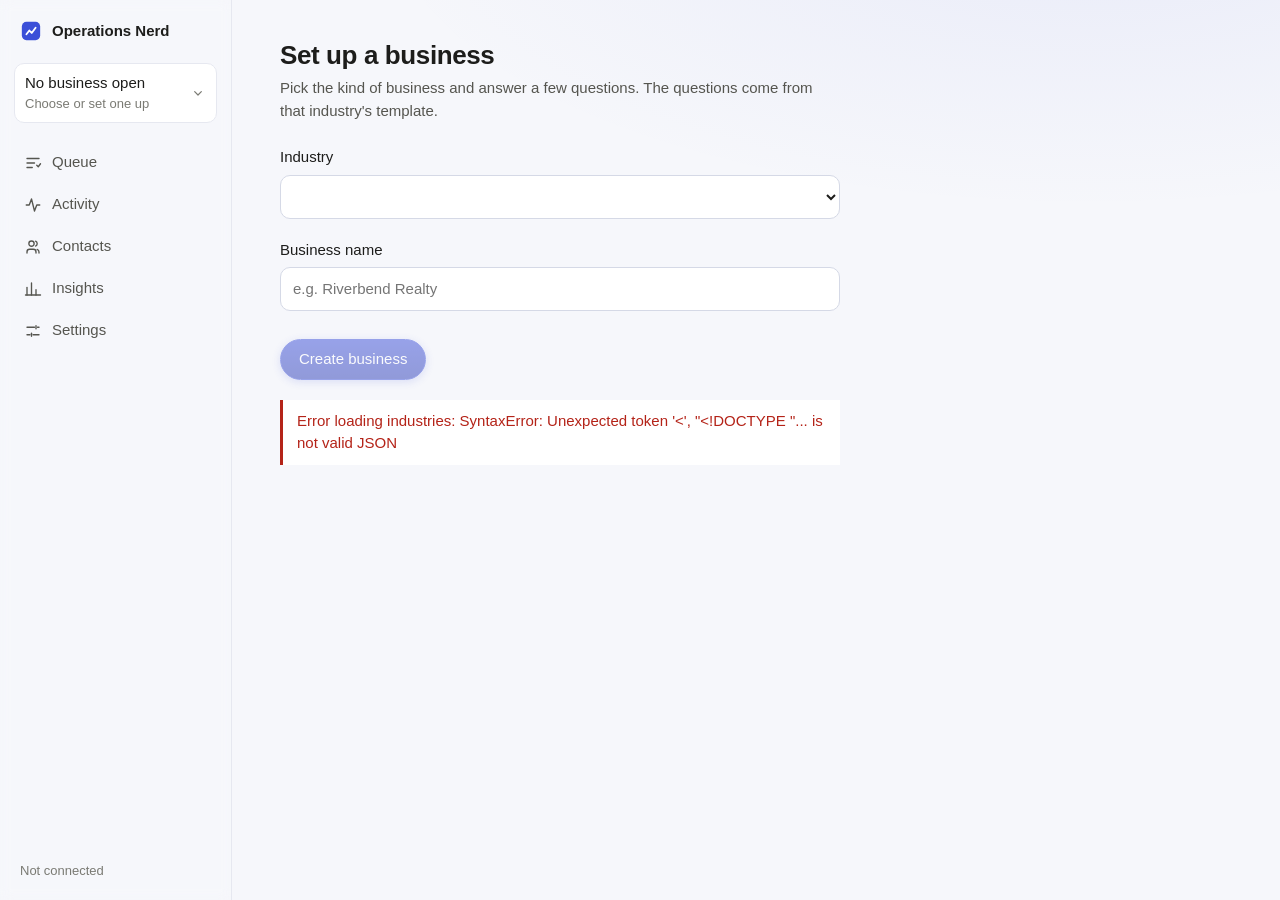
==== commit 7647c9a1: "UI refresh: edit before send, reject reason, bulk approve, Insights view, softer look" ====
--- a/operations_nerd/frontend/index.html
+++ b/operations_nerd/frontend/index.html
@@ -220,6 +220,45 @@
   body, .review { background: #FFFFFF !important; }
   * { color: #1D1D1B !important; }
 }
+
+/* ---------- refresh: softer surfaces, deeper accent, richer cards ---------- */
+:root { --radius: 10px; --accent: #3B4FD8; --page: #F6F7FB; --line: #E6E8F0; --line-strong: #D5D9E6; --raised: #EEF0F8; --shadow: 0 1px 2px rgba(20,24,60,.05), 0 8px 24px rgba(20,24,60,.06); }
+[data-theme="dark"] { --accent: #8A9BFF; --page: #12131A; --panel: #1A1C26; --raised: #242736; --line: #2B2E3F; --line-strong: #3A3E55; }
+body { background: radial-gradient(1200px 500px at 85% -10%, rgba(59,79,216,.07), transparent 60%), var(--page); }
+.nav { background: transparent; backdrop-filter: blur(6px); }
+.brand rect { fill: var(--accent); }
+[data-theme="dark"] .brand rect { fill: var(--accent); }
+.nav-link.active { background: var(--panel); box-shadow: 0 1px 2px rgba(20,24,60,.08); }
+.nav-link.active::before { background: var(--accent); }
+.review { border-radius: 14px; box-shadow: var(--shadow); transition: transform .15s ease, box-shadow .15s ease; }
+.review:hover { transform: translateY(-1px); }
+.btn { border-radius: 999px; text-decoration: none; color: inherit; }
+.btn.primary { color: var(--accent-text); }
+.btn.primary { background: linear-gradient(180deg, var(--accent), #2E3FB8); box-shadow: 0 2px 8px rgba(59,79,216,.3); }
+.btn.sm { min-height: 32px; padding: 4px 12px; font-size: calc(13px * var(--font-scale)); }
+.btn.danger { color: var(--red); }
+.main { max-width: 1040px; }
+.chip { display: inline-flex; align-items: center; gap: 6px; padding: 2px 10px; border-radius: 999px; font-size: calc(12px * var(--font-scale)); font-weight: 600; background: var(--raised); color: var(--text-2); }
+.chip.warn { background: var(--amber-bg); color: var(--amber); }
+textarea.edit { width: 100%; min-height: 120px; padding: 12px 14px; border: 1px solid var(--accent); border-radius: var(--radius); background: var(--page); line-height: 1.55; resize: vertical; font: inherit; color: inherit; }
+.reject-row { display: flex; gap: 8px; margin-top: 12px; flex-wrap: wrap; }
+.reject-row input { flex: 1; min-width: 200px; padding: 8px 12px; border: 1px solid var(--line-strong); border-radius: 999px; background: var(--panel); }
+.bulkbar { display: flex; align-items: center; gap: 10px; margin: -12px 0 20px; }
+.tiles { display: grid; grid-template-columns: repeat(auto-fit, minmax(170px, 1fr)); gap: 14px; margin: 18px 0 8px; }
+.tile { background: var(--panel); border: 1px solid var(--line); border-radius: 14px; padding: 16px 18px; box-shadow: var(--shadow); }
+.tile .num { font-size: calc(30px * var(--font-scale)); font-weight: 650; letter-spacing: -0.03em; line-height: 1.1; }
+.tile .cap { color: var(--text-3); font-size: calc(13px * var(--font-scale)); margin-top: 4px; }
+.tile.accent .num { color: var(--accent); }
+.bars { background: var(--panel); border: 1px solid var(--line); border-radius: 14px; padding: 16px 18px; }
+.bar { display: grid; grid-template-columns: 190px 1fr 60px; align-items: center; gap: 12px; padding: 6px 0; font-size: calc(14px * var(--font-scale)); }
+.bar .track { height: 10px; border-radius: 999px; background: var(--raised); overflow: hidden; display: flex; }
+.bar .fill { background: var(--accent); } .bar .fill.rej { background: var(--red); }
+.auditlist { background: var(--panel); border: 1px solid var(--line); border-radius: 14px; overflow: hidden; }
+.auditrow { display: grid; grid-template-columns: 150px 150px 1fr; gap: 12px; padding: 10px 16px; border-top: 1px solid var(--line); font-size: calc(14px * var(--font-scale)); }
+.auditrow:first-child { border-top: none; }
+.auditrow .k { font-weight: 600; } .auditrow .k.pipeline_error, .auditrow .k.rejected { color: var(--red); } .auditrow .k.approved, .auditrow .k.edited_approved { color: var(--green); }
+.toolrow { display: flex; gap: 10px; align-items: center; flex-wrap: wrap; margin-top: 14px; }
+@media (max-width: 700px) { .bar { grid-template-columns: 110px 1fr 44px; } .auditrow { grid-template-columns: 1fr; gap: 2px; } }
 </style>
 </head>
 <body>
@@ -251,6 +290,23 @@
       <div class="view-head"><h1>Needs review</h1></div>
       <p class="summary" id="summaryLine"></p>
       <div id="draftedActionsTable"></div>
+    </section>
+
+    <!-- Insights -->
+    <section id="view-insights" data-view="insights" hidden>
+      <div class="view-head"><h1>Insights</h1></div>
+      <p class="lede">How the assistant is doing, and a record of every decision and failure.</p>
+      <div id="insightTiles"></div>
+      <h2 class="section-title">By action type</h2>
+      <div id="insightBars"></div>
+      <h2 class="section-title">Audit log</h2>
+      <p class="section-sub">Every approval, rejection, edit and pipeline failure.</p>
+      <div id="auditList"></div>
+      <div class="toolrow">
+        <a class="btn" id="exportLink" href="#" download="actions.csv">Export actions (CSV)</a>
+        <label class="btn" for="csvFile">Import contacts (CSV)</label><input type="file" id="csvFile" accept=".csv,text/csv" hidden>
+        <span class="muted small" id="importMsg"></span>
+      </div>
     </section>
 
     <!-- Activity -->
@@ -376,6 +432,7 @@
   queue: ['M4 6h16', 'M4 12h10', 'M4 18h7', 'M17 15l2 2 3-4'],
   activity: ['M3 12h4l3-8 4 16 3-8h4'],
   records: ['M16 20v-1.5a3.5 3.5 0 0 0-3.5-3.5h-5A3.5 3.5 0 0 0 4 18.5V20', 'M10 4a3.5 3.5 0 1 1 0 7 3.5 3.5 0 0 1 0-7z', 'M20 20v-1.5a3.5 3.5 0 0 0-2.5-3.35', 'M15.5 4.3a3.5 3.5 0 0 1 0 6.4'],
+  insights: ['M4 20V10', 'M10 20V4', 'M16 20v-7', 'M22 20H2'],
   settings: ['M4 7h10', 'M18 7h2', 'M4 17h4', 'M12 17h8', 'M16 5v4', 'M10 15v4'],
   chevron: ['M7 10l5 5 5-5'],
 };
@@ -488,6 +545,7 @@
   { id: 'queue', label: 'Queue', icon: 'queue' },
   { id: 'activity', label: 'Activity', icon: 'activity' },
   { id: 'records', label: 'Contacts', icon: 'records' },
+  { id: 'insights', label: 'Insights', icon: 'insights' },
   { id: 'settings', label: 'Settings', icon: 'settings' },
 ];
 function buildNav() {
@@ -505,6 +563,7 @@
   document.querySelectorAll('[data-view]').forEach(s => { s.hidden = s.dataset.view !== id; });
   document.querySelectorAll('[data-nav]').forEach(b => b.classList.toggle('active', b.dataset.nav === id));
   $('cancelSetupBtn').hidden = !businessId;
+  if (id === 'insights') loadInsights();
   window.scrollTo(0, 0);
 }
 function setBadges(pending) {
@@ -784,6 +843,7 @@
   const json = JSON.stringify(state);
   if (json === lastJson) return;   // nothing changed, keep the page still
   render(state);
+  if (view === 'insights') loadInsights();
   prevState = state;
   lastJson = json;
 }
@@ -829,6 +889,51 @@
   ]);
 }
 
+function waitChip(action) {
+  const t = parseTs(action.created_at);
+  if (!t) return null;
+  const mins = Math.round((Date.now() - t.getTime()) / 60000);
+  if (mins < 60) return null;
+  return el('span', { className: 'chip warn', text: `Waiting ${mins >= 1440 ? Math.floor(mins / 1440) + 'd' : Math.floor(mins / 60) + 'h'}`, attrs: { style: 'margin-right:10px' } });
+}
+
+// Approve, edit before approving, or reject with a reason.
+function decideRow(action, body) {
+  const holder = el('div');
+  const main = () => el('div', { className: 'decide', children: [
+    el('button', { className: 'btn primary', text: 'Approve & send', on: { click: () => approveAction(action.id) } }),
+    body != null ? el('button', { className: 'btn', text: 'Edit first', on: { click: editMode } }) : null,
+    el('button', { className: 'btn danger', text: 'Reject', on: { click: rejectMode } }),
+    el('span', { className: 'note', text: 'Sending is simulated in this prototype.' }),
+  ]});
+  function editMode() {
+    const ta = el('textarea', { className: 'edit', text: body, attrs: { 'aria-label': 'Edit the draft' } });
+    setChildren(holder, [ta, el('div', { className: 'decide', children: [
+      el('button', { className: 'btn primary', text: 'Save & send', on: { click: async () => {
+        const r = await fetch(`/drafted-actions/${action.id}/edit-approve`, { method: 'POST', headers: { 'Content-Type': 'application/json' }, body: JSON.stringify({ body: ta.value }) });
+        if (!r.ok) { ta.style.borderColor = 'var(--red)'; return; }
+        fetchState();
+      } } }),
+      el('button', { className: 'btn quiet', text: 'Cancel', on: { click: () => setChildren(holder, [main()]) } }),
+    ]})]);
+    ta.focus();
+  }
+  function rejectMode() {
+    const inp = el('input', { attrs: { type: 'text', placeholder: 'Why? (optional, helps spot patterns)', 'aria-label': 'Reason for rejecting' } });
+    const go = async () => {
+      await fetch(`/drafted-actions/${action.id}/reject-with-reason`, { method: 'POST', headers: { 'Content-Type': 'application/json' }, body: JSON.stringify({ reason: inp.value }) });
+      fetchState();
+    };
+    inp.addEventListener('keydown', e => { if (e.key === 'Enter') go(); });
+    setChildren(holder, [el('div', { className: 'reject-row', children: [inp,
+      el('button', { className: 'btn danger', text: 'Reject', on: { click: go } }),
+      el('button', { className: 'btn quiet', text: 'Cancel', on: { click: () => setChildren(holder, [main()]) } })] })]);
+    inp.focus();
+  }
+  setChildren(holder, [main()]);
+  return holder;
+}
+
 function reviewItem(state, action, diff) {
   const event = state.events.find(e => e.id === action.event_id);
   const who = contactName(state, action.contact_id);
@@ -842,7 +947,7 @@
     el('div', { className: 'eyebrow', text: 'Waiting for your approval' }),
     el('div', { className: 'review-head', children: [
       el('h2', { text: sentence(action.action_type) + (who ? ` for ${who}` : '') }),
-      event ? timeEl(event.received_at) : null,
+      el('span', { children: [waitChip(action), event ? timeEl(event.received_at) : null] }),
     ]}),
     el('div', { className: 'meta', text: event ? (who ? `Drafted from ${who}\u2019s ${words(event.source)}` : `Drafted from ${/^[aeiou]/i.test(words(event.source)) ? 'an' : 'a'} ${words(event.source)}`) : 'Drafted by the system' }),
     event ? el('div', { className: 'block', children: [
@@ -859,11 +964,7 @@
       el('div', { className: 'label', text: 'Why this was drafted' }),
       el('div', { className: 'why', children: reasons.map(([k, v]) => el('span', { children: [el('span', { className: 'k', text: sentence(k.replace(/_ref$/, '')) }), String(settingValue(k, v))] })) }),
     ]}) : null,
-    el('div', { className: 'decide', children: [
-      el('button', { className: 'btn primary', text: 'Approve & send', on: { click: () => approveAction(action.id) } }),
-      el('button', { className: 'btn', text: 'Reject', on: { click: () => rejectAction(action.id) } }),
-      el('span', { className: 'note', text: 'Sending is simulated in this prototype.' }),
-    ]}),
+    decideRow(action, body),
     techDetails(`action-${action.id}`, { action, event: event || null }),
   ]});
 }
@@ -875,7 +976,10 @@
   const handled = state.drafted_actions.filter(a => a.status !== 'pending_approval').sort((a, b) => b.id - a.id);
 
   const parts = pending.length
-    ? pending.map(a => reviewItem(state, a, diff))
+    ? [pending.length > 1 ? el('div', { className: 'bulkbar', children: [
+        el('button', { className: 'btn sm', text: `Approve all ${pending.length}`, on: { click: () => { if (confirm(`Approve and send all ${pending.length} drafts?`)) approveAll(pending.map(a => a.id)); } } }),
+        el('span', { className: 'muted small', text: 'or review them one by one below' })] }) : null,
+      ...pending.map(a => reviewItem(state, a, diff))]
     : [el('div', { className: 'empty', children: [el('strong', { text: 'You\u2019re all caught up.' }), 'New drafts show up here as messages come in.'] })];
 
   if (handled.length) {
@@ -989,6 +1093,51 @@
   ]);
 }
 
+// ---------- insights ----------
+
+async function loadInsights() {
+  if (!businessId) return;
+  const [st, au] = await Promise.all([
+    fetch(`/businesses/${businessId}/stats`).then(r => r.json()),
+    fetch(`/businesses/${businessId}/audit?limit=30`).then(r => r.json()),
+  ]);
+  const pct = (v) => v == null ? '\u2014' : Math.round(v * 100) + '%';
+  const tile = (num, cap, cls = '') => el('div', { className: 'tile ' + cls, children: [el('div', { className: 'num', text: num }), el('div', { className: 'cap', text: cap })] });
+  setChildren($('insightTiles'), [el('div', { className: 'tiles', children: [
+    tile(st.events, 'Messages received'),
+    tile(st.drafted_actions, 'Drafts made', 'accent'),
+    tile(st.by_status.sent || 0, 'Sent'),
+    tile(pct(st.rejection_rate), 'Rejected by you'),
+    tile(pct(st.edit_rate), 'Edited before sending'),
+    tile(st.pipeline_errors, 'Pipeline failures'),
+  ]})]);
+  const types = Object.entries(st.by_action_type);
+  setChildren($('insightBars'), [el('div', { className: 'bars', children: types.length ? types.map(([k, v]) => el('div', { className: 'bar', children: [
+    el('span', { text: sentence(k) }),
+    el('span', { className: 'track', children: [el('span', { className: 'fill', attrs: { style: `width:${(v.sent / v.drafted) * 100}%` } }), el('span', { className: 'fill rej', attrs: { style: `width:${(v.rejected / v.drafted) * 100}%` } })] }),
+    el('span', { className: 'muted small', text: `${v.sent}/${v.drafted}` }),
+  ]})) : [el('div', { className: 'muted', text: 'Nothing drafted yet.' })] })]);
+  setChildren($('auditList'), [el('div', { className: 'auditlist', children: au.length ? au.map(a => el('div', { className: 'auditrow', children: [
+    el('span', { className: 'k ' + a.kind, text: sentence(a.kind) }),
+    el('span', { className: 'muted', text: (parseTs(a.created_at) || new Date()).toLocaleString([], { month: 'short', day: 'numeric', hour: 'numeric', minute: '2-digit' }) }),
+    el('span', { text: a.detail ? sentence(a.detail) : '' }),
+  ]})) : [el('div', { className: 'auditrow muted', text: 'No decisions recorded yet.' })] })]);
+  $('exportLink').href = `/businesses/${businessId}/export.csv`;
+}
+$('csvFile').addEventListener('change', async (e) => {
+  const f = e.target.files[0]; if (!f || !businessId) return;
+  const r = await fetch(`/businesses/${businessId}/contacts/import`, { method: 'POST', body: await f.text() });
+  const j = await r.json();
+  $('importMsg').textContent = r.ok ? `Added ${j.added}, skipped ${j.duplicates_skipped} duplicates${j.rejected.length ? ', ' + j.rejected.length + ' rows had problems' : ''}.` : (j.detail || 'Import failed');
+  e.target.value = '';
+  fetchState();
+});
+
+async function approveAll(ids) {
+  await fetch('/drafted-actions/bulk', { method: 'POST', headers: { 'Content-Type': 'application/json' }, body: JSON.stringify({ ids, decision: 'approve' }) });
+  fetchState();
+}
+
 // ---------- approve / reject ----------
 
 async function approveAction(actionId) {
